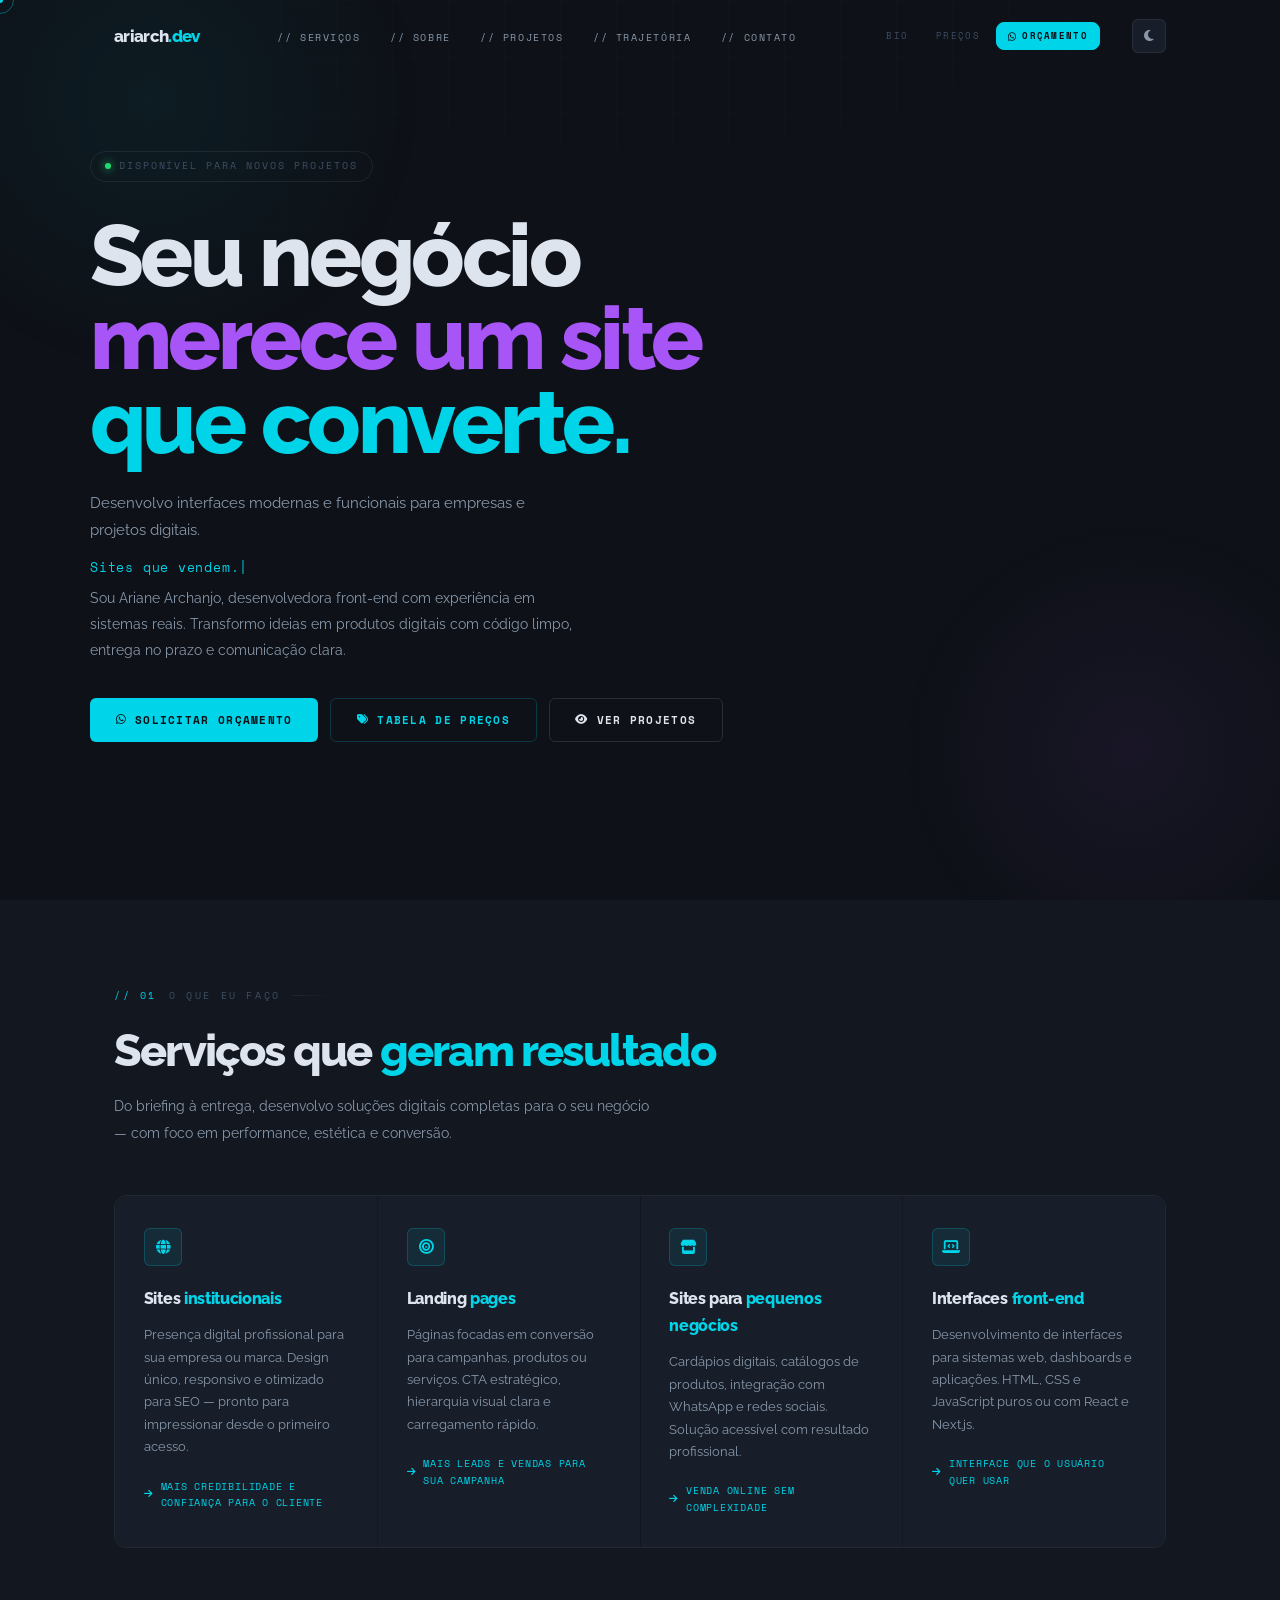
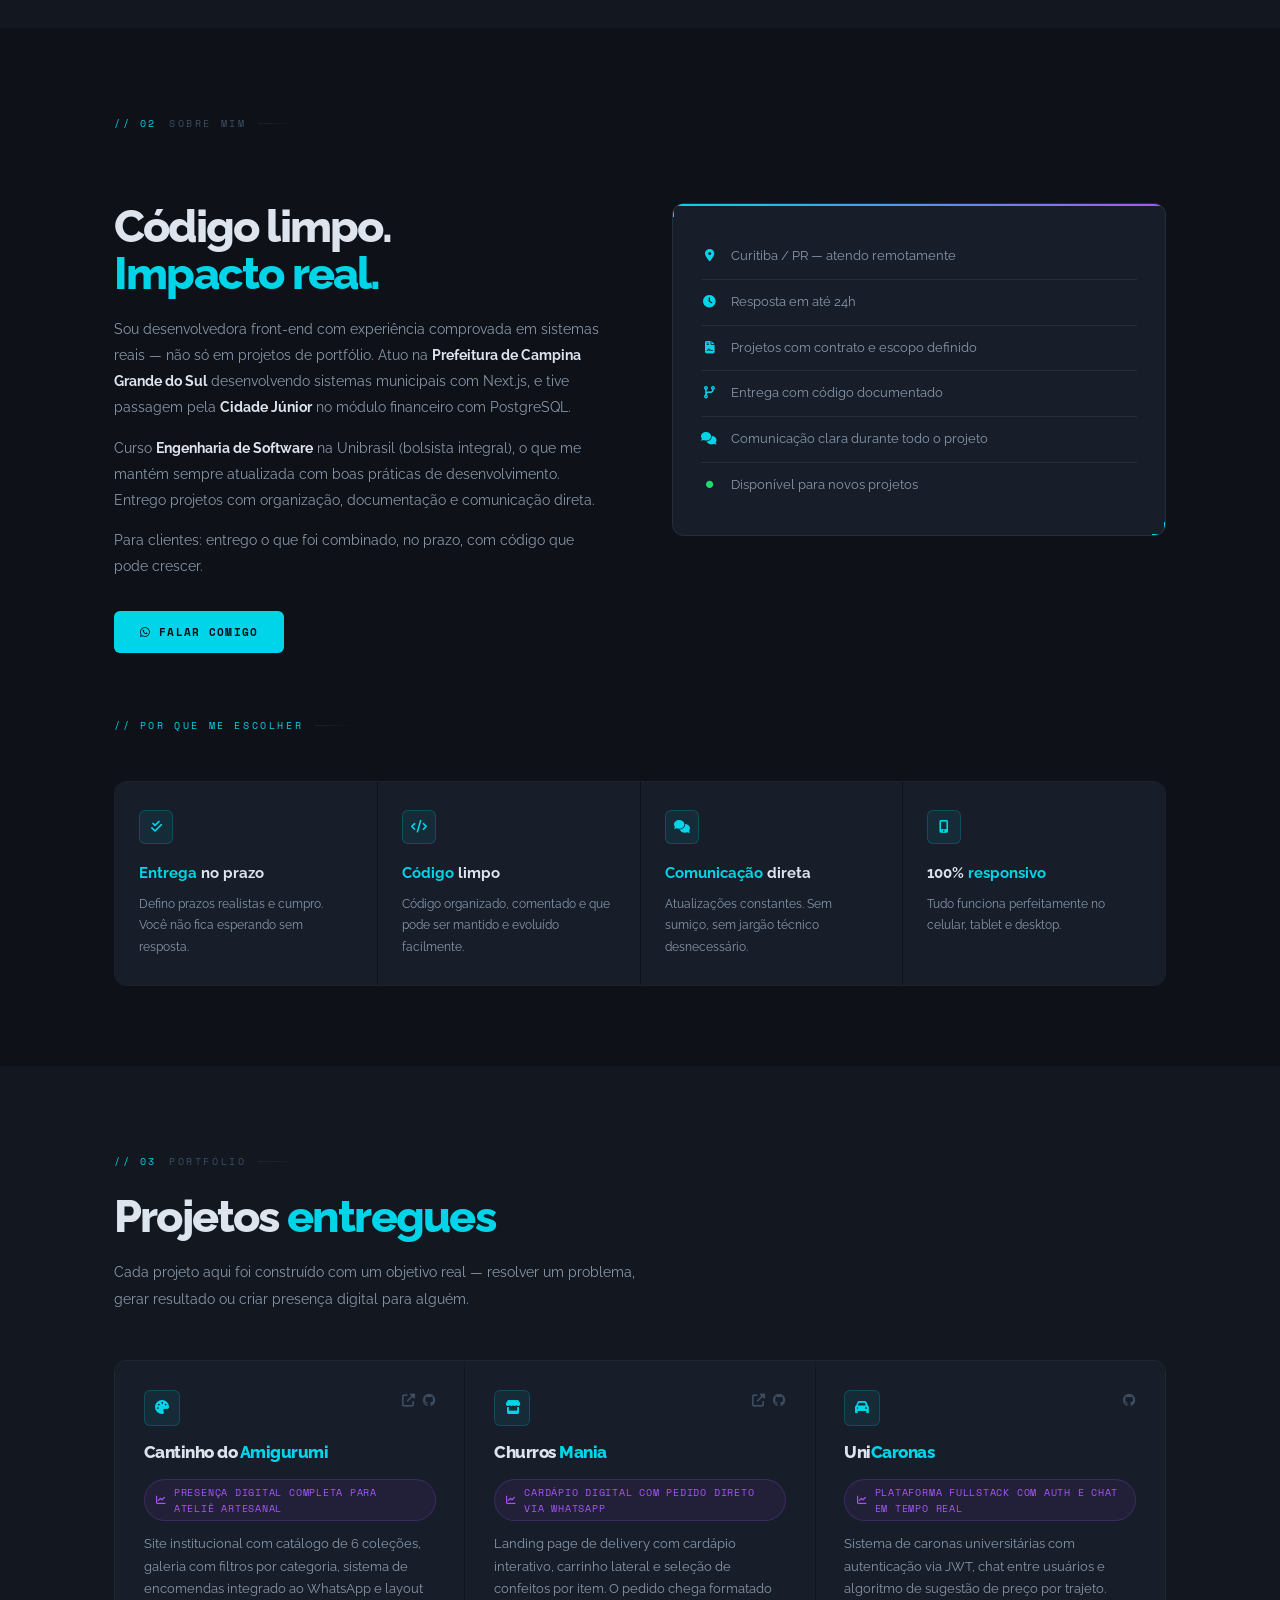
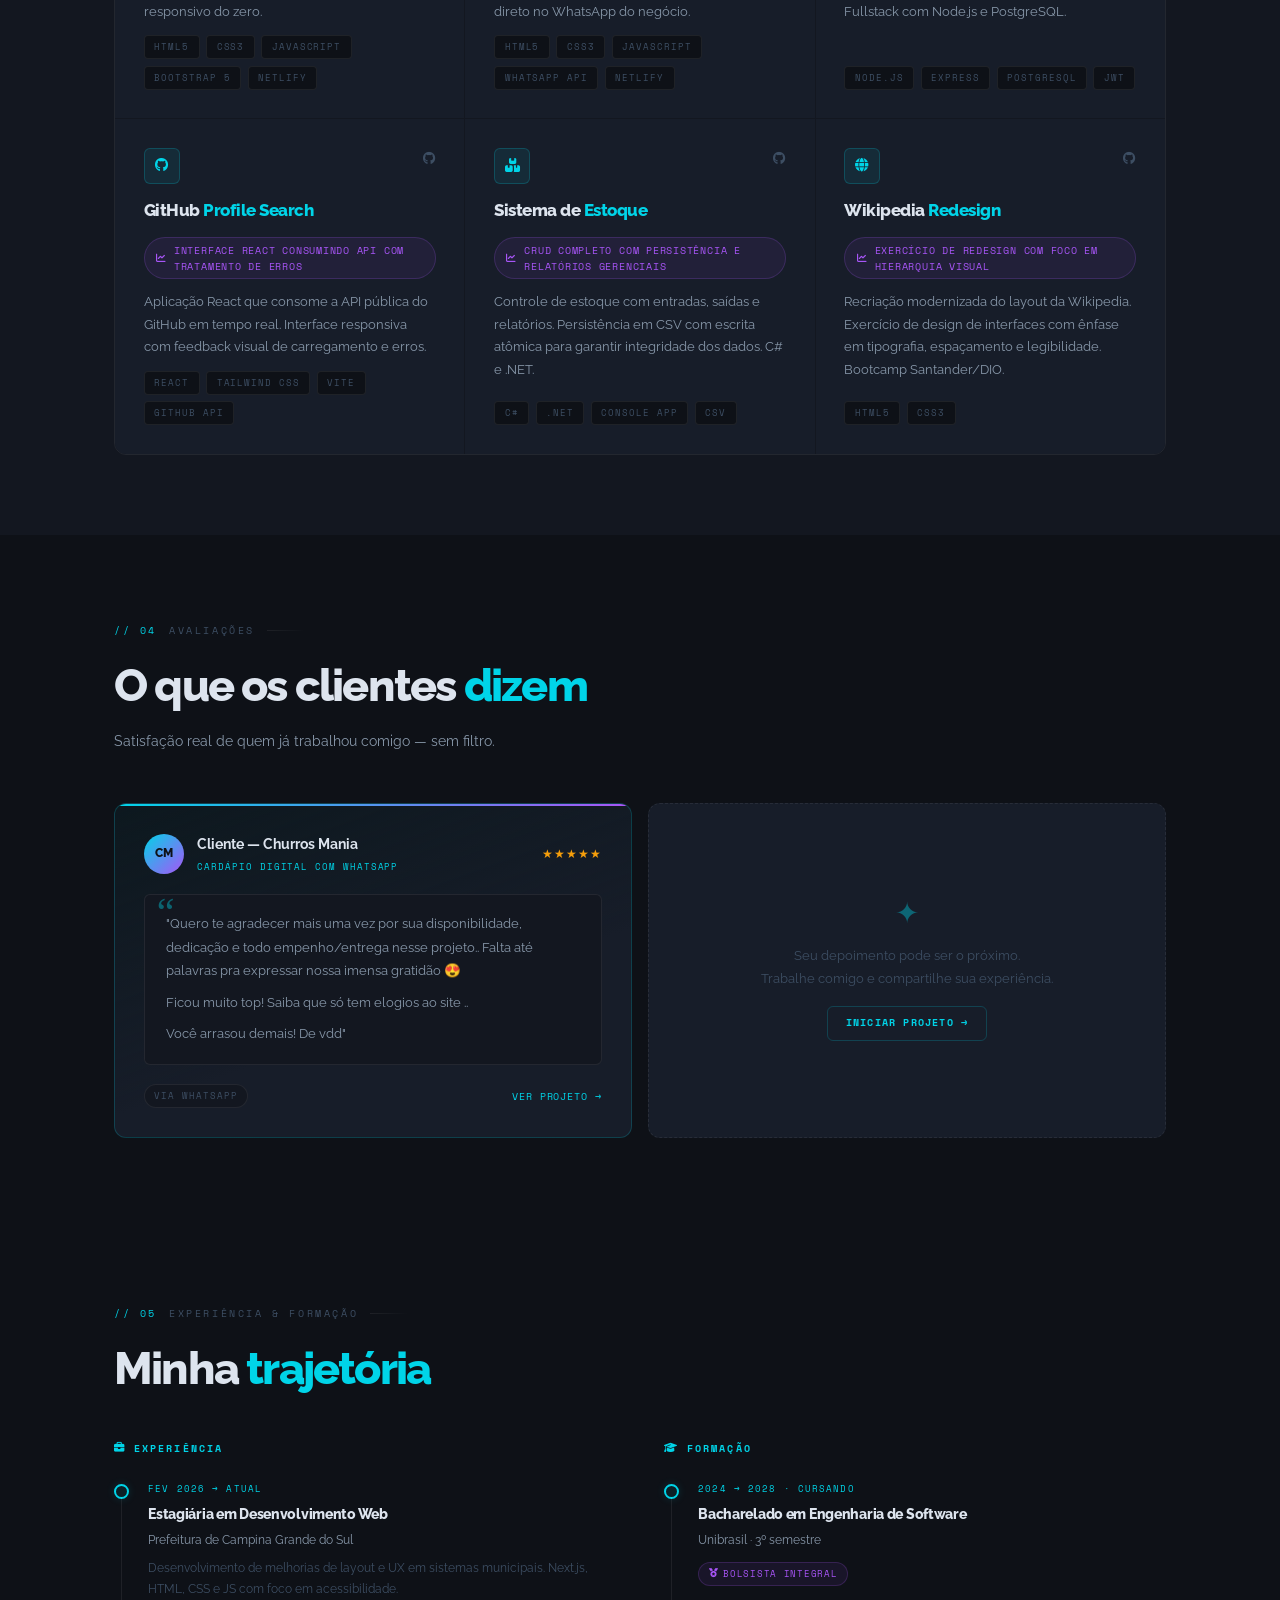
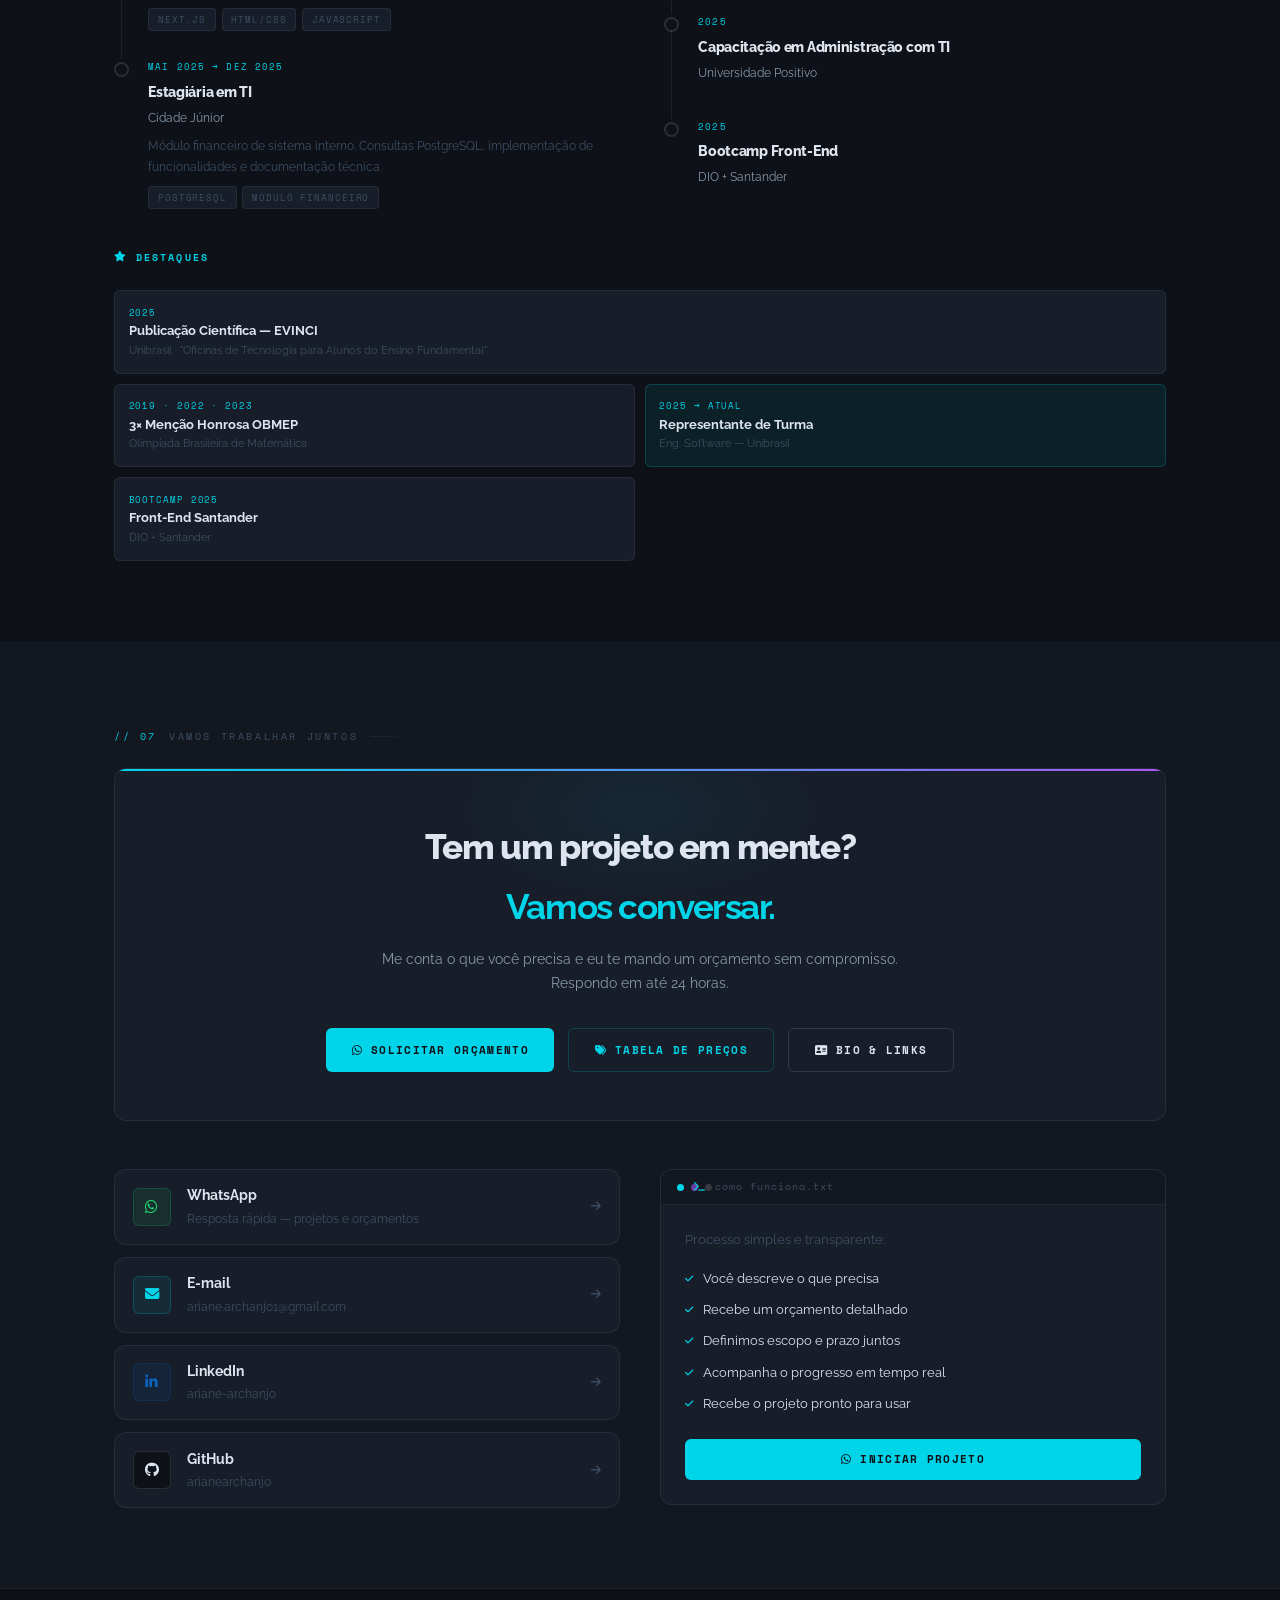
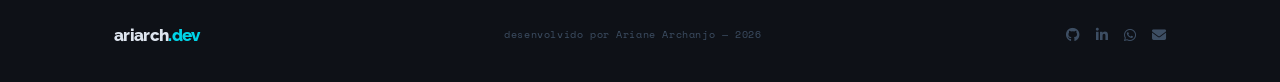
==== index.html @ aaab0194 "Initial commit" ====
<!DOCTYPE html>
<html lang="pt-BR" data-theme="dark">
<head>
  <meta charset="UTF-8" />
  <meta name="viewport" content="width=device-width, initial-scale=1.0" />
  <title>ariarch.dev — Ariane Archanjo</title>
  <meta name="description" content="Desenvolvedor front-end especializada em sites, landing pages e interfaces modernas. Solicite seu orçamento." />

  <!-- Fonts — brand kit: Raleway + Space Mono -->
  <link rel="preconnect" href="https://fonts.googleapis.com" />
  <link rel="preconnect" href="https://fonts.gstatic.com" crossorigin />
  <link href="https://fonts.googleapis.com/css2?family=Raleway:wght@400;500;600;700;800&family=Space+Mono:ital,wght@0,400;0,700;1,400&display=swap" rel="stylesheet" />

  <!-- Icons -->
  <link rel="stylesheet" href="https://cdnjs.cloudflare.com/ajax/libs/font-awesome/6.5.1/css/all.min.css" />

  <!-- Styles -->
  <link rel="stylesheet" href="assets/css/portfolio.css" />

  <style>
    /* ── Links rápidos para as outras páginas (chip no topo da navbar) ── */
    .nav-page-links {
      display: flex;
      align-items: center;
      gap: 4px;
      margin-left: auto;
      flex-shrink: 0;
    }
    .nav-page-link {
      display: flex;
      align-items: center;
      gap: 5px;
      padding: 5px 11px;
      border-radius: 8px;
      font-family: var(--font-mono);
      font-size: 0.58rem;
      letter-spacing: 0.14em;
      text-transform: uppercase;
      color: var(--text-mute);
      border: 1px solid transparent;
      transition: color 0.2s, background 0.2s, border-color 0.2s;
      text-decoration: none;
    }
    .nav-page-link:hover {
      color: var(--cyan);
      background: var(--cyan-dim);
      border-color: var(--cyan-bd);
    }
    .nav-page-link.cta {
      background: var(--cyan);
      color: var(--bg) !important;
      border-color: var(--cyan);
      font-weight: 700;
    }
    .nav-page-link.cta:hover {
      background: #1ae0f5;
      border-color: #1ae0f5;
      transform: translateY(-1px);
    }
    @media (max-width: 768px) {
      .nav-page-links { display: none; }
    }
  </style>
</head>
<body>

  <div class="cursor" id="cursor"></div>
  <div class="cursor-follower" id="cursorFollower"></div>

  <!-- ===================== NAVBAR ===================== -->
  <nav class="navbar" id="navbar">
    <div class="nav-inner">
      <a href="#hero" class="nav-logo" aria-label="Início">
        ariarch<span class="ext">.dev</span>
      </a>

      <ul class="nav-links" id="navLinks">
        <li><a href="#services"   class="nav-link">// serviços</a></li>
        <li><a href="#about"      class="nav-link">// sobre</a></li>
        <li><a href="#projects"   class="nav-link">// projetos</a></li>
        <li><a href="#experience" class="nav-link">// trajetória</a></li>
        <li><a href="#contact"    class="nav-link">// contato</a></li>
      </ul>

      <!-- Links para as outras páginas do site -->
      <div class="nav-page-links">
        <a href="pages/bio.html"     class="nav-page-link">Bio</a>
        <a href="pages/precos.html"  class="nav-page-link">Preços</a>
        <a href="https://wa.me/5541997392226?text=Oi!%20Vi%20seu%20portfólio%20e%20quero%20um%20orçamento" class="nav-page-link cta" target="_blank" rel="noopener">
          <i class="fab fa-whatsapp"></i> Orçamento
        </a>
      </div>

      <div class="nav-actions">
        <button class="theme-toggle" id="themeToggle" aria-label="Alternar tema">
          <i class="fas fa-moon" id="themeIcon"></i>
        </button>
        <button class="hamburger" id="hamburger" aria-label="Abrir menu" aria-expanded="false">
          <span></span><span></span><span></span>
        </button>
      </div>
    </div>
  </nav>

  <!-- ===================== HERO ===================== -->
  <section class="hero" id="hero">
    <div class="hero-glow-a"></div>
    <div class="hero-glow-b"></div>

    <div class="hero-content">
      <div class="hero-tag reveal">
        <span class="dot"></span> disponível para novos projetos
      </div>

      <h1 class="hero-name reveal">
        <span class="line">Seu negócio</span>
        <span class="line accent2">merece um site</span>
        <span class="line accent">que converte.</span>
      </h1>

      <p class="hero-tagline reveal">
        Desenvolvo interfaces modernas e funcionais para empresas e projetos digitais.
      </p>

      <p class="hero-title reveal">
        <span class="typed-text" id="typedText"></span><span class="typed-cursor">|</span>
      </p>

      <p class="hero-desc reveal">
        Sou Ariane Archanjo, desenvolvedora front-end com experiência em sistemas reais.
        Transformo ideias em produtos digitais com código limpo, entrega no prazo e comunicação clara.
      </p>

      <div class="hero-cta reveal">
        <a href="https://wa.me/5541997392226" target="_blank" rel="noopener" class="btn btn-primary">
          <i class="fab fa-whatsapp"></i> Solicitar orçamento
        </a>
        <a href="pages/precos.html" class="btn btn-outline-cyan">
          <i class="fas fa-tags"></i> Tabela de Preços
        </a>
        <a href="#projects" class="btn btn-ghost">
          <i class="fas fa-eye"></i> Ver projetos
        </a>
      </div>


    </div>
  </section>

  <!-- ===================== SERVIÇOS ===================== -->
  <section class="services section" id="services">
    <div class="container">
      <div class="section-label reveal">
        <span>// 01</span> o que eu faço
      </div>
      <h2 class="section-title reveal">
        Serviços que <strong>geram resultado</strong>
      </h2>
      <p class="section-sub reveal">
        Do briefing à entrega, desenvolvo soluções digitais completas para o seu negócio —
        com foco em performance, estética e conversão.
      </p>

      <div class="services-grid">

        <div class="service-card reveal">
          <div class="service-icon"><i class="fas fa-globe"></i></div>
          <div class="service-name">Sites <strong>institucionais</strong></div>
          <p class="service-desc">
            Presença digital profissional para sua empresa ou marca. Design único, responsivo e
            otimizado para SEO — pronto para impressionar desde o primeiro acesso.
          </p>
          <div class="service-benefit">
            <i class="fas fa-arrow-right"></i>
            Mais credibilidade e confiança para o cliente
          </div>
        </div>

        <div class="service-card reveal">
          <div class="service-icon"><i class="fas fa-bullseye"></i></div>
          <div class="service-name">Landing <strong>pages</strong></div>
          <p class="service-desc">
            Páginas focadas em conversão para campanhas, produtos ou serviços.
            CTA estratégico, hierarquia visual clara e carregamento rápido.
          </p>
          <div class="service-benefit">
            <i class="fas fa-arrow-right"></i>
            Mais leads e vendas para sua campanha
          </div>
        </div>

        <div class="service-card reveal">
          <div class="service-icon"><i class="fas fa-store"></i></div>
          <div class="service-name">Sites para <strong>pequenos negócios</strong></div>
          <p class="service-desc">
            Cardápios digitais, catálogos de produtos, integração com WhatsApp e redes sociais.
            Solução acessível com resultado profissional.
          </p>
          <div class="service-benefit">
            <i class="fas fa-arrow-right"></i>
            Venda online sem complexidade
          </div>
        </div>

        <div class="service-card reveal">
          <div class="service-icon"><i class="fas fa-laptop-code"></i></div>
          <div class="service-name">Interfaces <strong>front-end</strong></div>
          <p class="service-desc">
            Desenvolvimento de interfaces para sistemas web, dashboards e aplicações.
            HTML, CSS e JavaScript puros ou com React e Next.js.
          </p>
          <div class="service-benefit">
            <i class="fas fa-arrow-right"></i>
            Interface que o usuário quer usar
          </div>
        </div>

      </div>
    </div>
  </section>

  <!-- ===================== SOBRE + DIFERENCIAIS ===================== -->
  <section class="about section" id="about">
    <div class="container">
      <div class="section-label reveal">
        <span>// 02</span> sobre mim
      </div>

      <div class="about-grid">
        <div class="about-text">
          <h2 class="section-title reveal">
            Código limpo.<br><strong>Impacto real.</strong>
          </h2>
          <div class="about-body reveal">
            <p>
              Sou desenvolvedora front-end com experiência comprovada em sistemas reais —
              não só em projetos de portfólio. Atuo na <strong>Prefeitura de Campina Grande do Sul</strong>
              desenvolvendo sistemas municipais com Next.js, e tive passagem pela
              <strong>Cidade Júnior</strong> no módulo financeiro com PostgreSQL.
            </p>
            <p>
              Curso <strong>Engenharia de Software</strong> na Unibrasil (bolsista integral),
              o que me mantém sempre atualizada com boas práticas de desenvolvimento.
              Entrego projetos com organização, documentação e comunicação direta.
            </p>
            <p>
              Para clientes: entrego o que foi combinado, no prazo, com código que pode crescer.
            </p>
          </div>
          <a href="https://wa.me/5541997392226" target="_blank" rel="noopener" class="btn btn-primary reveal">
            <i class="fab fa-whatsapp"></i> Falar comigo
          </a>
        </div>

        <div class="about-card-wrap reveal">
          <div class="about-card">
            <div class="card-line"></div>
            <div class="card-inner">
              <div class="card-row">
                <i class="fas fa-map-marker-alt"></i>
                <span>Curitiba / PR — atendo remotamente</span>
              </div>
              <div class="card-row">
                <i class="fas fa-clock"></i>
                <span>Resposta em até 24h</span>
              </div>
              <div class="card-row">
                <i class="fas fa-file-contract"></i>
                <span>Projetos com contrato e escopo definido</span>
              </div>
              <div class="card-row">
                <i class="fas fa-code-branch"></i>
                <span>Entrega com código documentado</span>
              </div>
              <div class="card-row">
                <i class="fas fa-comments"></i>
                <span>Comunicação clara durante todo o projeto</span>
              </div>
              <div class="card-row">
                <i class="fas fa-circle" style="color: var(--green); font-size: 0.45rem;"></i>
                <span>Disponível para novos projetos</span>
              </div>
            </div>
          </div>
        </div>
      </div>

      <!-- Diferenciais -->
      <div class="section-label reveal" style="margin-top: 4rem;">
        <span>// por que me escolher</span>
      </div>
      <div class="diffs-grid">
        <div class="diff-card reveal">
          <div class="diff-icon"><i class="fas fa-check-double"></i></div>
          <div class="diff-title"><strong>Entrega</strong> no prazo</div>
          <p class="diff-desc">Defino prazos realistas e cumpro. Você não fica esperando sem resposta.</p>
        </div>
        <div class="diff-card reveal">
          <div class="diff-icon"><i class="fas fa-code"></i></div>
          <div class="diff-title"><strong>Código</strong> limpo</div>
          <p class="diff-desc">Código organizado, comentado e que pode ser mantido e evoluído facilmente.</p>
        </div>
        <div class="diff-card reveal">
          <div class="diff-icon"><i class="fas fa-comments"></i></div>
          <div class="diff-title"><strong>Comunicação</strong> direta</div>
          <p class="diff-desc">Atualizações constantes. Sem sumiço, sem jargão técnico desnecessário.</p>
        </div>
        <div class="diff-card reveal">
          <div class="diff-icon"><i class="fas fa-mobile-alt"></i></div>
          <div class="diff-title">100% <strong>responsivo</strong></div>
          <p class="diff-desc">Tudo funciona perfeitamente no celular, tablet e desktop.</p>
        </div>
      </div>
    </div>
  </section>

  <!-- ===================== PROJETOS ===================== -->
  <section class="projects section" id="projects">
    <div class="container">
      <div class="section-label reveal">
        <span>// 03</span> portfólio
      </div>
      <h2 class="section-title reveal">Projetos <strong>entregues</strong></h2>
      <p class="section-sub reveal">
        Cada projeto aqui foi construído com um objetivo real — resolver um problema, gerar resultado
        ou criar presença digital para alguém.
      </p>

      <div class="projects-grid">

        <article class="project-card reveal">
          <div class="project-top">
            <div class="project-icons"><i class="fas fa-palette"></i></div>
            <div class="project-links">
              <a href="https://cantinho-amigurumi.netlify.app/" target="_blank" rel="noopener" aria-label="Ver ao vivo"><i class="fas fa-external-link-alt"></i></a>
              <a href="https://github.com/arianearchanjo" target="_blank" rel="noopener" aria-label="GitHub"><i class="fab fa-github"></i></a>
            </div>
          </div>
          <h3 class="project-name">Cantinho do <strong>Amigurumi</strong></h3>
          <div class="project-result">
            <i class="fas fa-chart-line"></i>
            Presença digital completa para ateliê artesanal
          </div>
          <p class="project-desc">
            Site institucional com catálogo de 6 coleções, galeria com filtros por categoria,
            sistema de encomendas integrado ao WhatsApp e layout responsivo do zero.
          </p>
          <div class="project-tech">
            <span>HTML5</span><span>CSS3</span><span>JavaScript</span>
            <span>Bootstrap 5</span><span>Netlify</span>
          </div>
        </article>

        <article class="project-card reveal">
          <div class="project-top">
            <div class="project-icons"><i class="fas fa-store"></i></div>
            <div class="project-links">
              <a href="https://churrosmania.netlify.app/" target="_blank" rel="noopener" aria-label="Ver ao vivo"><i class="fas fa-external-link-alt"></i></a>
              <a href="https://github.com/arianearchanjo" target="_blank" rel="noopener" aria-label="GitHub"><i class="fab fa-github"></i></a>
            </div>
          </div>
          <h3 class="project-name">Churros <strong>Mania</strong></h3>
          <div class="project-result">
            <i class="fas fa-chart-line"></i>
            Cardápio digital com pedido direto via WhatsApp
          </div>
          <p class="project-desc">
            Landing page de delivery com cardápio interativo, carrinho lateral e seleção
            de confeitos por item. O pedido chega formatado direto no WhatsApp do negócio.
          </p>
          <div class="project-tech">
            <span>HTML5</span><span>CSS3</span><span>JavaScript</span>
            <span>WhatsApp API</span><span>Netlify</span>
          </div>
        </article>

        <article class="project-card reveal">
          <div class="project-top">
            <div class="project-icons"><i class="fas fa-car"></i></div>
            <div class="project-links">
              <a href="https://github.com/arianearchanjo" target="_blank" rel="noopener" aria-label="GitHub"><i class="fab fa-github"></i></a>
            </div>
          </div>
          <h3 class="project-name">Uni<strong>Caronas</strong></h3>
          <div class="project-result">
            <i class="fas fa-chart-line"></i>
            Plataforma fullstack com auth e chat em tempo real
          </div>
          <p class="project-desc">
            Sistema de caronas universitárias com autenticação via JWT, chat entre usuários
            e algoritmo de sugestão de preço por trajeto. Fullstack com Node.js e PostgreSQL.
          </p>
          <div class="project-tech">
            <span>Node.js</span><span>Express</span>
            <span>PostgreSQL</span><span>JWT</span>
          </div>
        </article>

        <article class="project-card reveal">
          <div class="project-top">
            <div class="project-icons"><i class="fab fa-github"></i></div>
            <div class="project-links">
              <a href="https://github.com/arianearchanjo" target="_blank" rel="noopener" aria-label="GitHub"><i class="fab fa-github"></i></a>
            </div>
          </div>
          <h3 class="project-name">GitHub <strong>Profile Search</strong></h3>
          <div class="project-result">
            <i class="fas fa-chart-line"></i>
            Interface React consumindo API com tratamento de erros
          </div>
          <p class="project-desc">
            Aplicação React que consome a API pública do GitHub em tempo real.
            Interface responsiva com feedback visual de carregamento e erros.
          </p>
          <div class="project-tech">
            <span>React</span><span>Tailwind CSS</span>
            <span>Vite</span><span>GitHub API</span>
          </div>
        </article>

        <article class="project-card reveal">
          <div class="project-top">
            <div class="project-icons"><i class="fas fa-boxes-stacked"></i></div>
            <div class="project-links">
              <a href="https://github.com/arianearchanjo" target="_blank" rel="noopener" aria-label="GitHub"><i class="fab fa-github"></i></a>
            </div>
          </div>
          <h3 class="project-name">Sistema de <strong>Estoque</strong></h3>
          <div class="project-result">
            <i class="fas fa-chart-line"></i>
            CRUD completo com persistência e relatórios gerenciais
          </div>
          <p class="project-desc">
            Controle de estoque com entradas, saídas e relatórios. Persistência em CSV
            com escrita atômica para garantir integridade dos dados. C# e .NET.
          </p>
          <div class="project-tech">
            <span>C#</span><span>.NET</span><span>Console App</span><span>CSV</span>
          </div>
        </article>

        <article class="project-card reveal">
          <div class="project-top">
            <div class="project-icons"><i class="fas fa-globe"></i></div>
            <div class="project-links">
              <a href="https://github.com/arianearchanjo" target="_blank" rel="noopener" aria-label="GitHub"><i class="fab fa-github"></i></a>
            </div>
          </div>
          <h3 class="project-name">Wikipedia <strong>Redesign</strong></h3>
          <div class="project-result">
            <i class="fas fa-chart-line"></i>
            Exercício de redesign com foco em hierarquia visual
          </div>
          <p class="project-desc">
            Recriação modernizada do layout da Wikipedia. Exercício de design de interfaces
            com ênfase em tipografia, espaçamento e legibilidade. Bootcamp Santander/DIO.
          </p>
          <div class="project-tech">
            <span>HTML5</span><span>CSS3</span>
          </div>
        </article>

      </div>
    </div>
  </section>

  <!-- ===================== AVALIAÇÕES ===================== -->
  <section class="reviews section" id="reviews">
    <div class="container">
      <div class="section-label reveal">
        <span>// 04</span> avaliações
      </div>
      <h2 class="section-title reveal">
        O que os clientes <strong>dizem</strong>
      </h2>
      <p class="section-sub reveal">
        Satisfação real de quem já trabalhou comigo — sem filtro.
      </p>

      <div class="reviews-grid">

        <!-- Card 1 — Churros Mania (WhatsApp screenshot) -->
        <div class="review-card review-featured reveal">
          <div class="review-top">
            <div class="review-avatar">CM</div>
            <div class="review-meta">
              <strong class="review-name">Cliente — Churros Mania</strong>
              <span class="review-project">Cardápio digital com WhatsApp</span>
            </div>
            <div class="review-stars">★★★★★</div>
          </div>
          <div class="review-bubble">
            <p>"Quero te agradecer mais uma vez por sua disponibilidade, dedicação e todo empenho/entrega nesse projeto.. Falta até palavras pra expressar nossa imensa gratidão 😍</p>
            <p>Ficou muito top! Saiba que só tem elogios ao site ..</p>
            <p>Você arrasou demais! De vdd"</p>
          </div>
          <div class="review-footer">
            <span class="review-tag">via WhatsApp</span>
            <a href="https://churrosmania.netlify.app/" target="_blank" rel="noopener" class="review-link">ver projeto →</a>
          </div>
        </div>

        <!-- Placeholder card 2 — incentivo para novos depoimentos -->
        <div class="review-card review-cta reveal">
          <div class="review-cta-inner">
            <div class="review-cta-icon">✦</div>
            <p class="review-cta-text">Seu depoimento pode ser o próximo.<br>Trabalhe comigo e compartilhe sua experiência.</p>
            <a href="https://wa.me/5541997392226?text=Oi!%20Quero%20fazer%20um%20projeto%20com%20você!" target="_blank" rel="noopener" class="btn btn-outline-cyan btn-sm">
              Iniciar projeto →
            </a>
          </div>
        </div>

      </div>
    </div>
  </section>

  <!-- ===================== EXPERIÊNCIA ===================== -->
  <section class="experience section" id="experience">
    <div class="container">
      <div class="section-label reveal">
        <span>// 05</span> experiência &amp; formação
      </div>
      <h2 class="section-title reveal">Minha <strong>trajetória</strong></h2>

      <div class="timeline-wrap">
        <div class="timeline-col reveal">
          <h3 class="timeline-heading"><i class="fas fa-briefcase"></i> Experiência</h3>
          <div class="timeline">
            <div class="timeline-item active">
              <div class="tl-dot"></div>
              <div class="tl-content">
                <span class="tl-date">Fev 2026 → atual</span>
                <h4>Estagiária em Desenvolvimento Web</h4>
                <p class="tl-company">Prefeitura de Campina Grande do Sul</p>
                <p class="tl-desc">Desenvolvimento de melhorias de layout e UX em sistemas municipais. Next.js, HTML, CSS e JS com foco em acessibilidade.</p>
                <div class="tl-tags"><span>Next.js</span><span>HTML/CSS</span><span>JavaScript</span></div>
              </div>
            </div>
            <div class="timeline-item">
              <div class="tl-dot"></div>
              <div class="tl-content">
                <span class="tl-date">Mai 2025 → Dez 2025</span>
                <h4>Estagiária em TI</h4>
                <p class="tl-company">Cidade Júnior</p>
                <p class="tl-desc">Módulo financeiro de sistema interno. Consultas PostgreSQL, implementação de funcionalidades e documentação técnica.</p>
                <div class="tl-tags"><span>PostgreSQL</span><span>Módulo Financeiro</span></div>
              </div>
            </div>
          </div>
        </div>

        <div class="timeline-col reveal">
          <h3 class="timeline-heading"><i class="fas fa-graduation-cap"></i> Formação</h3>
          <div class="timeline">
            <div class="timeline-item active">
              <div class="tl-dot"></div>
              <div class="tl-content">
                <span class="tl-date">2024 → 2028 · cursando</span>
                <h4>Bacharelado em Engenharia de Software</h4>
                <p class="tl-company">Unibrasil · 3º semestre</p>
                <span class="tl-badge"><i class="fas fa-medal"></i> Bolsista Integral</span>
              </div>
            </div>
            <div class="timeline-item">
              <div class="tl-dot"></div>
              <div class="tl-content">
                <span class="tl-date">2025</span>
                <h4>Capacitação em Administração com TI</h4>
                <p class="tl-company">Universidade Positivo</p>
              </div>
            </div>
            <div class="timeline-item">
              <div class="tl-dot"></div>
              <div class="tl-content">
                <span class="tl-date">2025</span>
                <h4>Bootcamp Front-End</h4>
                <p class="tl-company">DIO + Santander</p>
              </div>
            </div>
          </div>
        </div>
      </div>

      <div class="achievements">
        <h3 class="timeline-heading" style="margin-top: 2.5rem;"><i class="fas fa-star"></i> Destaques</h3>
        <div class="highlights-grid">
          <div class="highlight-card">
            <span class="hl-date">2025</span>
            <strong>Publicação Científica — EVINCI</strong>
            <span class="hl-sub">Unibrasil · "Oficinas de Tecnologia para Alunos do Ensino Fundamental"</span>
          </div>
          <div class="highlight-card">
            <span class="hl-date">2019 · 2022 · 2023</span>
            <strong>3× Menção Honrosa OBMEP</strong>
            <span class="hl-sub">Olimpíada Brasileira de Matemática</span>
          </div>
          <div class="highlight-card highlight-active">
            <span class="hl-date">2025 → atual</span>
            <strong>Representante de Turma</strong>
            <span class="hl-sub">Eng. Software — Unibrasil</span>
          </div>
          <div class="highlight-card">
            <span class="hl-date">Bootcamp 2025</span>
            <strong>Front-End Santander</strong>
            <span class="hl-sub">DIO + Santander</span>
          </div>
        </div>
      </div>
    </div>
  </section>

  <!-- ===================== CONTATO ===================== -->
  <section class="contact section" id="contact">
    <div class="container">
      <div class="section-label reveal"><span>// 07</span> vamos trabalhar juntos</div>

      <div class="contact-cta-box reveal">
        <div class="cta-glow"></div>
        <h3>Tem um projeto em mente?<br><strong>Vamos conversar.</strong></h3>
        <p>
          Me conta o que você precisa e eu te mando um orçamento sem compromisso.<br>
          Respondo em até 24 horas.
        </p>
        <div class="contact-cta-btns">
          <a href="https://wa.me/5541997392226" target="_blank" rel="noopener" class="btn btn-primary">
            <i class="fab fa-whatsapp"></i> Solicitar orçamento
          </a>
          <a href="pages/precos.html" class="btn btn-outline-cyan">
            <i class="fas fa-tags"></i> Tabela de Preços
          </a>
          <a href="pages/bio.html" class="btn btn-ghost">
            <i class="fas fa-address-card"></i> Bio & Links
          </a>
        </div>
      </div>

      <div class="contact-grid">
        <div class="contact-links reveal">
          <a href="https://wa.me/5541997392226" target="_blank" rel="noopener" class="contact-card">
            <div class="contact-icon whatsapp"><i class="fab fa-whatsapp"></i></div>
            <div class="contact-info"><strong>WhatsApp</strong><span>Resposta rápida — projetos e orçamentos</span></div>
            <i class="fas fa-arrow-right contact-arrow"></i>
          </a>
          <a href="mailto:ariane.archanjo1@gmail.com" class="contact-card">
            <div class="contact-icon gmail"><i class="fas fa-envelope"></i></div>
            <div class="contact-info"><strong>E-mail</strong><span>ariane.archanjo1@gmail.com</span></div>
            <i class="fas fa-arrow-right contact-arrow"></i>
          </a>
          <a href="https://www.linkedin.com/in/ariane-archanjo/" target="_blank" rel="noopener" class="contact-card">
            <div class="contact-icon linkedin"><i class="fab fa-linkedin-in"></i></div>
            <div class="contact-info"><strong>LinkedIn</strong><span>ariane-archanjo</span></div>
            <i class="fas fa-arrow-right contact-arrow"></i>
          </a>
          <a href="https://github.com/arianearchanjo" target="_blank" rel="noopener" class="contact-card">
            <div class="contact-icon github"><i class="fab fa-github"></i></div>
            <div class="contact-info"><strong>GitHub</strong><span>arianearchanjo</span></div>
            <i class="fas fa-arrow-right contact-arrow"></i>
          </a>
        </div>

        <div class="contact-message reveal">
          <div class="msg-card">
            <div class="msg-header">
              <i class="fas fa-terminal"></i>
              <span>como funciona.txt</span>
            </div>
            <div class="msg-body">
              <p>Processo simples e transparente:</p>
              <ul>
                <li><i class="fas fa-check"></i> Você descreve o que precisa</li>
                <li><i class="fas fa-check"></i> Recebe um orçamento detalhado</li>
                <li><i class="fas fa-check"></i> Definimos escopo e prazo juntos</li>
                <li><i class="fas fa-check"></i> Acompanha o progresso em tempo real</li>
                <li><i class="fas fa-check"></i> Recebe o projeto pronto para usar</li>
              </ul>
              <a href="https://wa.me/5541997392226?text=Oi!%20Quero%20iniciar%20um%20projeto" class="btn btn-primary" target="_blank" rel="noopener" style="margin-top: 1.5rem; width: 100%; justify-content: center;">
                <i class="fab fa-whatsapp"></i> Iniciar projeto
              </a>
            </div>
          </div>
        </div>
      </div>
    </div>
  </section>

  <!-- ===================== FOOTER ===================== -->
  <footer class="footer">
    <div class="container">
      <div class="footer-inner">
        <a href="#hero" class="nav-logo">
          ariarch<span class="ext">.dev</span>
        </a>
        <p>desenvolvido por Ariane Archanjo &mdash; <span id="year"></span></p>
        <div class="footer-socials">
          <a href="https://github.com/arianearchanjo"       target="_blank" rel="noopener" aria-label="GitHub"><i class="fab fa-github"></i></a>
          <a href="https://www.linkedin.com/in/ariane-archanjo/" target="_blank" rel="noopener" aria-label="LinkedIn"><i class="fab fa-linkedin-in"></i></a>
          <a href="https://wa.me/5541997392226"             target="_blank" rel="noopener" aria-label="WhatsApp"><i class="fab fa-whatsapp"></i></a>
          <a href="mailto:ariane.archanjo1@gmail.com"               aria-label="E-mail"><i class="fas fa-envelope"></i></a>
        </div>
      </div>
    </div>
  </footer>

  <button class="back-top" id="backTop" aria-label="Voltar ao topo">
    <i class="fas fa-arrow-up"></i>
  </button>

  <script src="assets/js/portfolio.js"></script>
</body>
</html>
---- assets/css/portfolio.css ----
/* ============================================================
   ARIANE ARCHANJO — ariarch.dev
   style.css  |  brand kit v2 — identidade oficial
   Paleta: Cyan #00d4e8 · Violet #a855f7
   Fundos: #0e1117 / #131720 / #171d29
   Tipografia: Raleway (títulos) · Space Mono (labels/code)
   ============================================================ */

/* ──────────────────────────────────────────────
   1. VARIÁVEIS & RESET
   ────────────────────────────────────────────── */
:root {
  /* Brand Kit v2 — cores exatas */
  --cyan:        #00d4e8;
  --cyan-dim:    rgba(0, 212, 232, 0.08);
  --cyan-bd:     rgba(0, 212, 232, 0.2);
  --cyan-glow:   rgba(0, 212, 232, 0.15);

  --violet:      #a855f7;
  --violet-dim:  rgba(168, 85, 247, 0.08);
  --violet-bd:   rgba(168, 85, 247, 0.2);
  --violet-glow: rgba(168, 85, 247, 0.15);

  --green:       #22d970;

  /* Fundos brand kit */
  --bg:          #0e1117;
  --bg-2:        #131720;
  --bg-3:        #171d29;
  --bg-card:     rgba(255, 255, 255, 0.025);

  /* Bordas */
  --border:      rgba(255, 255, 255, 0.07);
  --border-hi:   rgba(255, 255, 255, 0.12);

  /* Texto brand kit */
  --text:        #dde4ee;
  --text-dim:    #8898aa;
  --text-mute:   #3d4e63;

  /* Tipografia brand kit */
  --font-head:   'Raleway', sans-serif;
  --font-mono:   'Space Mono', monospace;

  --radius:      12px;
  --radius-sm:   6px;
  --section-gap: 5rem;
  --ease:        cubic-bezier(0.16, 1, 0.3, 1);
}

[data-theme="light"] {
  --bg:        #eef2f7;
  --bg-2:      #e2e8f2;
  --bg-3:      #d8e0ec;
  --bg-card:   rgba(0, 0, 0, 0.03);
  --border:    rgba(0, 0, 0, 0.07);
  --border-hi: rgba(0, 0, 0, 0.12);
  --text:      #1a2130;
  --text-dim:  #4a6070;
  --text-mute: #8898aa;
}

*, *::before, *::after { box-sizing: border-box; margin: 0; padding: 0; }
html { scroll-behavior: smooth; font-size: 16px; }

body {
  font-family: var(--font-head);
  background: var(--bg);
  color: var(--text);
  line-height: 1.7;
  overflow-x: hidden;
  -webkit-font-smoothing: antialiased;
  transition: background 0.4s var(--ease), color 0.4s var(--ease);
}

/* Grade sutil — brand kit */
body::before {
  content: '';
  position: fixed; inset: 0;
  pointer-events: none; z-index: 0;
  background-image:
    linear-gradient(rgba(255,255,255,0.013) 1px, transparent 1px),
    linear-gradient(90deg, rgba(255,255,255,0.013) 1px, transparent 1px);
  background-size: 56px 56px;
  mask-image: radial-gradient(ellipse 90% 50% at 50% 0%, black 20%, transparent 100%);
  -webkit-mask-image: radial-gradient(ellipse 90% 50% at 50% 0%, black 20%, transparent 100%);
}

::selection { background: var(--cyan); color: var(--bg); }
a { text-decoration: none; color: inherit; }
ul { list-style: none; }
img { display: block; max-width: 100%; }

/* ──────────────────────────────────────────────
   2. CURSOR
   ────────────────────────────────────────────── */
.cursor,
.cursor-follower {
  position: fixed; border-radius: 50%;
  pointer-events: none; z-index: 9999;
  transform: translate(-50%, -50%);
}
.cursor { width: 6px; height: 6px; background: var(--cyan); }
.cursor-follower {
  width: 28px; height: 28px;
  border: 1px solid rgba(0, 212, 232, 0.4);
  transition: width 0.3s, height 0.3s, border-color 0.3s, background 0.3s;
}
.cursor-follower.hovered {
  width: 44px; height: 44px;
  border-color: var(--cyan);
  background: var(--cyan-dim);
}
@media (hover: none) { .cursor, .cursor-follower { display: none; } }

/* ──────────────────────────────────────────────
   3. SCROLLBAR
   ────────────────────────────────────────────── */
::-webkit-scrollbar { width: 3px; }
::-webkit-scrollbar-track { background: var(--bg); }
::-webkit-scrollbar-thumb {
  background: var(--cyan);
  border-radius: 99px;
}

/* ──────────────────────────────────────────────
   4. UTILITÁRIOS
   ────────────────────────────────────────────── */
.container {
  max-width: 1100px; margin: 0 auto;
  padding: 0 1.5rem;
  position: relative; z-index: 1;
}

.accent  { color: var(--cyan); }
.accent2 { color: var(--violet); }
.section { padding: var(--section-gap) 0; }

/* Section label — brand kit: Space Mono + cyan numbering */
.section-label {
  display: inline-flex; align-items: center; gap: 0.75rem;
  font-family: var(--font-mono); font-size: 0.65rem;
  letter-spacing: 0.25em; text-transform: uppercase;
  color: var(--text-mute); margin-bottom: 1.4rem;
}
.section-label span { color: var(--cyan); }
.section-label::after {
  content: ''; display: block;
  flex: 1; min-width: 40px; max-width: 80px; height: 1px;
  background: linear-gradient(90deg, var(--border), transparent);
}

/* Section title — Raleway 800, brand kit */
.section-title {
  font-family: var(--font-head);
  font-size: clamp(1.9rem, 4vw, 2.8rem);
  font-weight: 800;
  letter-spacing: -0.04em;
  color: var(--text);
  line-height: 1.05;
  margin-bottom: 1.2rem;
}
.section-title strong { font-weight: 800; color: var(--cyan); }
.section-title .av    { color: var(--violet); }

.section-sub {
  font-family: var(--font-head);
  color: var(--text-dim);
  max-width: 540px;
  margin-bottom: 3rem;
  font-size: 0.88rem;
  line-height: 1.9;
}

/* ──────────────────────────────────────────────
   5. BOTÕES
   ────────────────────────────────────────────── */
.btn {
  display: inline-flex; align-items: center; gap: 0.5rem;
  padding: 0.72rem 1.6rem;
  border-radius: var(--radius-sm);
  font-family: var(--font-mono); font-size: 0.68rem;
  font-weight: 700; letter-spacing: 0.12em; text-transform: uppercase;
  cursor: pointer; border: none;
  transition: all 0.25s var(--ease);
}

.btn-primary {
  background: var(--cyan); color: var(--bg);
}
.btn-primary:hover {
  background: #1ae0f5;
  transform: translateY(-2px);
  box-shadow: 0 8px 28px var(--cyan-glow);
}

.btn-ghost {
  background: transparent; color: var(--text);
  border: 1px solid var(--border-hi);
}
.btn-ghost:hover {
  border-color: var(--cyan-bd); color: var(--cyan);
  transform: translateY(-2px);
}

.btn-outline-cyan {
  background: transparent; color: var(--cyan);
  border: 1px solid var(--cyan-bd);
}
.btn-outline-cyan:hover {
  background: var(--cyan-dim);
  transform: translateY(-2px);
  box-shadow: 0 6px 20px var(--cyan-glow);
}

.btn-sm { padding: 0.52rem 1.1rem; font-size: 0.62rem; }

/* ──────────────────────────────────────────────
   6. REVEAL
   ────────────────────────────────────────────── */
.reveal {
  opacity: 0; transform: translateY(24px);
  transition: opacity 0.65s var(--ease), transform 0.65s var(--ease);
}
.reveal.visible { opacity: 1; transform: none; }

/* ──────────────────────────────────────────────
   7. NAVBAR
   ────────────────────────────────────────────── */
.navbar {
  position: fixed; top: 0; left: 0; right: 0;
  z-index: 1000; padding: 1.2rem 0;
  transition: background 0.35s var(--ease), border-color 0.35s var(--ease), padding 0.35s;
  border-bottom: 1px solid transparent;
}
.navbar.scrolled {
  background: rgba(14, 17, 23, 0.92);
  backdrop-filter: blur(16px) saturate(1.4);
  border-bottom-color: var(--border);
  padding: 0.75rem 0;
}

.nav-inner {
  max-width: 1100px; margin: 0 auto;
  padding: 0 1.5rem;
  display: flex; align-items: center; gap: 2rem;
}

/* Logo — ariarch.dev style */
.nav-logo {
  font-family: var(--font-head);
  font-size: 1.05rem; font-weight: 800;
  letter-spacing: -0.04em;
  color: var(--text);
  flex-shrink: 0;
}
.nav-logo .ext { color: var(--cyan); }
.nav-logo em { font-style: normal; }

.nav-links {
  display: flex; gap: 0.25rem;
  list-style: none; margin-left: auto;
}

.nav-link {
  font-family: var(--font-mono); font-size: 0.65rem;
  letter-spacing: 0.15em; text-transform: uppercase;
  color: var(--text-dim); padding: 0.45rem 0.8rem;
  border-radius: var(--radius-sm);
  transition: color 0.2s, background 0.2s;
}
.nav-link:hover, .nav-link.active {
  color: var(--cyan);
  background: var(--cyan-dim);
}

.nav-actions {
  display: flex; align-items: center; gap: 0.6rem; flex-shrink: 0;
}

.theme-toggle {
  background: var(--bg-3); border: 1px solid var(--border);
  color: var(--text-dim); width: 34px; height: 34px;
  border-radius: var(--radius-sm);
  display: flex; align-items: center; justify-content: center;
  font-size: 0.8rem; cursor: pointer;
  transition: all 0.2s;
}
.theme-toggle:hover { border-color: var(--cyan-bd); color: var(--cyan); }

/* Hamburger */
.hamburger {
  display: none; flex-direction: column; gap: 5px;
  background: none; border: 1px solid var(--border);
  width: 34px; height: 34px; padding: 0;
  align-items: center; justify-content: center;
  border-radius: var(--radius-sm); cursor: pointer;
  transition: border-color 0.2s;
}
.hamburger span {
  display: block; width: 16px; height: 1.5px;
  background: var(--text-dim);
  transition: transform 0.3s var(--ease), opacity 0.3s, background 0.2s;
}
.hamburger.open { border-color: var(--cyan-bd); }
.hamburger.open span { background: var(--cyan); }
.hamburger.open span:nth-child(1) { transform: translateY(6.5px) rotate(45deg); }
.hamburger.open span:nth-child(2) { opacity: 0; }
.hamburger.open span:nth-child(3) { transform: translateY(-6.5px) rotate(-45deg); }

@media (max-width: 768px) {
  .hamburger { display: flex; }
  .nav-links {
    position: fixed; inset: 0; top: 0;
    flex-direction: column; justify-content: center; align-items: center;
    background: var(--bg); gap: 0.5rem;
    transform: translateX(100%);
    transition: transform 0.35s var(--ease);
    z-index: 999;
  }
  .nav-links.open { transform: translateX(0); }
  .nav-link { font-size: 0.85rem; padding: 0.8rem 2rem; }
}

/* ──────────────────────────────────────────────
   8. HERO
   ────────────────────────────────────────────── */
.hero {
  min-height: 100vh;
  display: flex; flex-direction: column; justify-content: center;
  padding: 8rem 1.5rem 5rem;
  position: relative; overflow: hidden;
}

/* Glow orbs — brand kit */
.hero-glow-a, .hero-glow-b {
  position: absolute; border-radius: 50%;
  pointer-events: none; z-index: 0;
}
.hero-glow-a {
  width: 600px; height: 600px; top: -200px; left: -150px;
  background: radial-gradient(circle, rgba(0,212,232,0.06) 0%, transparent 65%);
}
.hero-glow-b {
  width: 500px; height: 500px; bottom: -100px; right: -100px;
  background: radial-gradient(circle, rgba(168,85,247,0.07) 0%, transparent 65%);
}

.hero-content {
  max-width: 1100px; margin: 0 auto; width: 100%;
  position: relative; z-index: 1;
}

/* Available tag — brand kit */
.hero-tag {
  display: inline-flex; align-items: center; gap: 0.5rem;
  font-family: var(--font-mono); font-size: 0.62rem;
  letter-spacing: 0.2em; text-transform: uppercase;
  color: var(--text-mute); margin-bottom: 2rem;
  border: 1px solid var(--border);
  padding: 0.38rem 0.85rem;
  border-radius: 999px;
}
.hero-tag .dot {
  width: 6px; height: 6px; border-radius: 50%;
  background: var(--green);
  box-shadow: 0 0 8px var(--green);
  animation: pulse-dot 2.5s infinite;
}
@keyframes pulse-dot {
  0%,100% { opacity: 1; transform: scale(1); }
  50%      { opacity: 0.5; transform: scale(0.8); }
}

/* Hero name — Raleway 800, brand spec */
.hero-name {
  font-family: var(--font-head);
  font-size: clamp(2.8rem, 7vw, 5.5rem);
  font-weight: 800;
  letter-spacing: -0.04em;
  line-height: 0.95;
  color: var(--text);
  margin-bottom: 1.6rem;
}
.hero-name .line { display: block; }
.hero-name .accent  { color: var(--cyan); }
.hero-name .accent2 { color: var(--violet); }

.hero-tagline {
  font-family: var(--font-head);
  font-size: 0.95rem; color: var(--text-dim);
  max-width: 480px; margin-bottom: 0.8rem; line-height: 1.75;
}

/* Typed text — Space Mono */
.hero-title {
  font-family: var(--font-mono);
  font-size: 0.82rem; color: var(--cyan);
  letter-spacing: 0.06em; margin-bottom: 0.4rem; min-height: 1.4em;
}
.typed-cursor {
  animation: blink 1s step-end infinite; color: var(--cyan);
}
@keyframes blink { 50% { opacity: 0; } }

.hero-desc {
  font-family: var(--font-head);
  font-size: 0.88rem; color: var(--text-dim);
  max-width: 500px; margin-bottom: 2.2rem; line-height: 1.85;
}

.hero-cta {
  display: flex; flex-wrap: wrap; gap: 0.75rem; margin-bottom: 3.5rem;
}

/* Stats */
.hero-stats {
  display: flex; align-items: center; gap: 2.5rem;
  flex-wrap: wrap;
}
.stat { display: flex; align-items: baseline; gap: 0.5rem; }
.stat-num {
  font-family: var(--font-head);
  font-size: 2.2rem; font-weight: 800;
  letter-spacing: -0.04em; color: var(--text);
}
.stat-label {
  font-family: var(--font-mono); font-size: 0.6rem;
  letter-spacing: 0.12em; text-transform: uppercase;
  color: var(--text-mute); line-height: 1.4;
}
.stat-divider {
  width: 1px; height: 40px;
  background: var(--border-hi);
}

/* ──────────────────────────────────────────────
   9. SERVIÇOS
   ────────────────────────────────────────────── */
.services { background: var(--bg-2); }

.services-grid {
  display: grid;
  grid-template-columns: repeat(auto-fit, minmax(240px, 1fr));
  gap: 1px;
  border: 1px solid var(--border);
  border-radius: var(--radius);
  overflow: hidden;
  margin-top: 3rem;
}

.service-card {
  background: var(--bg-3);
  padding: 2rem 1.8rem;
  position: relative; overflow: hidden;
  transition: background 0.25s;
}
.service-card::before {
  content: '';
  position: absolute; top: 0; left: 0; right: 0; height: 2px;
  background: linear-gradient(90deg, var(--cyan), transparent);
  opacity: 0; transition: opacity 0.3s;
}
.service-card:hover { background: var(--bg-2); }
.service-card:hover::before { opacity: 1; }

.service-icon {
  width: 38px; height: 38px;
  background: var(--cyan-dim); border: 1px solid var(--cyan-bd);
  border-radius: var(--radius-sm);
  display: flex; align-items: center; justify-content: center;
  color: var(--cyan); font-size: 0.9rem;
  margin-bottom: 1.2rem;
}

.service-name {
  font-family: var(--font-head);
  font-size: 1rem; font-weight: 800;
  letter-spacing: -0.02em; color: var(--text);
  margin-bottom: 0.75rem;
}
.service-name strong { color: var(--cyan); font-weight: 800; }

.service-desc {
  font-family: var(--font-head);
  font-size: 0.8rem; color: var(--text-dim);
  line-height: 1.75; margin-bottom: 1.2rem;
}

.service-benefit {
  display: flex; align-items: center; gap: 0.5rem;
  font-family: var(--font-mono); font-size: 0.6rem;
  letter-spacing: 0.08em; text-transform: uppercase; color: var(--cyan);
}

/* ──────────────────────────────────────────────
   10. SOBRE
   ────────────────────────────────────────────── */
.about-grid {
  display: grid; grid-template-columns: 1fr 1fr;
  gap: 4rem; align-items: start; margin-top: 3rem;
}

.about-body { margin-bottom: 2rem; }
.about-body p {
  font-family: var(--font-head); font-size: 0.88rem;
  color: var(--text-dim); line-height: 1.85; margin-bottom: 0.9rem;
}
.about-body strong { color: var(--text); font-weight: 700; }

/* About card — brand kit box with corner marks */
.about-card {
  background: var(--bg-3); border: 1px solid var(--border);
  border-radius: var(--radius); padding: 0;
  position: relative; overflow: hidden;
}
.about-card::before {
  content: '';
  position: absolute; top: -1px; left: -1px;
  width: 14px; height: 14px;
  border-top: 2px solid var(--cyan); border-left: 2px solid var(--cyan);
}
.about-card::after {
  content: '';
  position: absolute; bottom: -1px; right: -1px;
  width: 14px; height: 14px;
  border-bottom: 2px solid var(--cyan); border-right: 2px solid var(--cyan);
}
.card-inner { padding: 1.75rem; }
.card-line {
  height: 2px;
  background: linear-gradient(90deg, var(--cyan), var(--violet));
}

.card-row {
  display: flex; align-items: center; gap: 0.85rem;
  padding: 0.7rem 0;
  border-bottom: 1px solid var(--border);
  font-family: var(--font-head); font-size: 0.82rem; color: var(--text-dim);
}
.card-row:last-child { border-bottom: none; }
.card-row i { color: var(--cyan); font-size: 0.78rem; width: 16px; text-align: center; flex-shrink: 0; }

/* Diferenciais */
.diffs-grid {
  display: grid;
  grid-template-columns: repeat(auto-fit, minmax(200px, 1fr));
  gap: 1px;
  border: 1px solid var(--border); border-radius: var(--radius); overflow: hidden;
  margin-top: 1.5rem;
}
.diff-card {
  background: var(--bg-3); padding: 1.75rem 1.5rem;
  transition: background 0.25s;
}
.diff-card:hover { background: var(--bg-2); }

.diff-icon {
  width: 34px; height: 34px; border-radius: var(--radius-sm);
  background: var(--cyan-dim); border: 1px solid var(--cyan-bd);
  display: flex; align-items: center; justify-content: center;
  color: var(--cyan); font-size: 0.8rem; margin-bottom: 1rem;
}
.diff-title {
  font-family: var(--font-head); font-size: 0.92rem;
  font-weight: 700; color: var(--text); margin-bottom: 0.5rem;
}
.diff-title strong { color: var(--cyan); }
.diff-desc {
  font-family: var(--font-head); font-size: 0.78rem;
  color: var(--text-dim); line-height: 1.7;
}

@media (max-width: 768px) {
  .about-grid { grid-template-columns: 1fr; gap: 2.5rem; }
}

/* ──────────────────────────────────────────────
   11. PROJETOS
   ────────────────────────────────────────────── */
.projects { background: var(--bg-2); }

.projects-grid {
  display: grid;
  grid-template-columns: repeat(auto-fit, minmax(300px, 1fr));
  gap: 1px;
  border: 1px solid var(--border); border-radius: var(--radius); overflow: hidden;
  margin-top: 3rem;
}

.project-card {
  background: var(--bg-3); padding: 1.8rem;
  display: flex; flex-direction: column; gap: 0.75rem;
  position: relative; overflow: hidden;
  transition: background 0.25s, transform 0.35s var(--ease);
}
.project-card::before {
  content: '';
  position: absolute; top: 0; left: 0; right: 0; height: 1px;
  background: linear-gradient(90deg, transparent, var(--cyan-bd), transparent);
  opacity: 0; transition: opacity 0.3s;
}
.project-card:hover { background: var(--bg-2); }
.project-card:hover::before { opacity: 1; }

.project-top {
  display: flex; justify-content: space-between; align-items: flex-start;
}
.project-icons {
  width: 36px; height: 36px; background: var(--cyan-dim);
  border: 1px solid var(--cyan-bd); border-radius: var(--radius-sm);
  display: flex; align-items: center; justify-content: center;
  color: var(--cyan); font-size: 0.85rem;
}
.project-links { display: flex; gap: 0.5rem; }
.project-links a {
  color: var(--text-mute); font-size: 0.82rem;
  transition: color 0.2s, transform 0.2s;
}
.project-links a:hover { color: var(--cyan); transform: translateY(-2px); }

.project-name {
  font-family: var(--font-head); font-size: 1.05rem;
  font-weight: 800; letter-spacing: -0.03em; color: var(--text);
}
.project-name strong { color: var(--cyan); font-weight: 800; }

.project-result {
  display: flex; align-items: center; gap: 0.45rem;
  font-family: var(--font-mono); font-size: 0.6rem;
  letter-spacing: 0.08em; text-transform: uppercase;
  color: var(--violet); background: var(--violet-dim);
  border: 1px solid var(--violet-bd); border-radius: 999px;
  padding: 0.25rem 0.7rem; align-self: flex-start;
}

.project-desc {
  font-family: var(--font-head); font-size: 0.8rem;
  color: var(--text-dim); line-height: 1.75; flex: 1;
}

.project-tech {
  display: flex; flex-wrap: wrap; gap: 0.4rem;
}
.project-tech span {
  background: var(--bg); border: 1px solid var(--border);
  color: var(--text-mute); font-family: var(--font-mono);
  font-size: 0.58rem; letter-spacing: 0.1em; text-transform: uppercase;
  padding: 0.2rem 0.6rem; border-radius: 4px;
  transition: border-color 0.2s, color 0.2s;
}
.project-tech span:hover { border-color: var(--cyan-bd); color: var(--cyan); }

/* ──────────────────────────────────────────────
   12. EXPERIÊNCIA / TIMELINE
   ────────────────────────────────────────────── */
.timeline-wrap {
  display: grid; grid-template-columns: 1fr 1fr;
  gap: 3rem; margin-top: 3rem;
}
@media (max-width: 768px) { .timeline-wrap { grid-template-columns: 1fr; } }

.timeline-heading {
  font-family: var(--font-mono); font-size: 0.65rem;
  font-weight: 700; letter-spacing: 0.2em; text-transform: uppercase;
  color: var(--cyan); margin-bottom: 1.5rem;
  display: flex; align-items: center; gap: 0.5rem;
}

.timeline { display: flex; flex-direction: column; gap: 0; }

.timeline-item {
  display: flex; gap: 1.2rem; padding-bottom: 1.8rem;
  position: relative;
}
.timeline-item:last-child { padding-bottom: 0; }
.timeline-item::before {
  content: '';
  position: absolute; left: 7px; top: 16px; bottom: 0;
  width: 1px; background: var(--border);
}
.timeline-item:last-child::before { display: none; }

.tl-dot {
  width: 15px; height: 15px; border-radius: 50%; flex-shrink: 0;
  border: 2px solid var(--border-hi); background: var(--bg);
  margin-top: 3px;
  transition: border-color 0.2s, background 0.2s;
}
.timeline-item.active .tl-dot {
  border-color: var(--cyan);
  background: var(--cyan-dim);
  box-shadow: 0 0 8px var(--cyan-glow);
}

.tl-content { flex: 1; }
.tl-date {
  font-family: var(--font-mono); font-size: 0.58rem;
  letter-spacing: 0.12em; text-transform: uppercase; color: var(--cyan);
  margin-bottom: 0.3rem; display: block;
}
.tl-content h4 {
  font-family: var(--font-head); font-size: 0.9rem;
  font-weight: 800; letter-spacing: -0.02em; color: var(--text);
  margin-bottom: 0.2rem;
}
.tl-company {
  font-family: var(--font-head); font-size: 0.75rem;
  color: var(--text-dim); margin-bottom: 0.45rem;
}
.tl-desc {
  font-family: var(--font-head); font-size: 0.78rem;
  color: var(--text-mute); line-height: 1.7; margin-bottom: 0.5rem;
}
.tl-tags { display: flex; flex-wrap: wrap; gap: 0.35rem; }
.tl-tags span {
  background: var(--bg-3); border: 1px solid var(--border);
  color: var(--text-mute); font-family: var(--font-mono);
  font-size: 0.56rem; letter-spacing: 0.1em; text-transform: uppercase;
  padding: 0.18rem 0.55rem; border-radius: 4px;
}
.tl-badge {
  display: inline-flex; align-items: center; gap: 0.3rem;
  background: var(--violet-dim); border: 1px solid var(--violet-bd);
  color: var(--violet); font-family: var(--font-mono);
  font-size: 0.56rem; letter-spacing: 0.08em; text-transform: uppercase;
  padding: 0.2rem 0.6rem; border-radius: 999px;
}

/* Highlights */
.highlights-grid {
  display: grid; grid-template-columns: 1fr 1fr;
  gap: 0.6rem; margin-top: 1.5rem;
}
.highlight-card {
  background: var(--bg-3); border: 1px solid var(--border);
  border-radius: var(--radius-sm); padding: 0.85rem;
  display: flex; flex-direction: column; gap: 0.2rem;
  transition: border-color 0.25s;
}
.highlight-card:hover { border-color: var(--cyan-bd); }
.highlight-active { border-color: var(--cyan-bd); background: var(--cyan-dim); }
.hl-date { font-family: var(--font-mono); font-size: 0.56rem; color: var(--cyan); letter-spacing: 0.1em; text-transform: uppercase; }
.highlight-card strong { font-family: var(--font-head); font-size: 0.8rem; font-weight: 700; color: var(--text); line-height: 1.3; }
.hl-sub { font-family: var(--font-head); font-size: 0.68rem; color: var(--text-mute); line-height: 1.5; }
.highlights-grid .highlight-card:first-child { grid-column: 1 / -1; }
@media (max-width: 480px) {
  .highlights-grid { grid-template-columns: 1fr; }
  .highlights-grid .highlight-card:first-child { grid-column: auto; }
}

/* ──────────────────────────────────────────────
   14. CONTATO
   ────────────────────────────────────────────── */
.contact { background: var(--bg-2); }

.contact-cta-box {
  background: var(--bg-3); border: 1px solid var(--border);
  border-radius: var(--radius); padding: 3rem;
  text-align: center; position: relative; overflow: hidden;
  margin-bottom: 3rem;
}
.contact-cta-box::before {
  content: ''; position: absolute; top: 0; left: 0; right: 0; height: 2px;
  background: linear-gradient(90deg, var(--cyan), var(--violet));
}
.contact-cta-box .cta-glow {
  position: absolute; top: -60px; left: 50%; transform: translateX(-50%);
  width: 400px; height: 200px;
  background: radial-gradient(ellipse, rgba(0,212,232,0.06) 0%, transparent 70%);
  pointer-events: none;
}
.contact-cta-box h3 {
  font-family: var(--font-head); font-size: clamp(1.5rem, 3.5vw, 2.2rem);
  font-weight: 800; letter-spacing: -0.04em; color: var(--text);
  margin-bottom: 0.75rem; position: relative; z-index: 1;
}
.contact-cta-box h3 strong { color: var(--cyan); }
.contact-cta-box p {
  font-family: var(--font-head); font-size: 0.88rem;
  color: var(--text-dim); margin-bottom: 2rem;
  position: relative; z-index: 1;
}
.contact-cta-btns {
  display: flex; justify-content: center; flex-wrap: wrap;
  gap: 0.85rem; position: relative; z-index: 1;
}

.contact-grid {
  display: grid; grid-template-columns: 1fr 1fr;
  gap: 2.5rem; align-items: start;
}
@media (max-width: 768px) { .contact-grid { grid-template-columns: 1fr; } }

.contact-links { display: flex; flex-direction: column; gap: 0.75rem; }
.contact-card {
  display: flex; align-items: center; gap: 1rem;
  background: var(--bg-3); border: 1px solid var(--border);
  border-radius: var(--radius); padding: 0.9rem 1.1rem;
  transition: border-color 0.25s, transform 0.25s var(--ease);
}
.contact-card:hover {
  border-color: var(--cyan-bd); transform: translateX(5px);
}
.contact-icon {
  width: 38px; height: 38px; border-radius: var(--radius-sm);
  display: flex; align-items: center; justify-content: center;
  font-size: 0.9rem; flex-shrink: 0;
}
.contact-icon.whatsapp { background: rgba(34,217,112,0.1); color: #22d970; border: 1px solid rgba(34,217,112,0.2); }
.contact-icon.linkedin { background: rgba(10,102,194,0.1); color: #0a66c2; border: 1px solid rgba(10,102,194,0.2); }
.contact-icon.github   { background: var(--bg); border: 1px solid var(--border-hi); color: var(--text); }
.contact-icon.gmail    { background: var(--cyan-dim); border: 1px solid var(--cyan-bd); color: var(--cyan); }

.contact-info { flex: 1; display: flex; flex-direction: column; gap: 0.1rem; }
.contact-info strong {
  font-family: var(--font-head); font-size: 0.88rem;
  font-weight: 700; color: var(--text);
}
.contact-info span { font-family: var(--font-head); font-size: 0.72rem; color: var(--text-mute); }
.contact-arrow { color: var(--text-mute); font-size: 0.7rem; transition: color 0.2s, transform 0.2s; }
.contact-card:hover .contact-arrow { color: var(--cyan); transform: translateX(3px); }

/* Terminal card */
.msg-card {
  background: var(--bg-3); border: 1px solid var(--border);
  border-radius: var(--radius); overflow: hidden;
}
.msg-header {
  display: flex; align-items: center; gap: 0.6rem;
  padding: 0.55rem 1rem; border-bottom: 1px solid var(--border);
  background: var(--bg-2); font-family: var(--font-mono);
  font-size: 0.62rem; letter-spacing: 0.1em; color: var(--text-mute);
}
.msg-header::before {
  content: '';
  width: 7px; height: 7px; border-radius: 50%; background: var(--cyan);
  box-shadow: 14px 0 0 rgba(168,85,247,0.6), 28px 0 0 rgba(255,255,255,0.15);
}
.msg-header i { color: var(--cyan); }
.msg-body { padding: 1.5rem; }
.msg-body p { font-family: var(--font-head); font-size: 0.82rem; color: var(--text-mute); margin-bottom: 1rem; }
.msg-body ul { display: flex; flex-direction: column; gap: 0.6rem; }
.msg-body li {
  display: flex; align-items: center; gap: 0.6rem;
  font-family: var(--font-head); font-size: 0.8rem; color: var(--text);
}
.msg-body li i { color: var(--cyan); font-size: 0.6rem; }

/* ──────────────────────────────────────────────
   15. FOOTER
   ────────────────────────────────────────────── */
.footer {
  border-top: 1px solid var(--border); padding: 2rem 0;
  background: var(--bg); position: relative; z-index: 1;
}
.footer-inner {
  display: flex; align-items: center;
  justify-content: space-between; flex-wrap: wrap; gap: 1rem;
}
.footer-inner p {
  font-family: var(--font-mono); font-size: 0.62rem;
  color: var(--text-mute); text-align: center; letter-spacing: 0.06em;
}
.footer-socials { display: flex; gap: 1rem; }
.footer-socials a {
  color: var(--text-mute); font-size: 0.88rem;
  transition: color 0.2s, transform 0.2s;
}
.footer-socials a:hover { color: var(--cyan); transform: translateY(-2px); }

/* ──────────────────────────────────────────────
   16. BACK TO TOP
   ────────────────────────────────────────────── */
.back-top {
  position: fixed; bottom: 2rem; right: 2rem;
  width: 38px; height: 38px; background: var(--bg-3);
  border: 1px solid var(--border-hi); color: var(--cyan);
  border-radius: var(--radius-sm); cursor: pointer;
  display: flex; align-items: center; justify-content: center;
  font-size: 0.78rem; opacity: 0; pointer-events: none;
  transform: translateY(10px);
  transition: opacity 0.3s, transform 0.3s var(--ease), box-shadow 0.3s;
  z-index: 900;
}
.back-top.visible { opacity: 1; pointer-events: auto; transform: none; }
.back-top:hover {
  background: var(--cyan); color: var(--bg);
  box-shadow: 0 6px 20px var(--cyan-glow); transform: translateY(-2px);
}

/* ──────────────────────────────────────────────
   17. RESPONSIVIDADE
   ────────────────────────────────────────────── */
@media (max-width: 480px) {
  .hero { padding: 7rem 1rem 4rem; }
  .hero-stats { gap: 1rem; }
  .stat-divider { height: 30px; }
  .hero-cta { flex-direction: column; align-items: flex-start; }
  .footer-inner { justify-content: center; }
  .contact-cta-box { padding: 2rem 1.25rem; }
  .services-grid,
  .projects-grid,
  .skills-grid,
  .diffs-grid { grid-template-columns: 1fr; }
}
/* ──────────────────────────────────────────────
   18. AVALIAÇÕES
   ────────────────────────────────────────────── */
.reviews { background: var(--bg); }

.reviews-grid {
  display: grid;
  grid-template-columns: repeat(auto-fit, minmax(300px, 1fr));
  gap: 16px;
  margin-top: 3rem;
}

.review-card {
  background: var(--bg-3);
  border: 1px solid var(--border);
  border-radius: var(--radius);
  padding: 1.8rem;
  display: flex;
  flex-direction: column;
  gap: 1.2rem;
  transition: border-color 0.25s, transform 0.25s var(--ease), box-shadow 0.25s;
}
.review-card:hover {
  transform: translateY(-3px);
  box-shadow: 0 12px 40px rgba(0,0,0,0.3);
}

.review-featured {
  border-color: var(--cyan-bd);
  background: linear-gradient(160deg, rgba(0,212,232,0.04) 0%, var(--bg-3) 60%);
  position: relative;
  overflow: hidden;
}
.review-featured::before {
  content: '';
  position: absolute; top: 0; left: 0; right: 0; height: 2px;
  background: linear-gradient(90deg, var(--cyan), var(--violet));
}
.review-featured:hover {
  box-shadow: 0 12px 40px rgba(0,212,232,0.12);
}

.review-top {
  display: flex;
  align-items: center;
  gap: 0.85rem;
}

.review-avatar {
  width: 40px; height: 40px;
  border-radius: 50%;
  background: linear-gradient(135deg, var(--cyan), var(--violet));
  display: flex; align-items: center; justify-content: center;
  font-family: var(--font-head);
  font-size: 0.72rem; font-weight: 800;
  color: var(--bg);
  flex-shrink: 0;
}

.review-meta {
  flex: 1;
  display: flex; flex-direction: column; gap: 2px;
}
.review-name {
  font-family: var(--font-head);
  font-size: 0.88rem; font-weight: 700; color: var(--text);
}
.review-project {
  font-family: var(--font-mono);
  font-size: 0.58rem; letter-spacing: 0.1em;
  text-transform: uppercase; color: var(--cyan);
}

.review-stars {
  font-size: 0.75rem;
  color: #f59e0b;
  letter-spacing: 1px;
  flex-shrink: 0;
}

.review-bubble {
  background: var(--bg-2);
  border: 1px solid var(--border);
  border-radius: var(--radius-sm);
  padding: 1.1rem 1.3rem;
  position: relative;
}
.review-bubble::before {
  content: '\201C';
  position: absolute; top: -2px; left: 12px;
  font-family: Georgia, serif;
  font-size: 2.5rem; line-height: 1;
  color: var(--cyan); opacity: 0.4;
  pointer-events: none;
}
.review-bubble p {
  font-family: var(--font-head);
  font-size: 0.84rem;
  color: var(--text-dim);
  line-height: 1.75;
  margin-bottom: 0.5rem;
}
.review-bubble p:last-child { margin-bottom: 0; }

.review-footer {
  display: flex;
  align-items: center;
  justify-content: space-between;
  margin-top: auto;
}
.review-tag {
  font-family: var(--font-mono);
  font-size: 0.58rem; letter-spacing: 0.1em;
  text-transform: uppercase;
  color: var(--text-mute);
  background: var(--bg-2);
  border: 1px solid var(--border);
  padding: 0.2rem 0.6rem; border-radius: 999px;
}
.review-link {
  font-family: var(--font-mono);
  font-size: 0.6rem; letter-spacing: 0.1em;
  text-transform: uppercase;
  color: var(--cyan); text-decoration: none;
  transition: opacity 0.2s;
}
.review-link:hover { opacity: 0.7; }

/* CTA placeholder card */
.review-cta {
  border-style: dashed;
  display: flex; align-items: center; justify-content: center;
}
.review-cta-inner {
  text-align: center;
  display: flex; flex-direction: column; align-items: center; gap: 1rem;
}
.review-cta-icon {
  font-size: 1.8rem; color: var(--cyan); opacity: 0.4;
  line-height: 1;
}
.review-cta-text {
  font-family: var(--font-head);
  font-size: 0.84rem; color: var(--text-mute);
  line-height: 1.7;
}
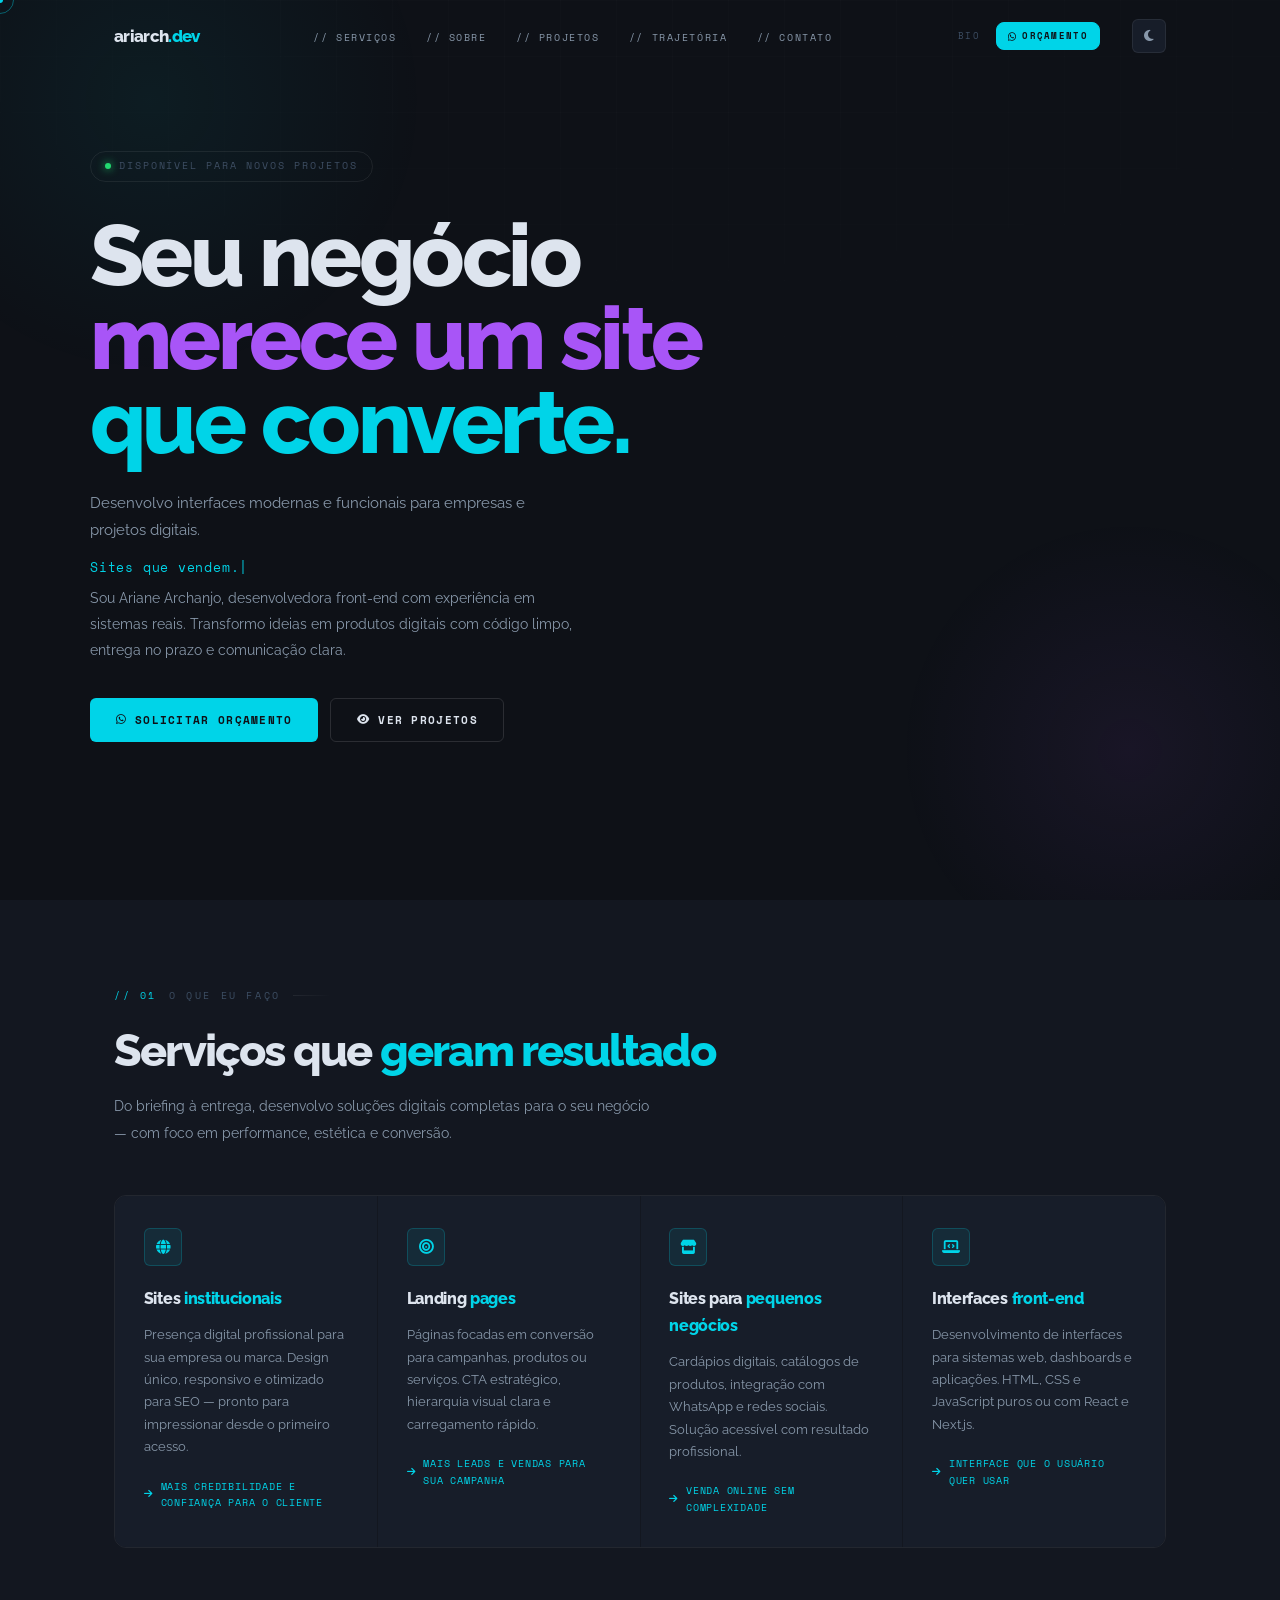
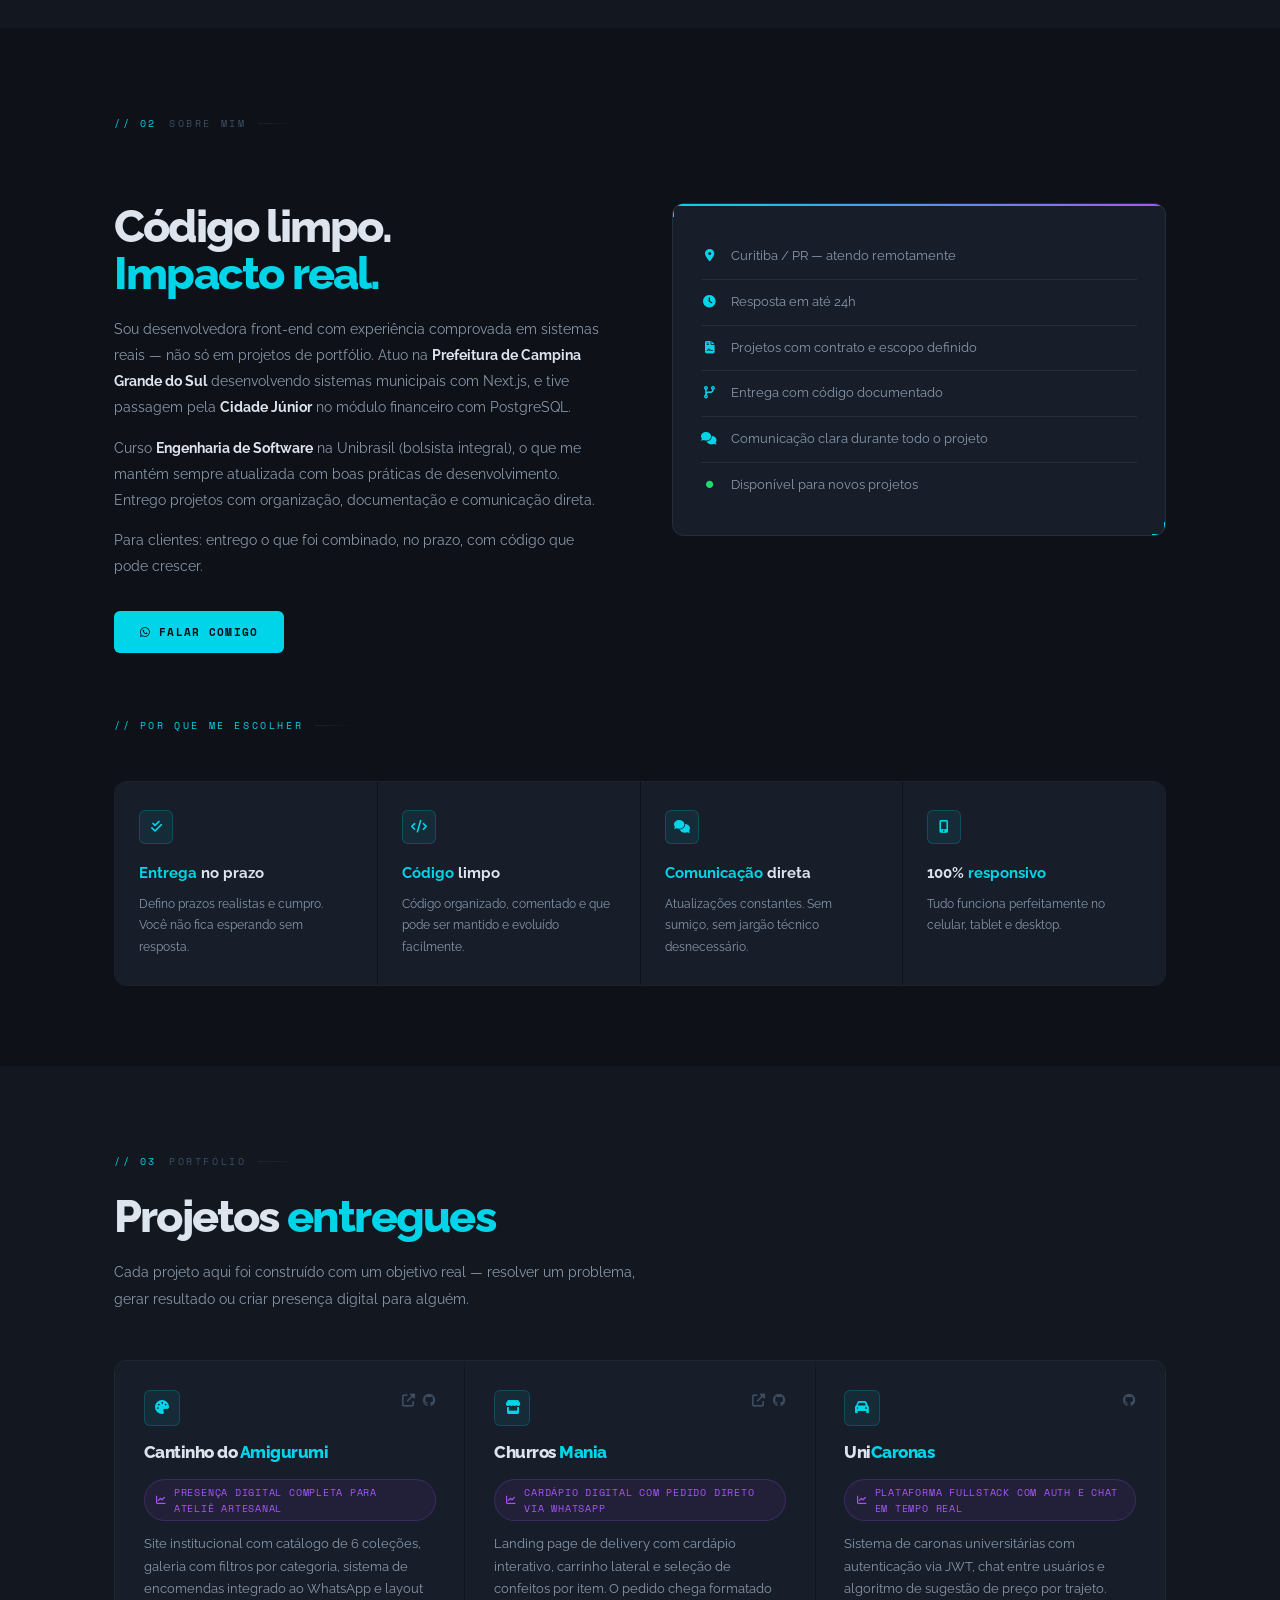
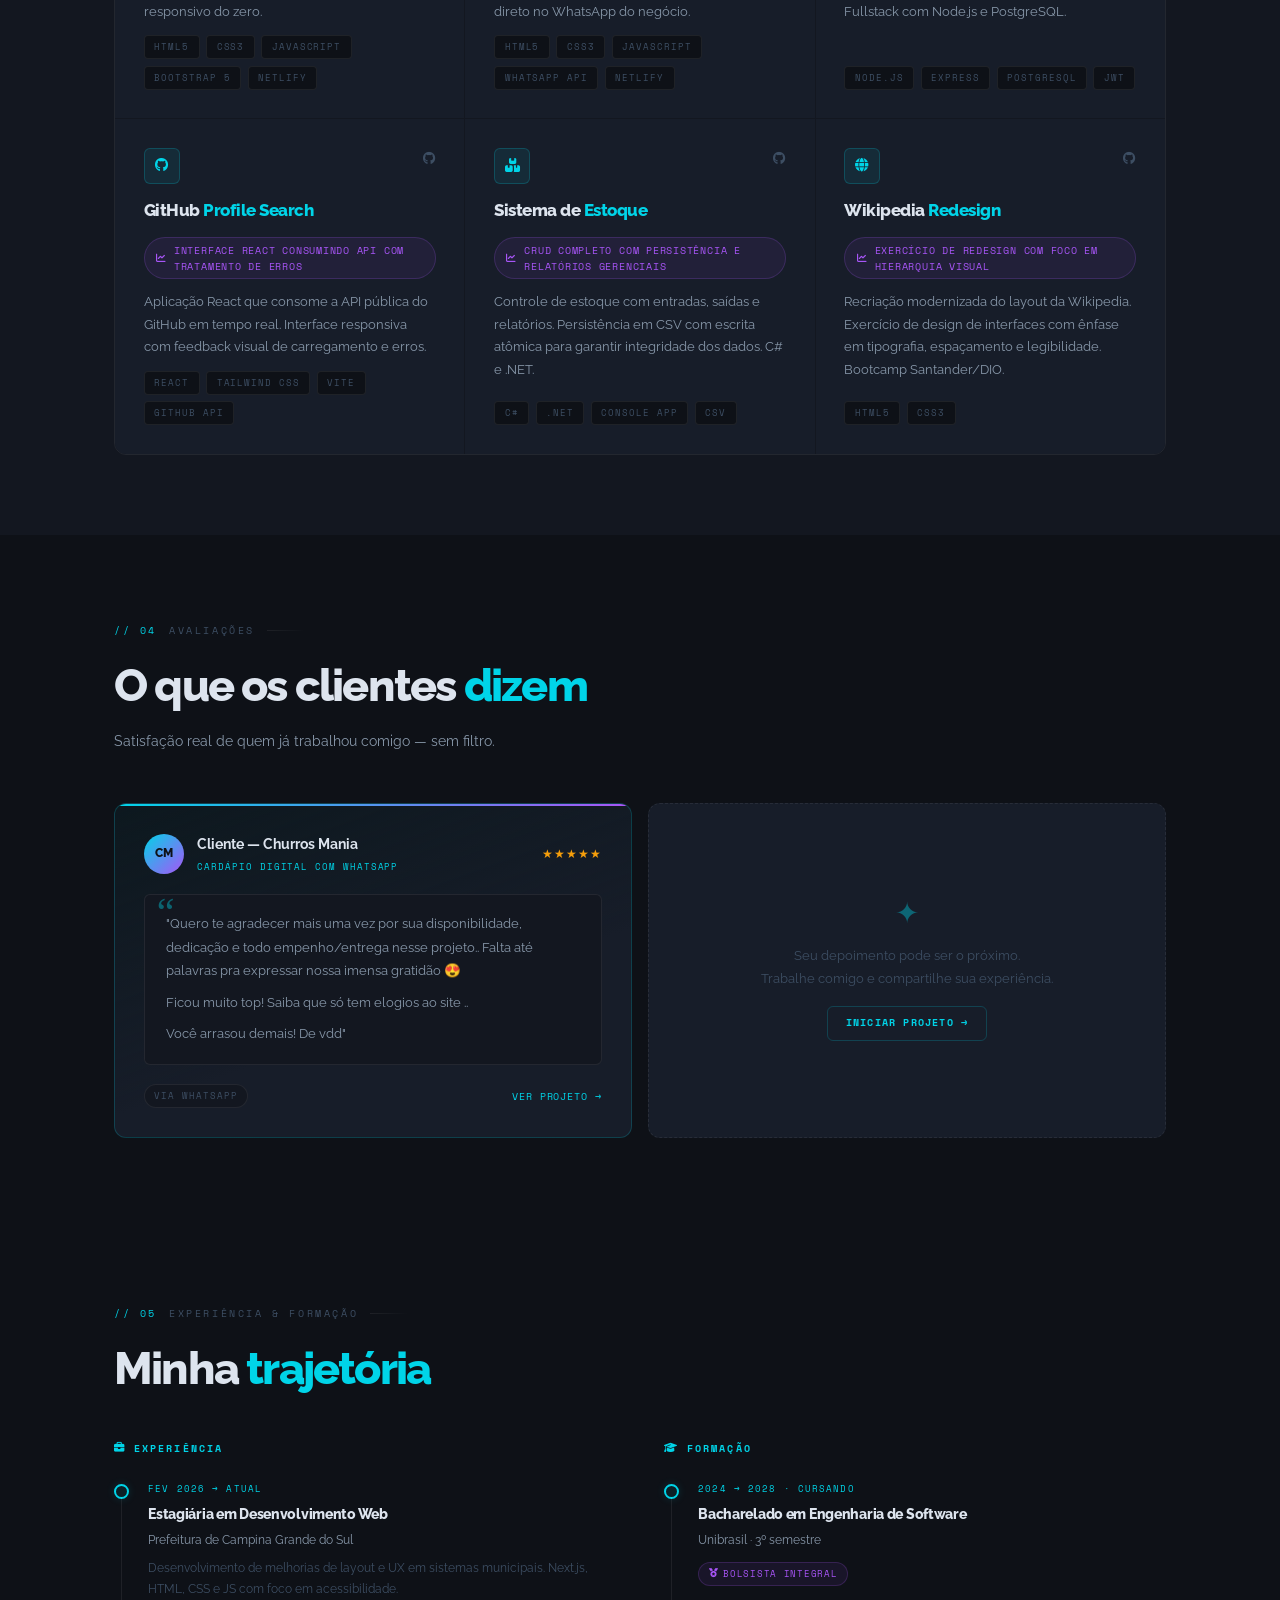
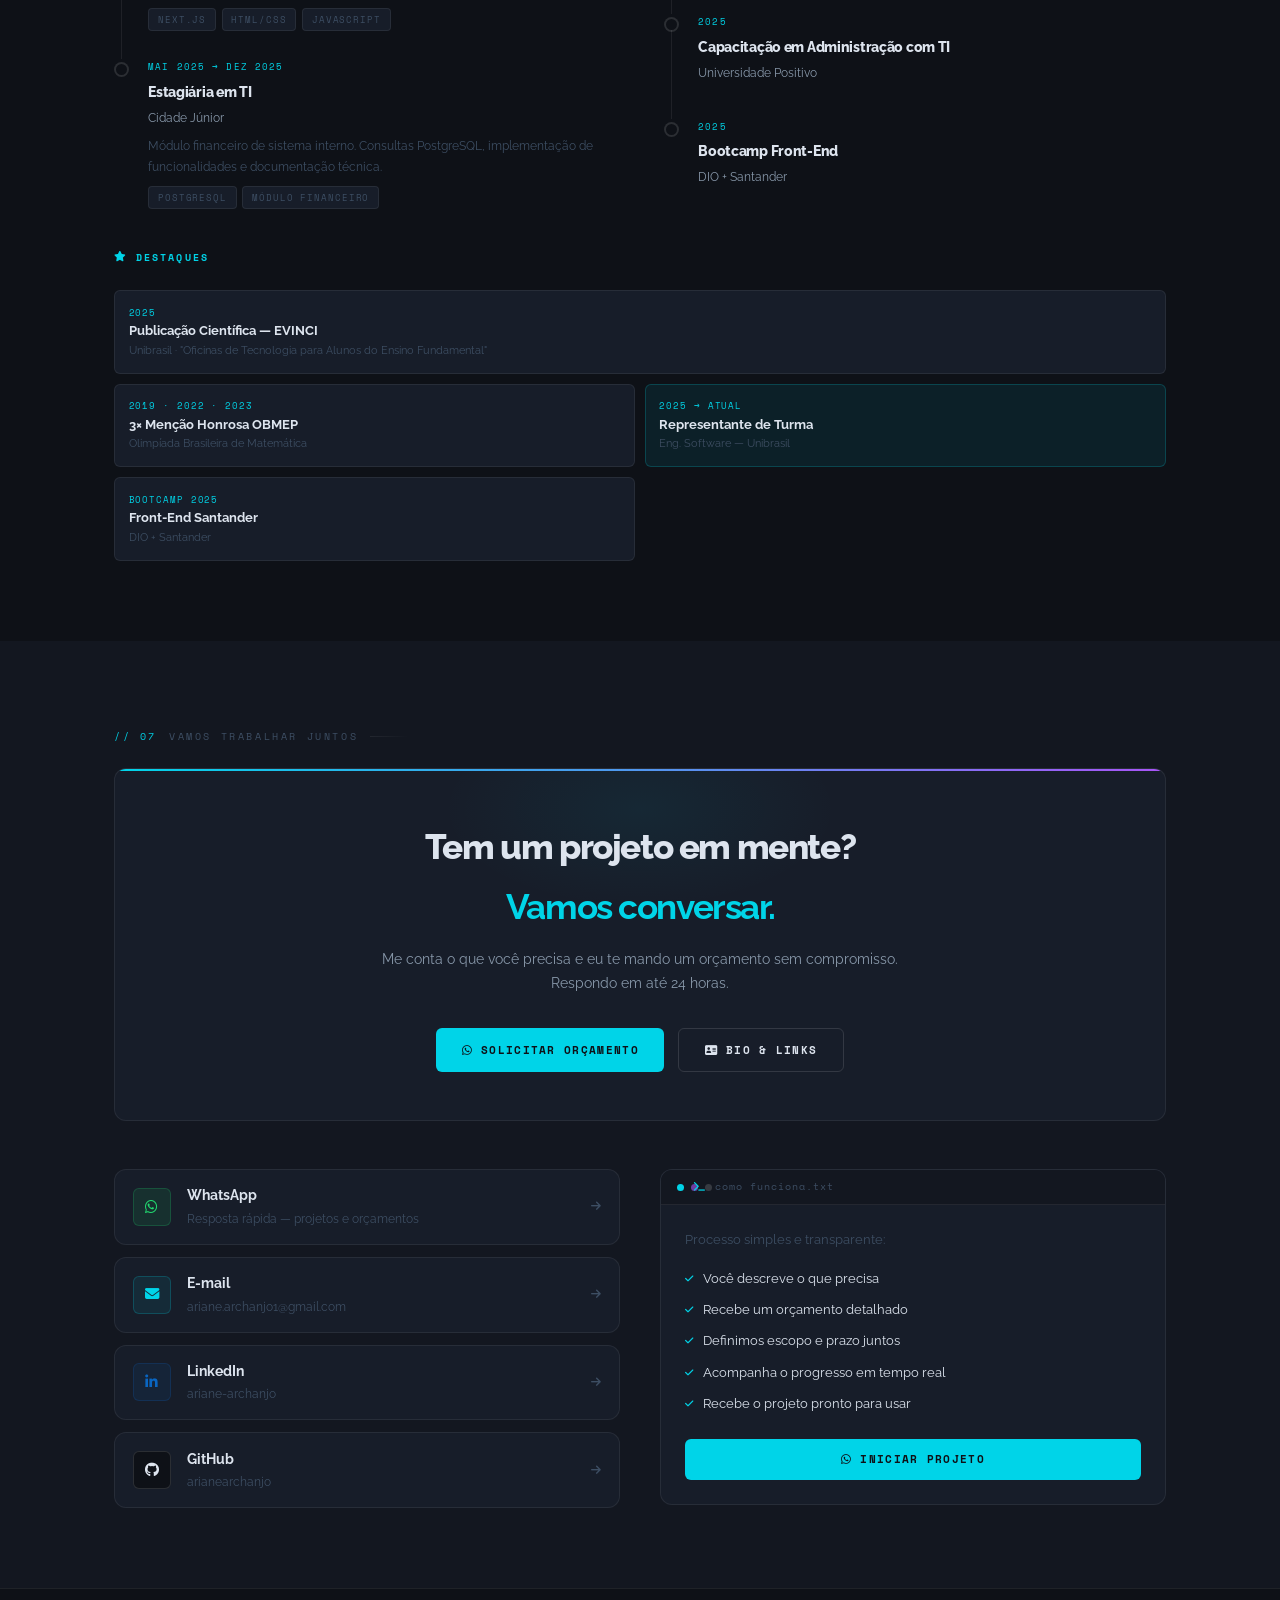
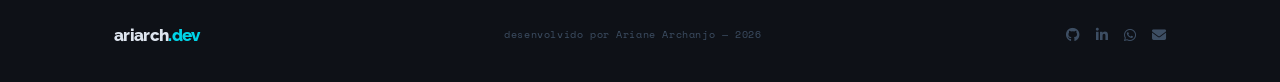
==== commit 66e8184f: "." ====
--- a/index.html
+++ b/index.html
@@ -5,6 +5,9 @@
   <meta name="viewport" content="width=device-width, initial-scale=1.0" />
   <title>ariarch.dev — Ariane Archanjo</title>
   <meta name="description" content="Desenvolvedor front-end especializada em sites, landing pages e interfaces modernas. Solicite seu orçamento." />
+
+  <!-- Favicon -->
+  <link rel="icon" href="assets/img/icon.png" type="image/png">
 
   <!-- Fonts — brand kit: Raleway + Space Mono -->
   <link rel="preconnect" href="https://fonts.googleapis.com" />
@@ -85,7 +88,7 @@
       <!-- Links para as outras páginas do site -->
       <div class="nav-page-links">
         <a href="pages/bio.html"     class="nav-page-link">Bio</a>
-        <a href="pages/precos.html"  class="nav-page-link">Preços</a>
+        <!-- <a href="pages/precos.html"  class="nav-page-link">Preços</a> -->
         <a href="https://wa.me/5541997392226?text=Oi!%20Vi%20seu%20portfólio%20e%20quero%20um%20orçamento" class="nav-page-link cta" target="_blank" rel="noopener">
           <i class="fab fa-whatsapp"></i> Orçamento
         </a>
@@ -135,9 +138,9 @@
         <a href="https://wa.me/5541997392226" target="_blank" rel="noopener" class="btn btn-primary">
           <i class="fab fa-whatsapp"></i> Solicitar orçamento
         </a>
-        <a href="pages/precos.html" class="btn btn-outline-cyan">
+        <!-- <a href="pages/precos.html" class="btn btn-outline-cyan">
           <i class="fas fa-tags"></i> Tabela de Preços
-        </a>
+        </a> -->
         <a href="#projects" class="btn btn-ghost">
           <i class="fas fa-eye"></i> Ver projetos
         </a>
@@ -626,9 +629,9 @@
           <a href="https://wa.me/5541997392226" target="_blank" rel="noopener" class="btn btn-primary">
             <i class="fab fa-whatsapp"></i> Solicitar orçamento
           </a>
-          <a href="pages/precos.html" class="btn btn-outline-cyan">
+          <!-- <a href="pages/precos.html" class="btn btn-outline-cyan">
             <i class="fas fa-tags"></i> Tabela de Preços
-          </a>
+          </a> -->
           <a href="pages/bio.html" class="btn btn-ghost">
             <i class="fas fa-address-card"></i> Bio & Links
           </a>
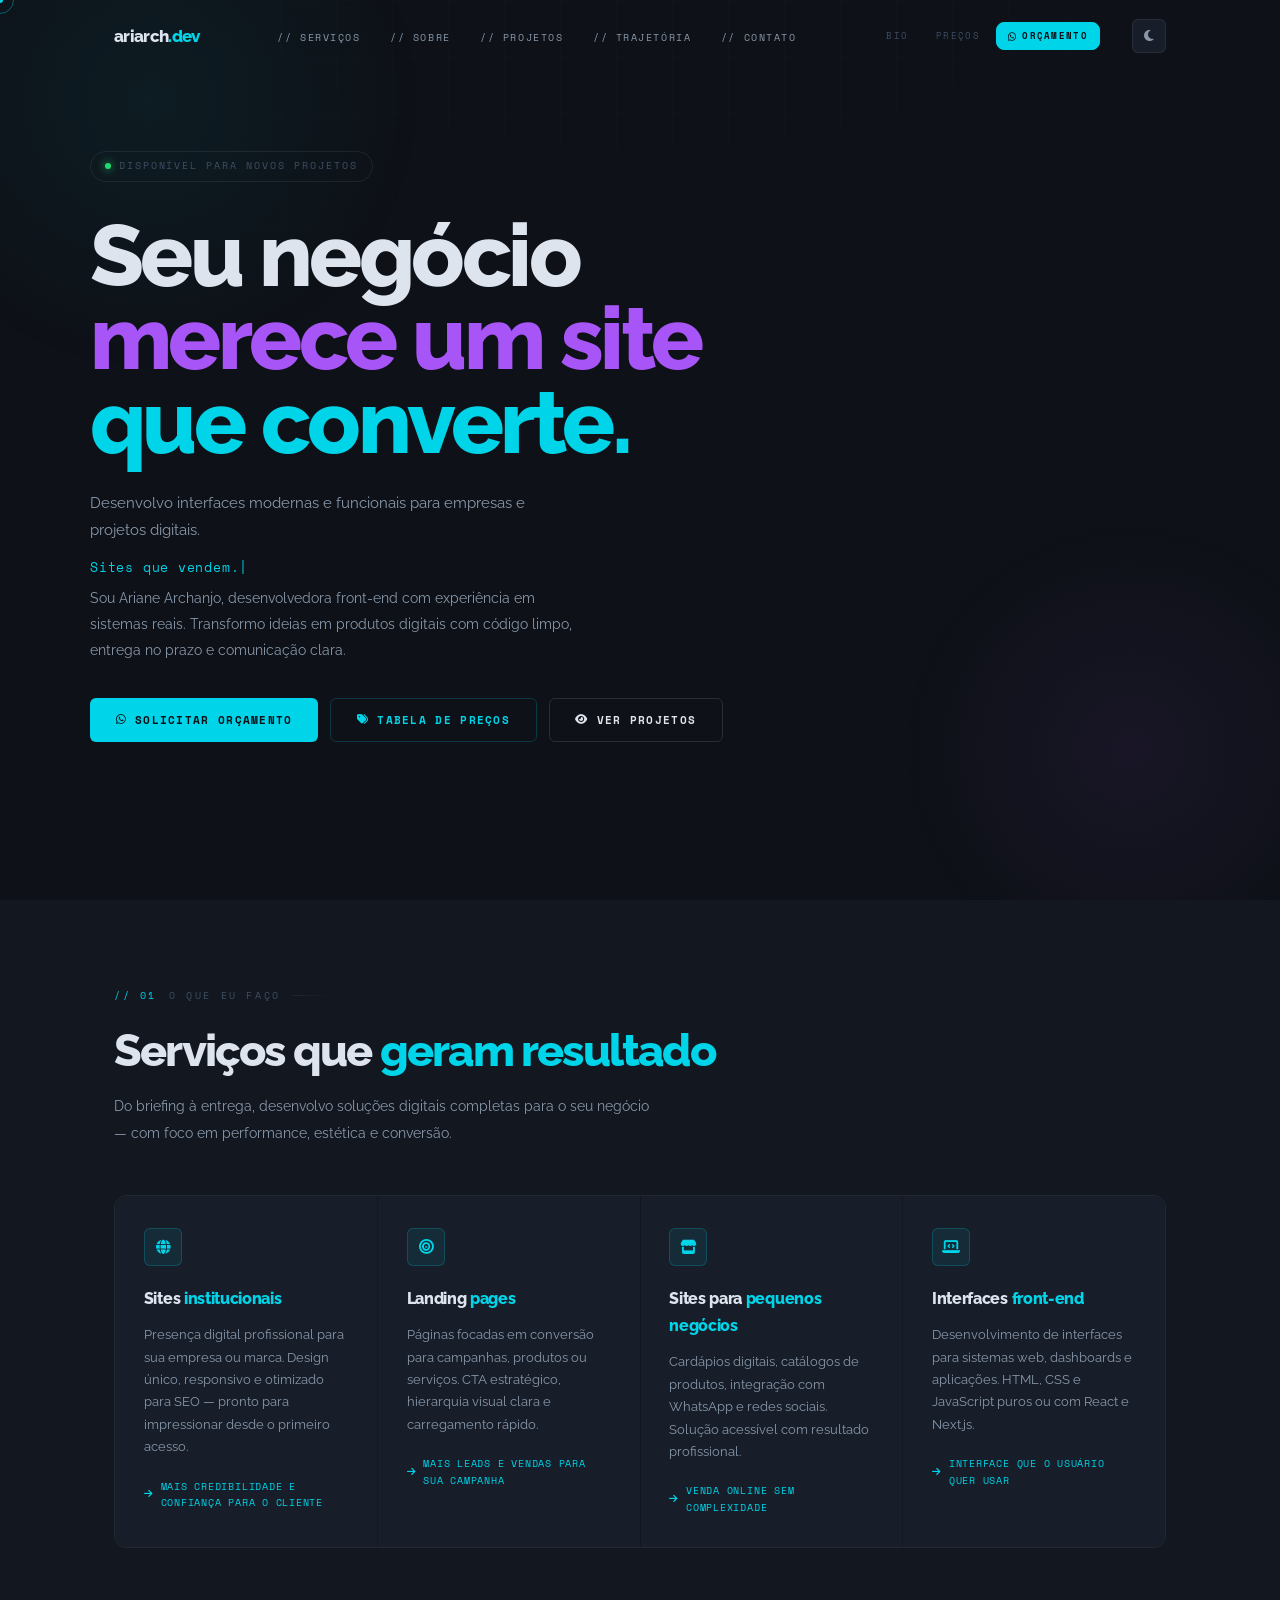
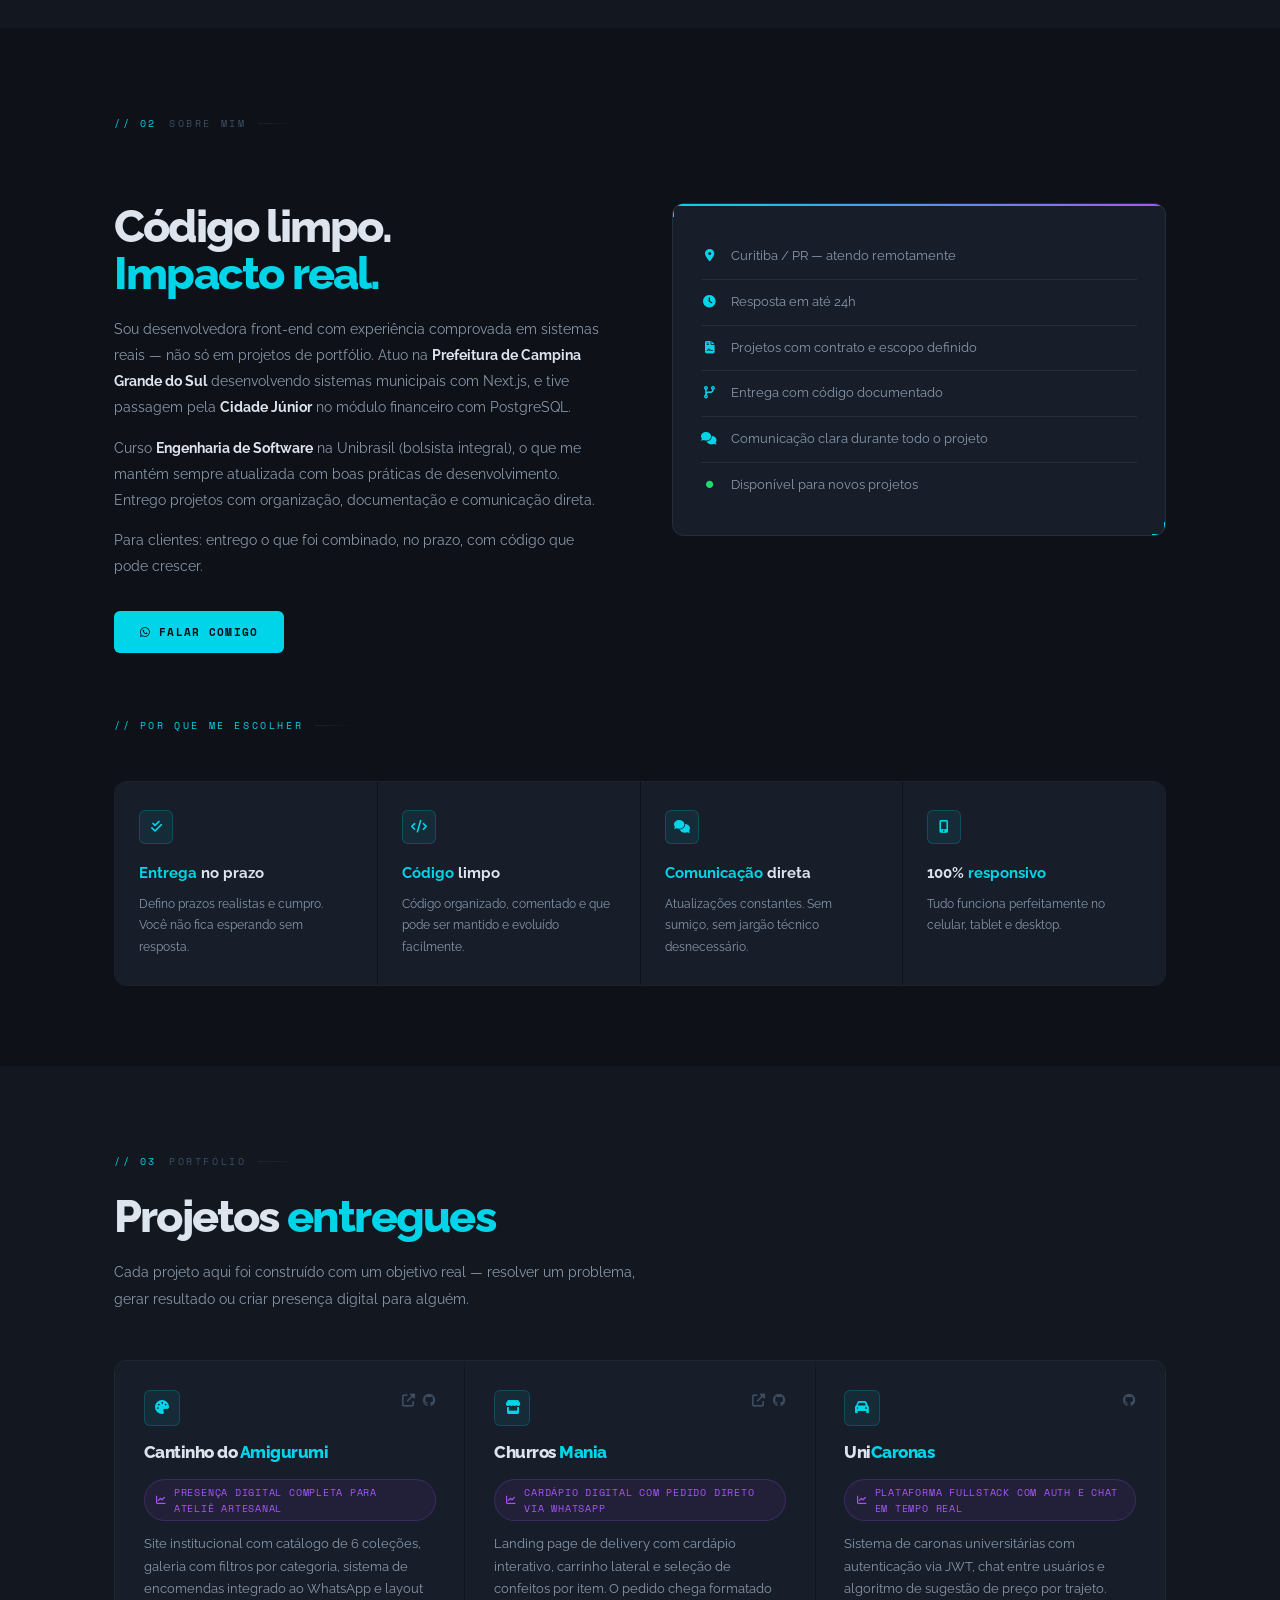
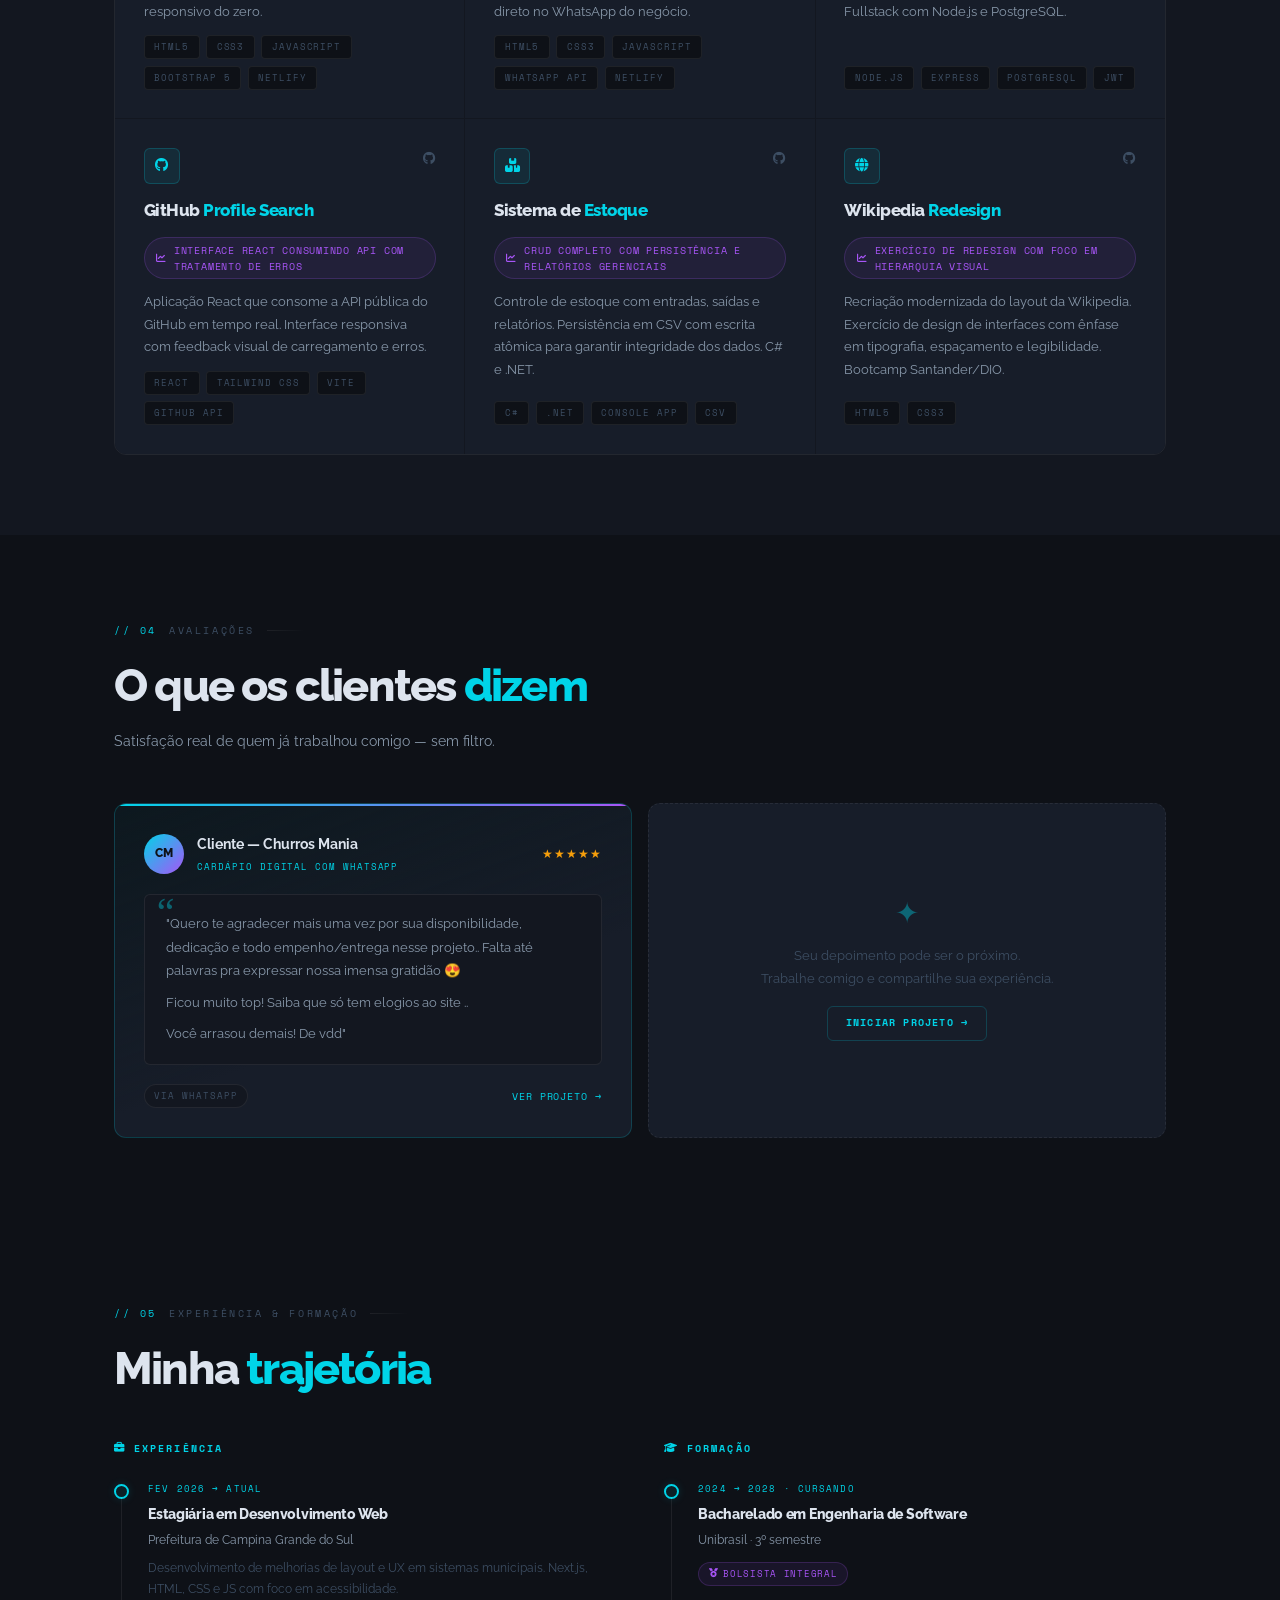
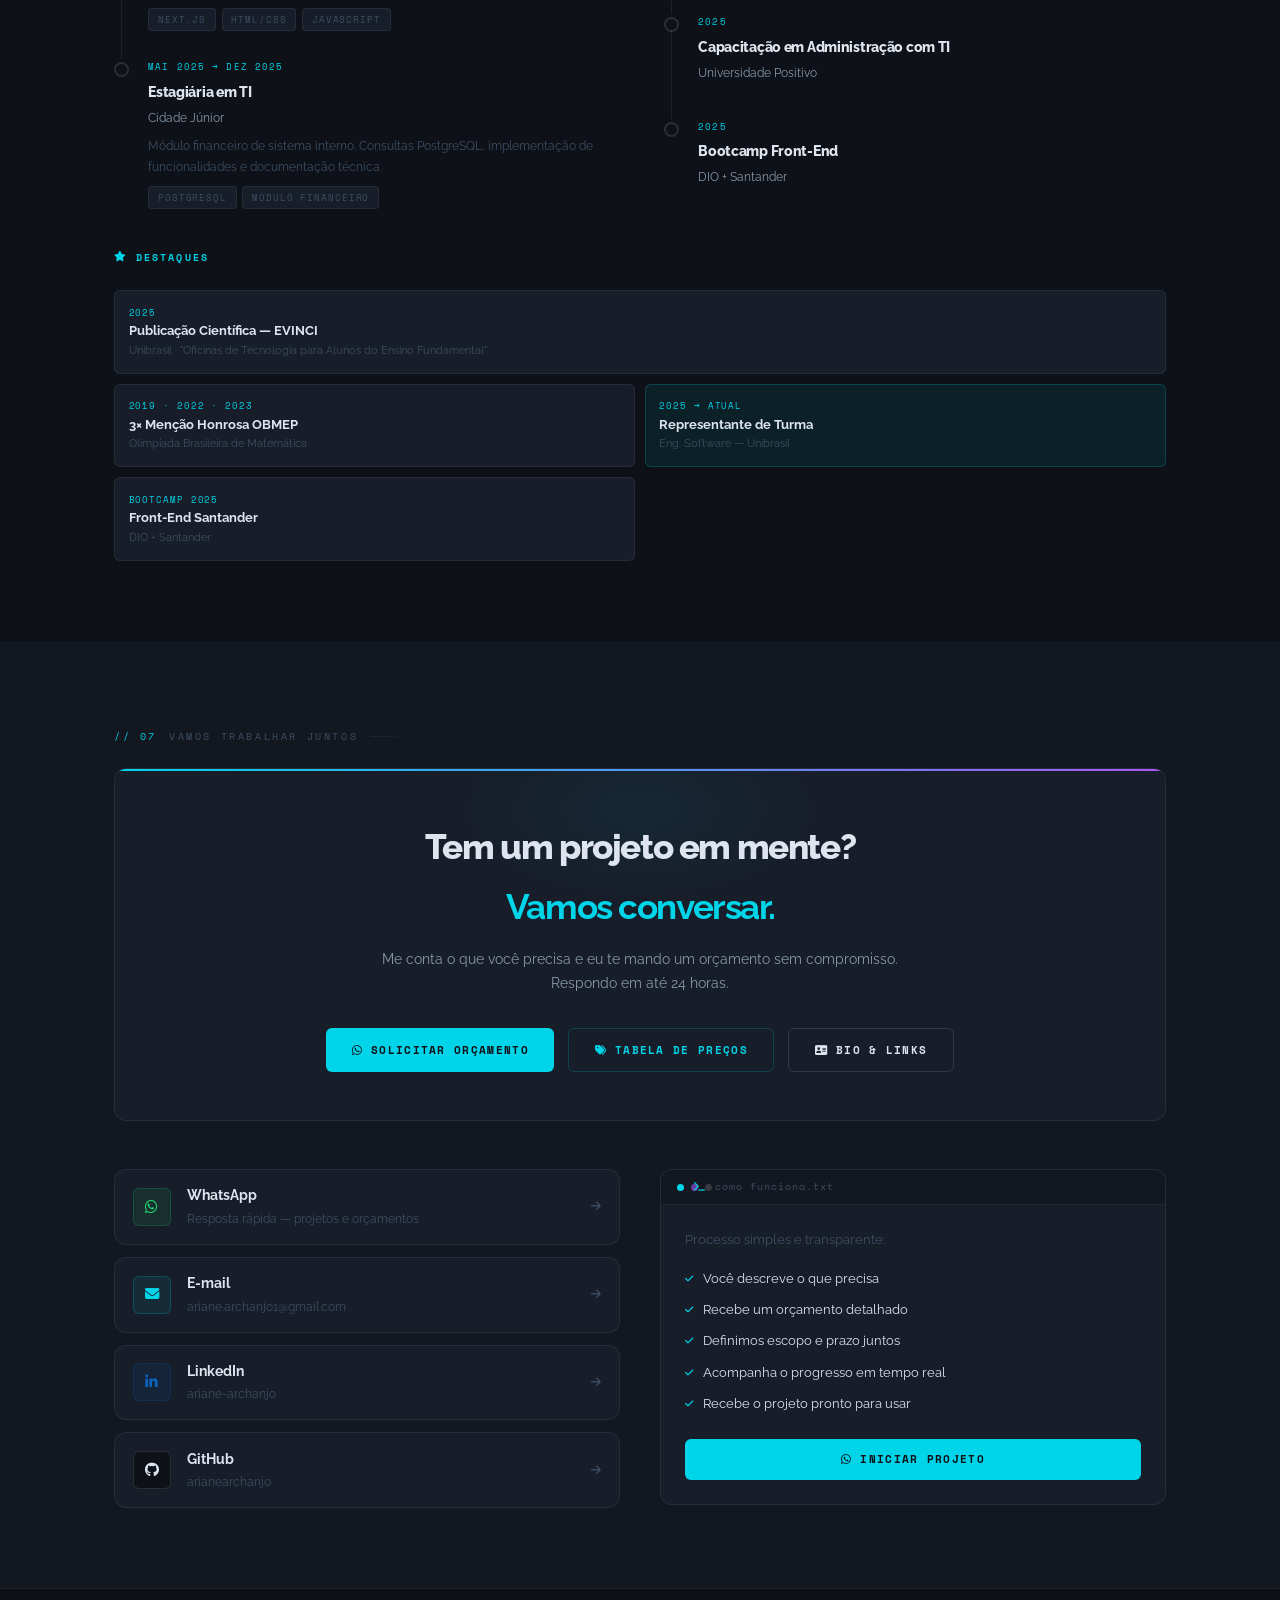
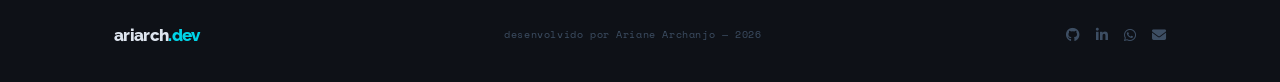
==== commit 6f087a0d: "feat: atualizar valores e promoção na página de preços e habilitar links de acesso" ====
--- a/index.html
+++ b/index.html
@@ -88,7 +88,7 @@
       <!-- Links para as outras páginas do site -->
       <div class="nav-page-links">
         <a href="pages/bio.html"     class="nav-page-link">Bio</a>
-        <!-- <a href="pages/precos.html"  class="nav-page-link">Preços</a> -->
+        <a href="pages/precos.html"  class="nav-page-link">Preços</a>
         <a href="https://wa.me/5541997392226?text=Oi!%20Vi%20seu%20portfólio%20e%20quero%20um%20orçamento" class="nav-page-link cta" target="_blank" rel="noopener">
           <i class="fab fa-whatsapp"></i> Orçamento
         </a>
@@ -138,9 +138,9 @@
         <a href="https://wa.me/5541997392226" target="_blank" rel="noopener" class="btn btn-primary">
           <i class="fab fa-whatsapp"></i> Solicitar orçamento
         </a>
-        <!-- <a href="pages/precos.html" class="btn btn-outline-cyan">
+        <a href="pages/precos.html" class="btn btn-outline-cyan">
           <i class="fas fa-tags"></i> Tabela de Preços
-        </a> -->
+        </a>
         <a href="#projects" class="btn btn-ghost">
           <i class="fas fa-eye"></i> Ver projetos
         </a>
@@ -629,9 +629,9 @@
           <a href="https://wa.me/5541997392226" target="_blank" rel="noopener" class="btn btn-primary">
             <i class="fab fa-whatsapp"></i> Solicitar orçamento
           </a>
-          <!-- <a href="pages/precos.html" class="btn btn-outline-cyan">
+          <a href="pages/precos.html" class="btn btn-outline-cyan">
             <i class="fas fa-tags"></i> Tabela de Preços
-          </a> -->
+          </a>
           <a href="pages/bio.html" class="btn btn-ghost">
             <i class="fas fa-address-card"></i> Bio & Links
           </a>
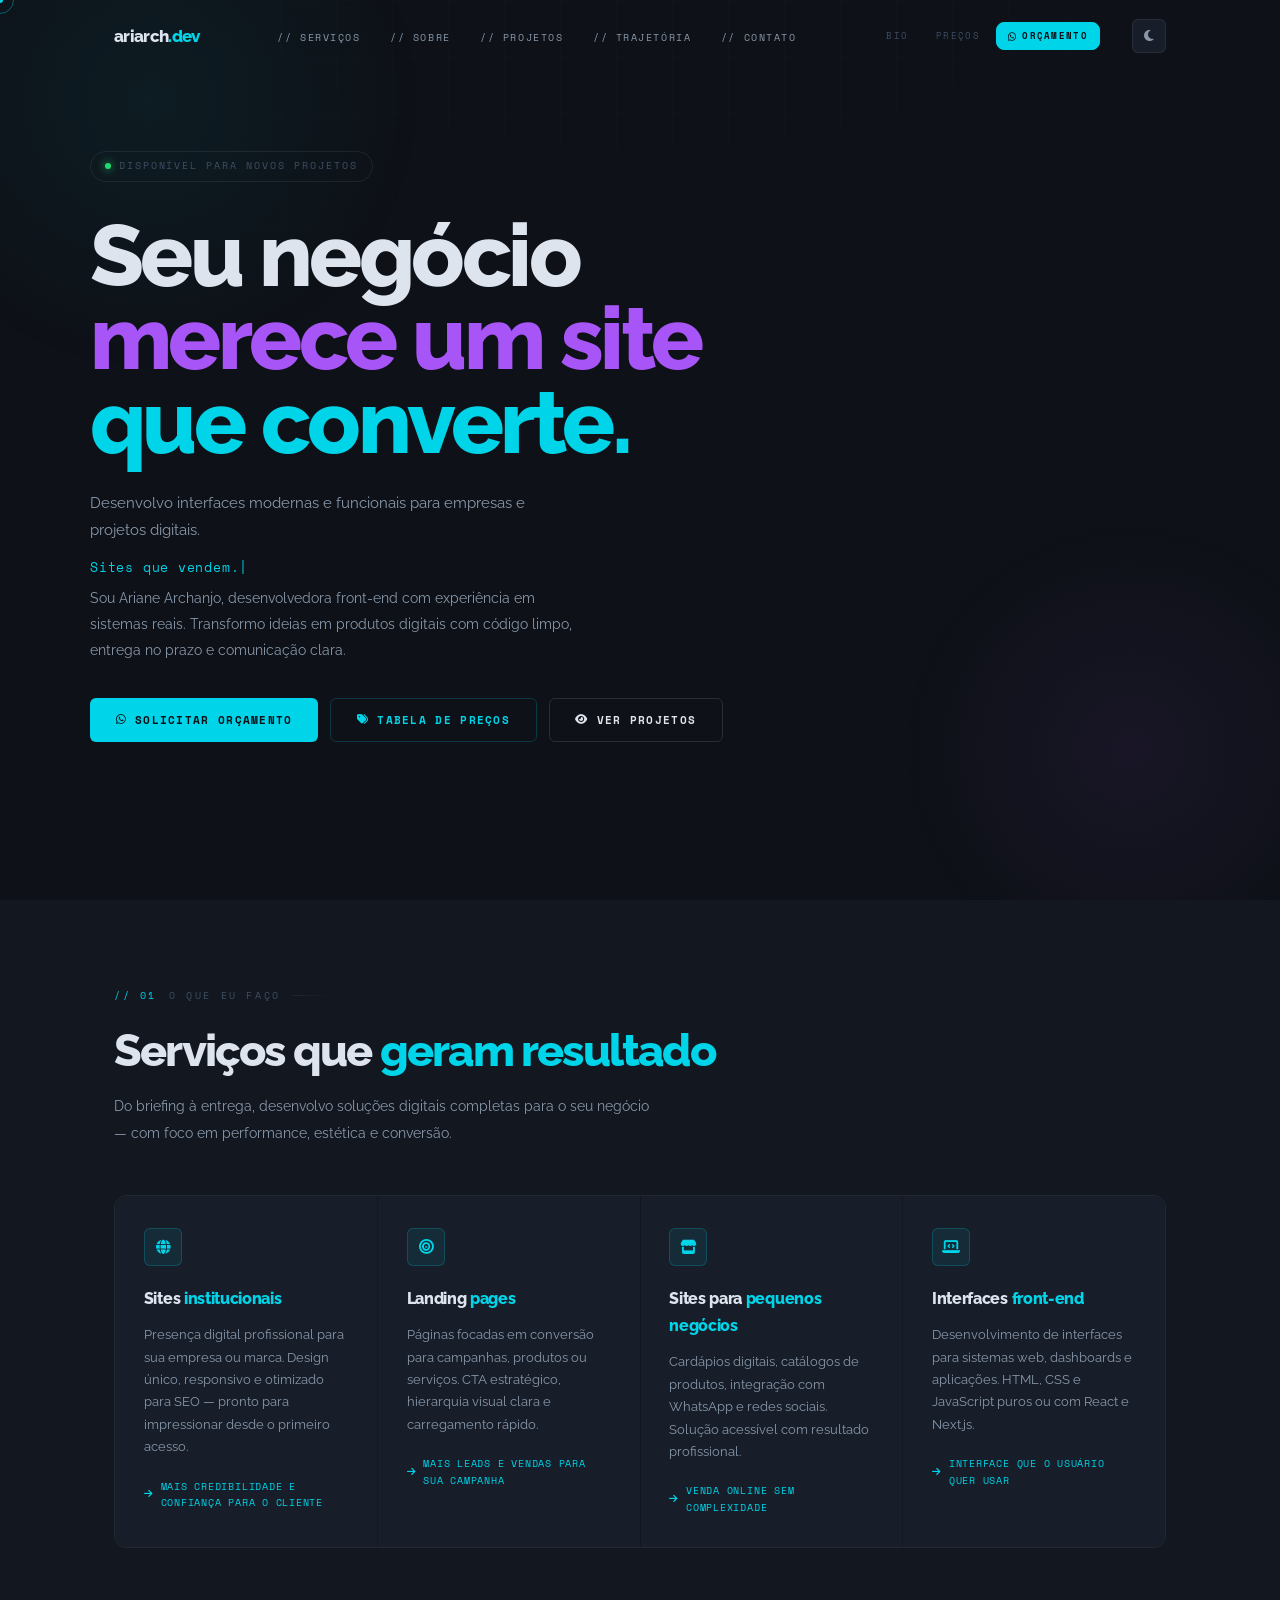
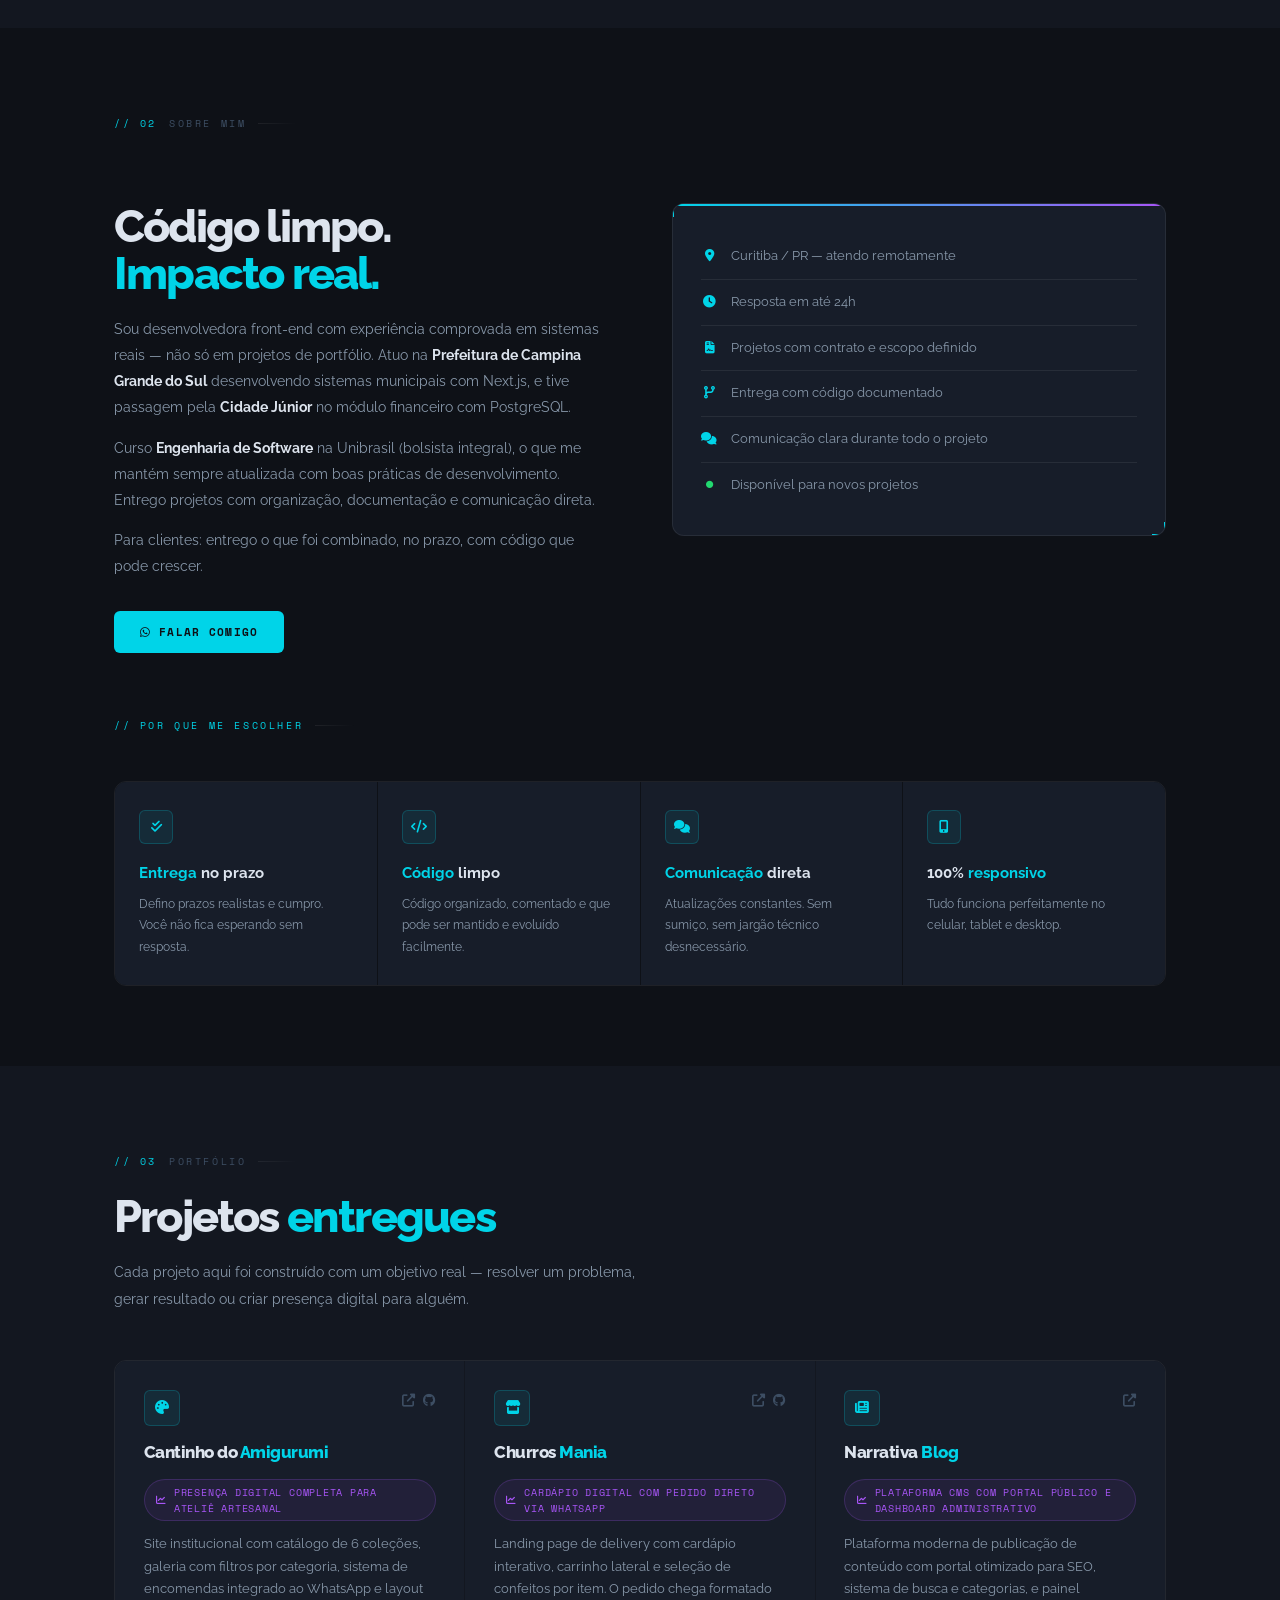
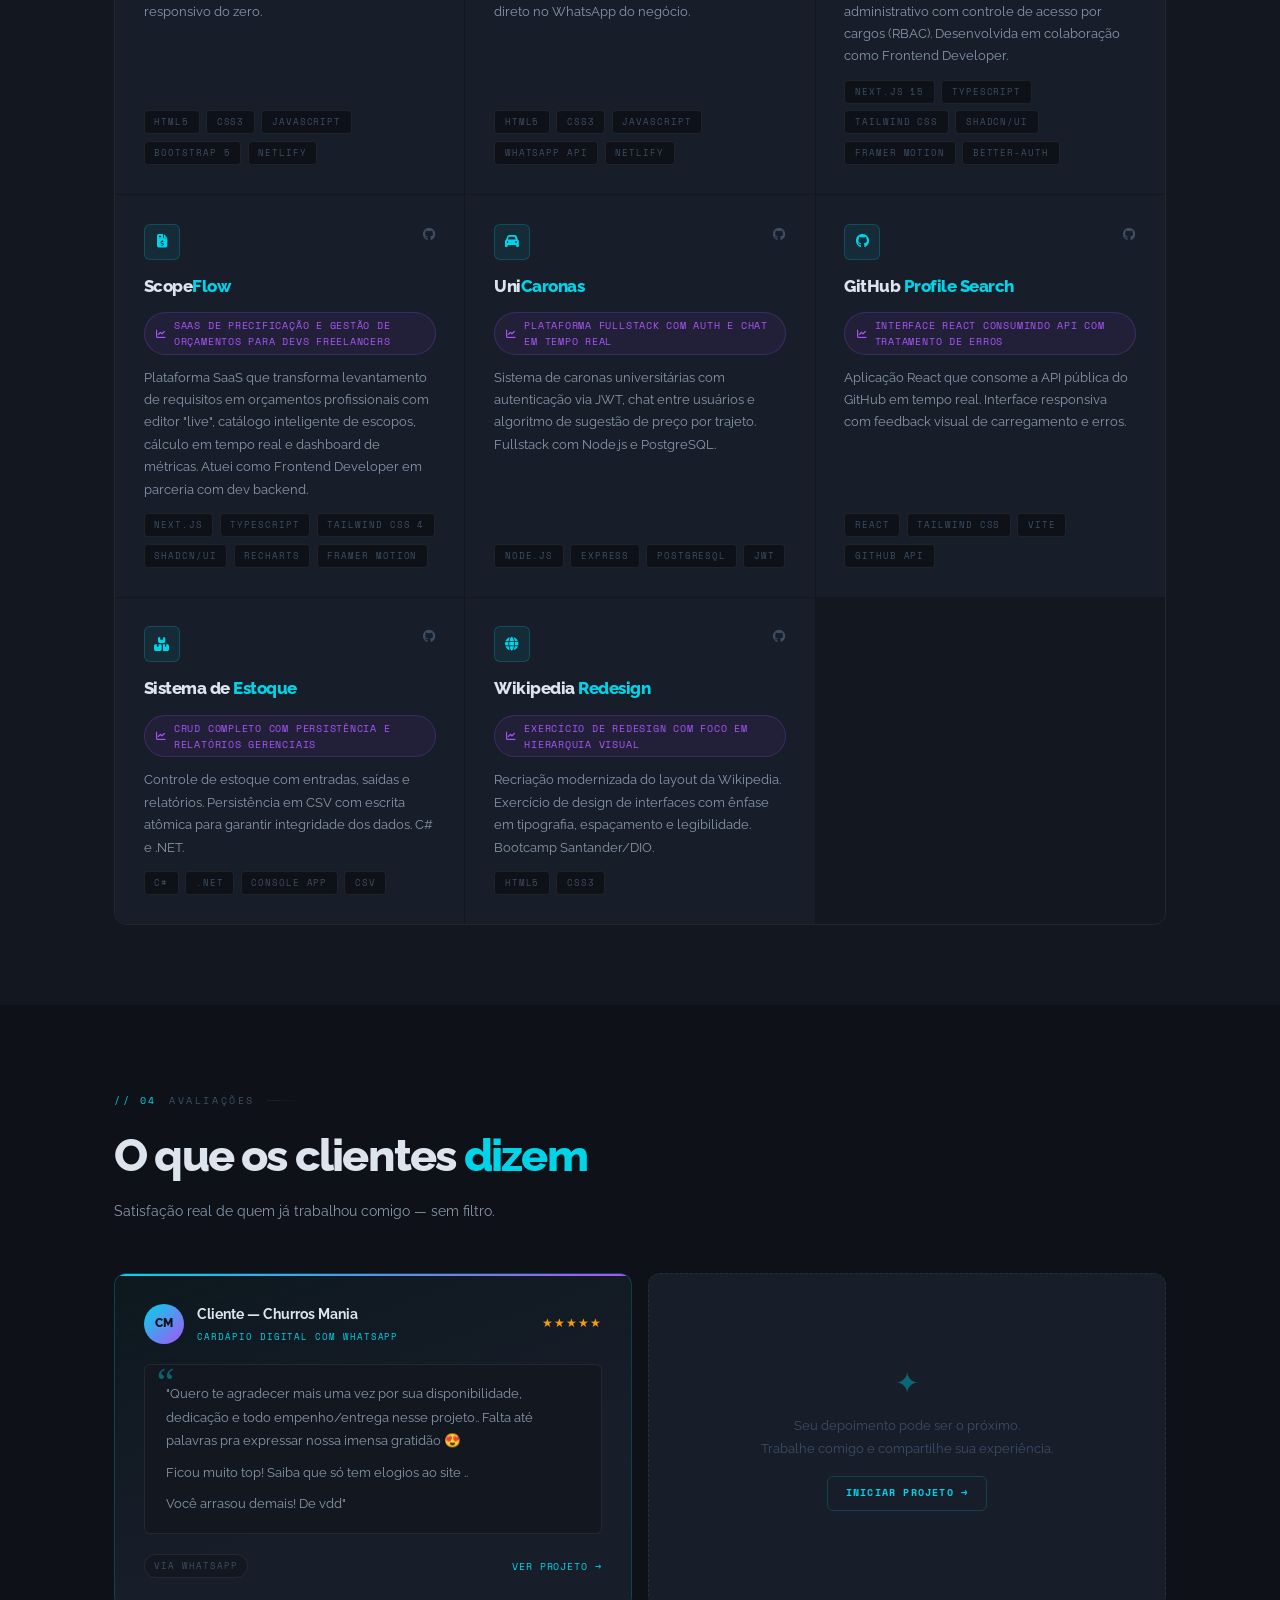
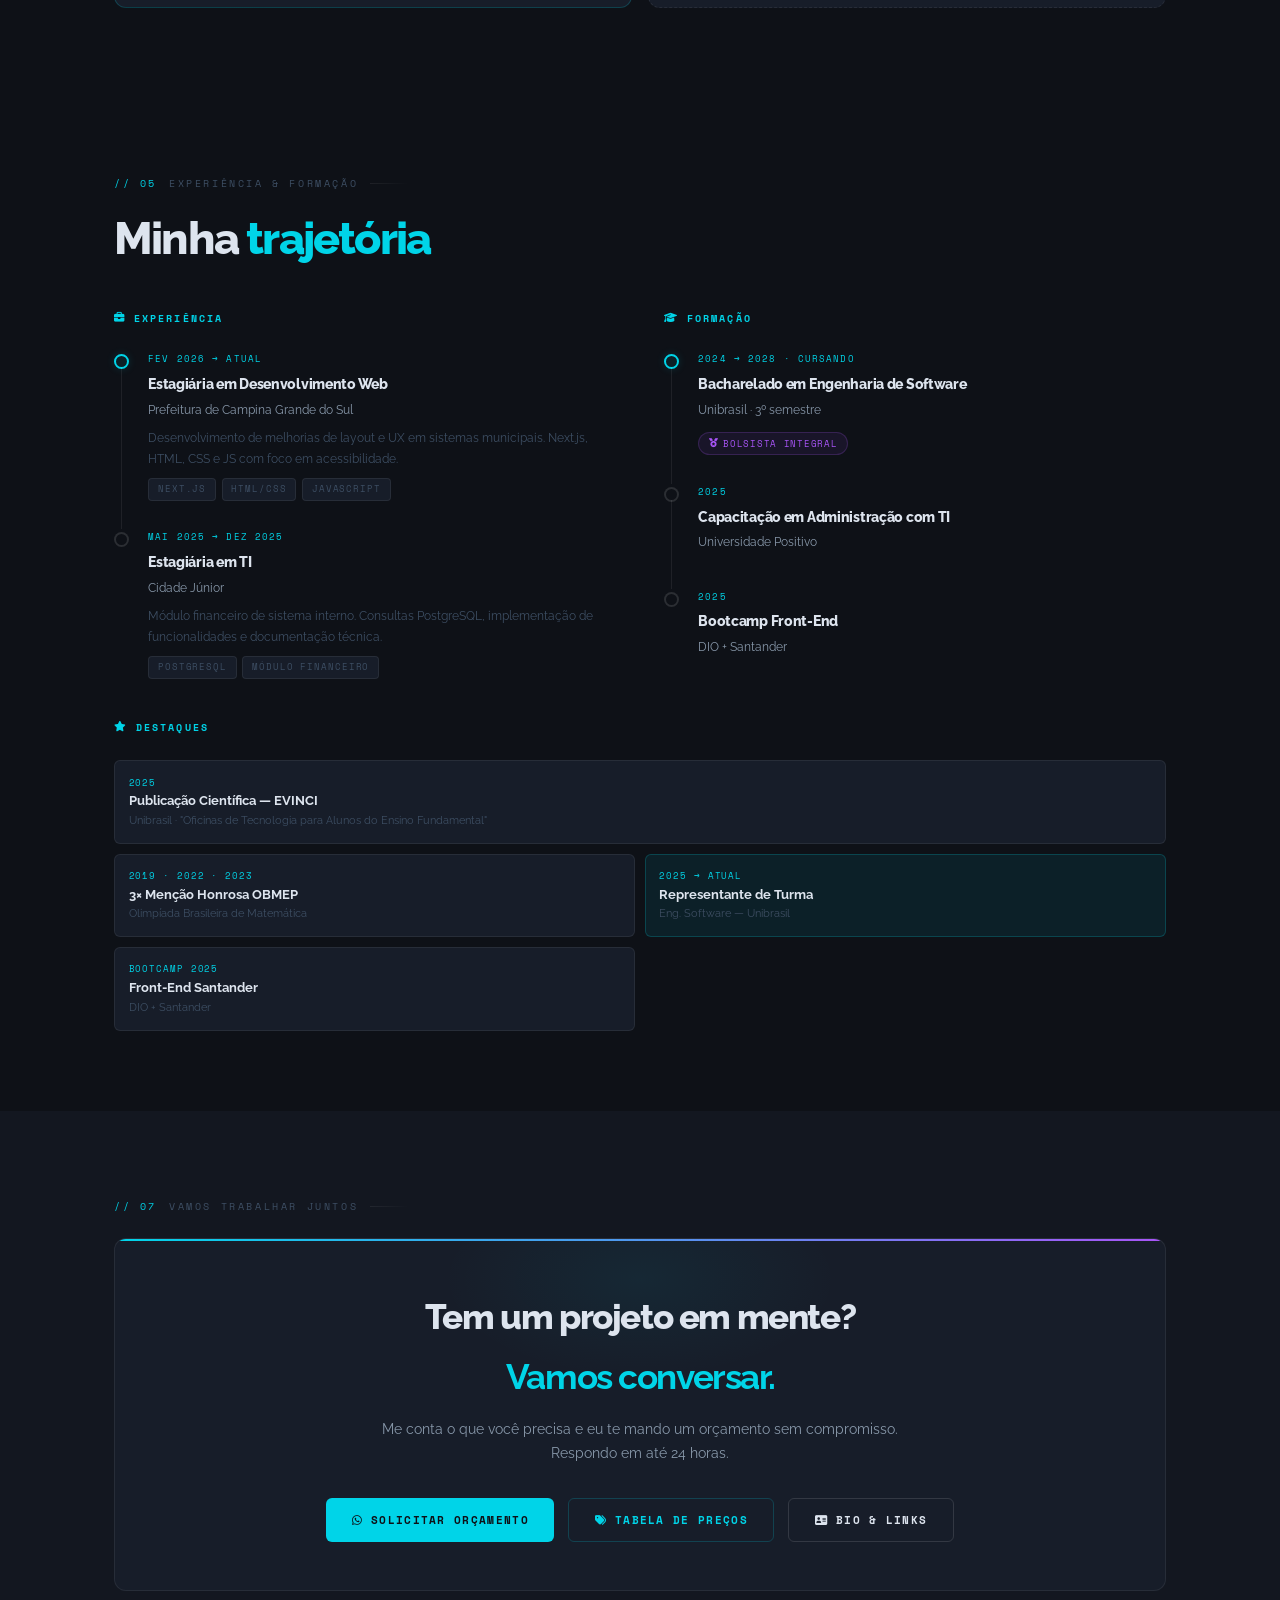
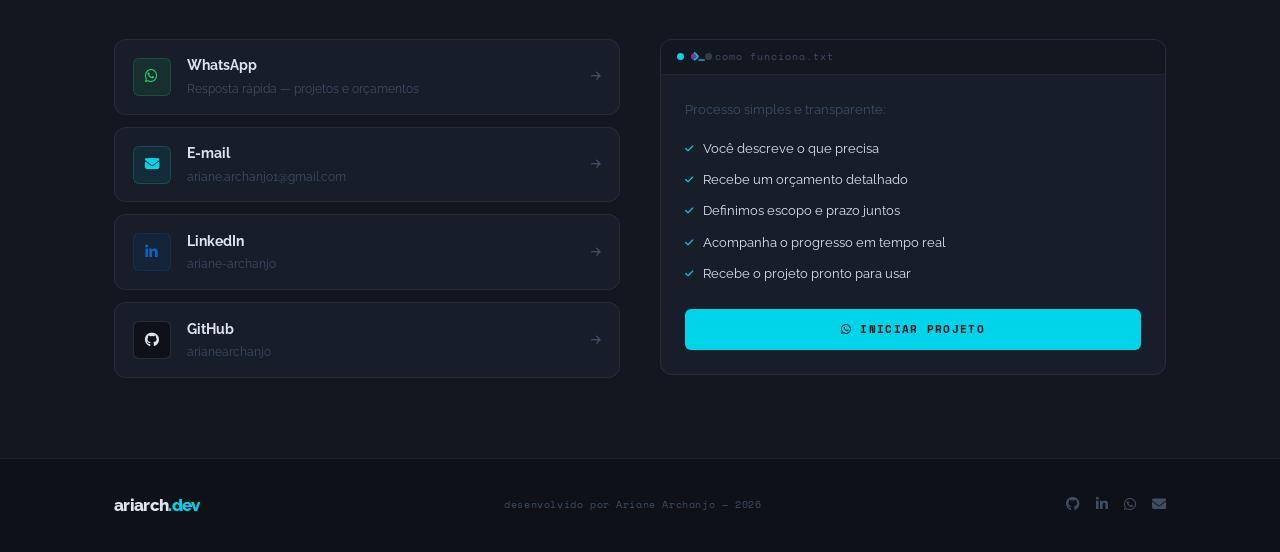
==== commit a9f4edfa: "Add project cards for Narrativa Blog and ScopeFlow Added new project cards for 'Narrativa Blog' and " ====
--- a/index.html
+++ b/index.html
@@ -376,7 +376,51 @@
             <span>WhatsApp API</span><span>Netlify</span>
           </div>
         </article>
-
+        <article class="project-card reveal">
+  <div class="project-top">
+    <div class="project-icons"><i class="fas fa-newspaper"></i></div>
+    <div class="project-links">
+      <a href="https://narrativa.blog/" target="_blank" rel="noopener" aria-label="Ver ao vivo"><i class="fas fa-external-link-alt"></i></a>
+    </div>
+  </div>
+  <h3 class="project-name">Narrativa <strong>Blog</strong></h3>
+  <div class="project-result">
+    <i class="fas fa-chart-line"></i>
+    Plataforma CMS com portal público e dashboard administrativo
+  </div>
+  <p class="project-desc">
+    Plataforma moderna de publicação de conteúdo com portal otimizado para SEO,
+    sistema de busca e categorias, e painel administrativo com controle de acesso
+    por cargos (RBAC). Desenvolvida em colaboração como Frontend Developer.
+  </p>
+  <div class="project-tech">
+    <span>Next.js 15</span><span>TypeScript</span><span>Tailwind CSS</span>
+    <span>Shadcn/UI</span><span>Framer Motion</span><span>Better-Auth</span>
+  </div>
+</article>
+
+<article class="project-card reveal">
+  <div class="project-top">
+    <div class="project-icons"><i class="fas fa-file-invoice-dollar"></i></div>
+    <div class="project-links">
+      <a href="https://github.com/arianearchanjo/scopeflow" target="_blank" rel="noopener" aria-label="GitHub"><i class="fab fa-github"></i></a>
+    </div>
+  </div>
+  <h3 class="project-name">Scope<strong>Flow</strong></h3>
+  <div class="project-result">
+    <i class="fas fa-chart-line"></i>
+    SaaS de precificação e gestão de orçamentos para devs freelancers
+  </div>
+  <p class="project-desc">
+    Plataforma SaaS que transforma levantamento de requisitos em orçamentos
+    profissionais com editor "live", catálogo inteligente de escopos, cálculo
+    em tempo real e dashboard de métricas. Atuei como Frontend Developer em parceria com dev backend.
+  </p>
+  <div class="project-tech">
+    <span>Next.js</span><span>TypeScript</span><span>Tailwind CSS 4</span>
+    <span>Shadcn/UI</span><span>Recharts</span><span>Framer Motion</span>
+  </div>
+</article>
         <article class="project-card reveal">
           <div class="project-top">
             <div class="project-icons"><i class="fas fa-car"></i></div>
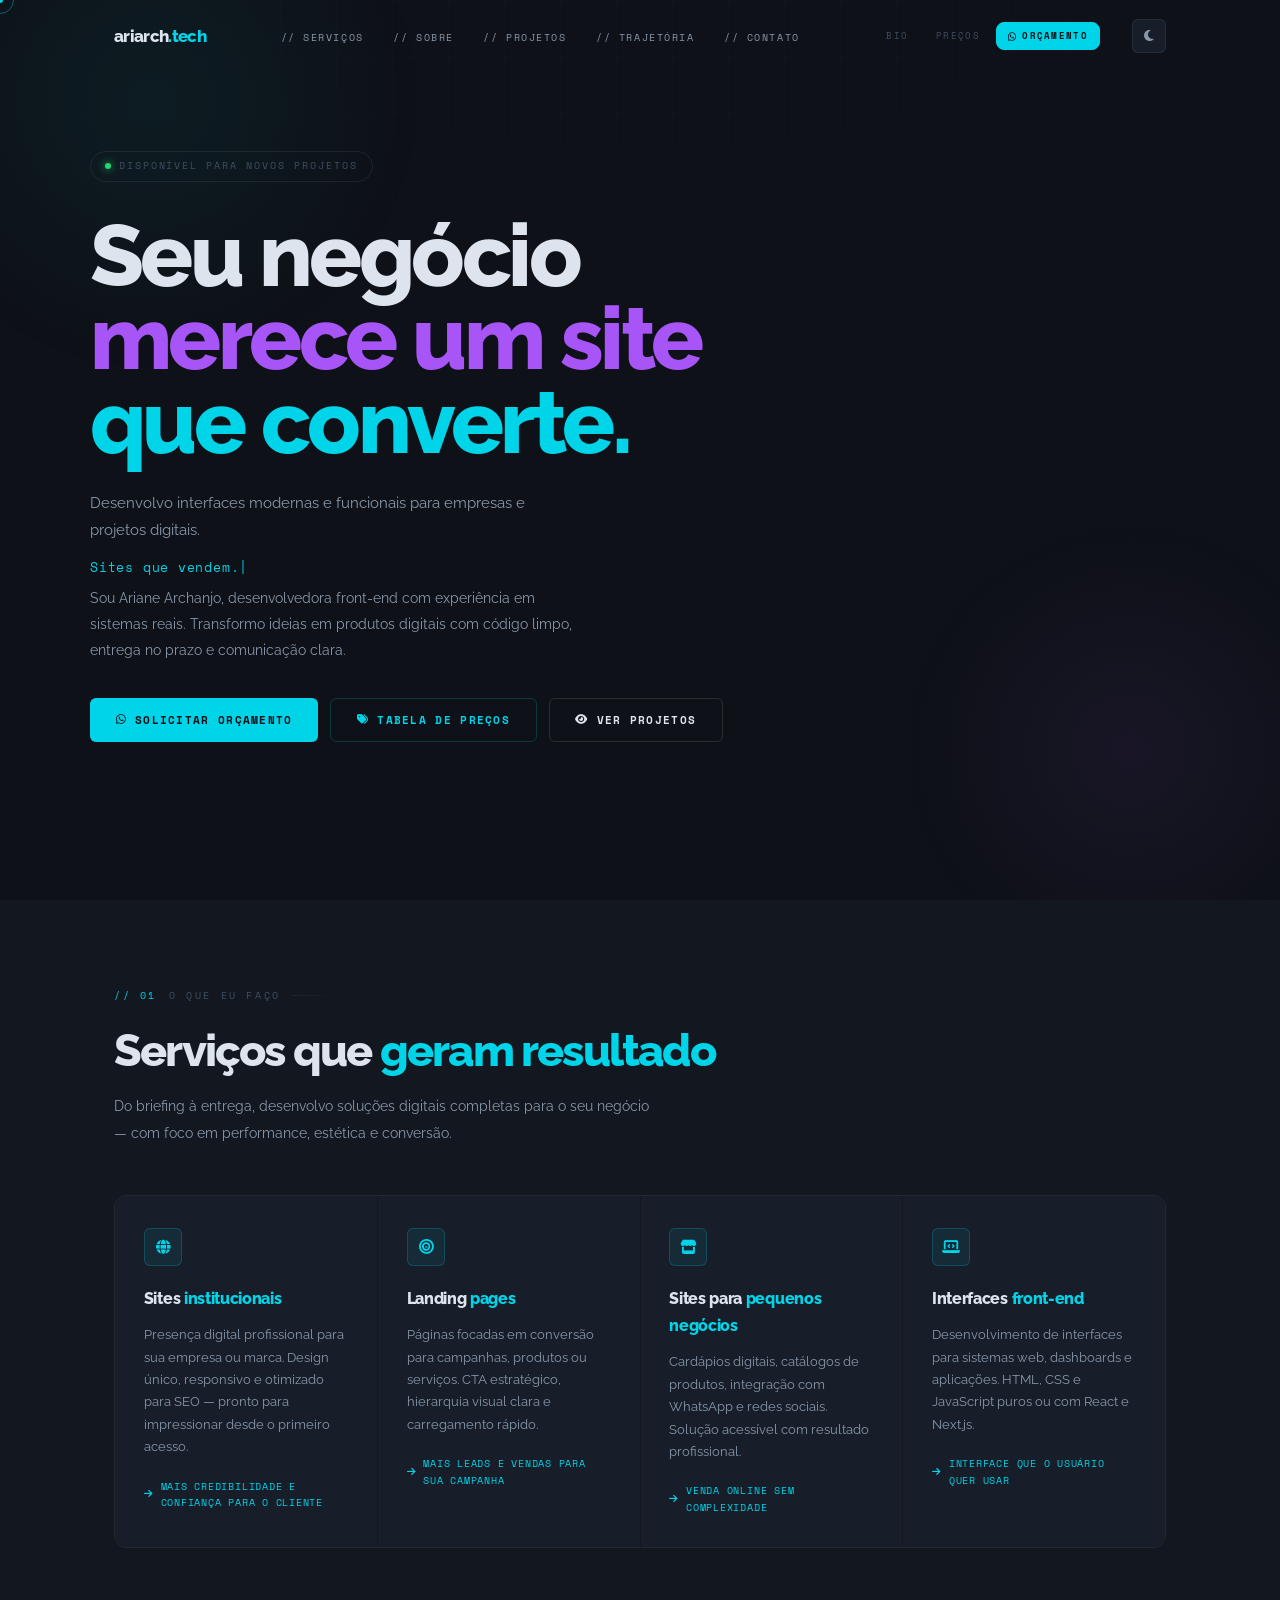
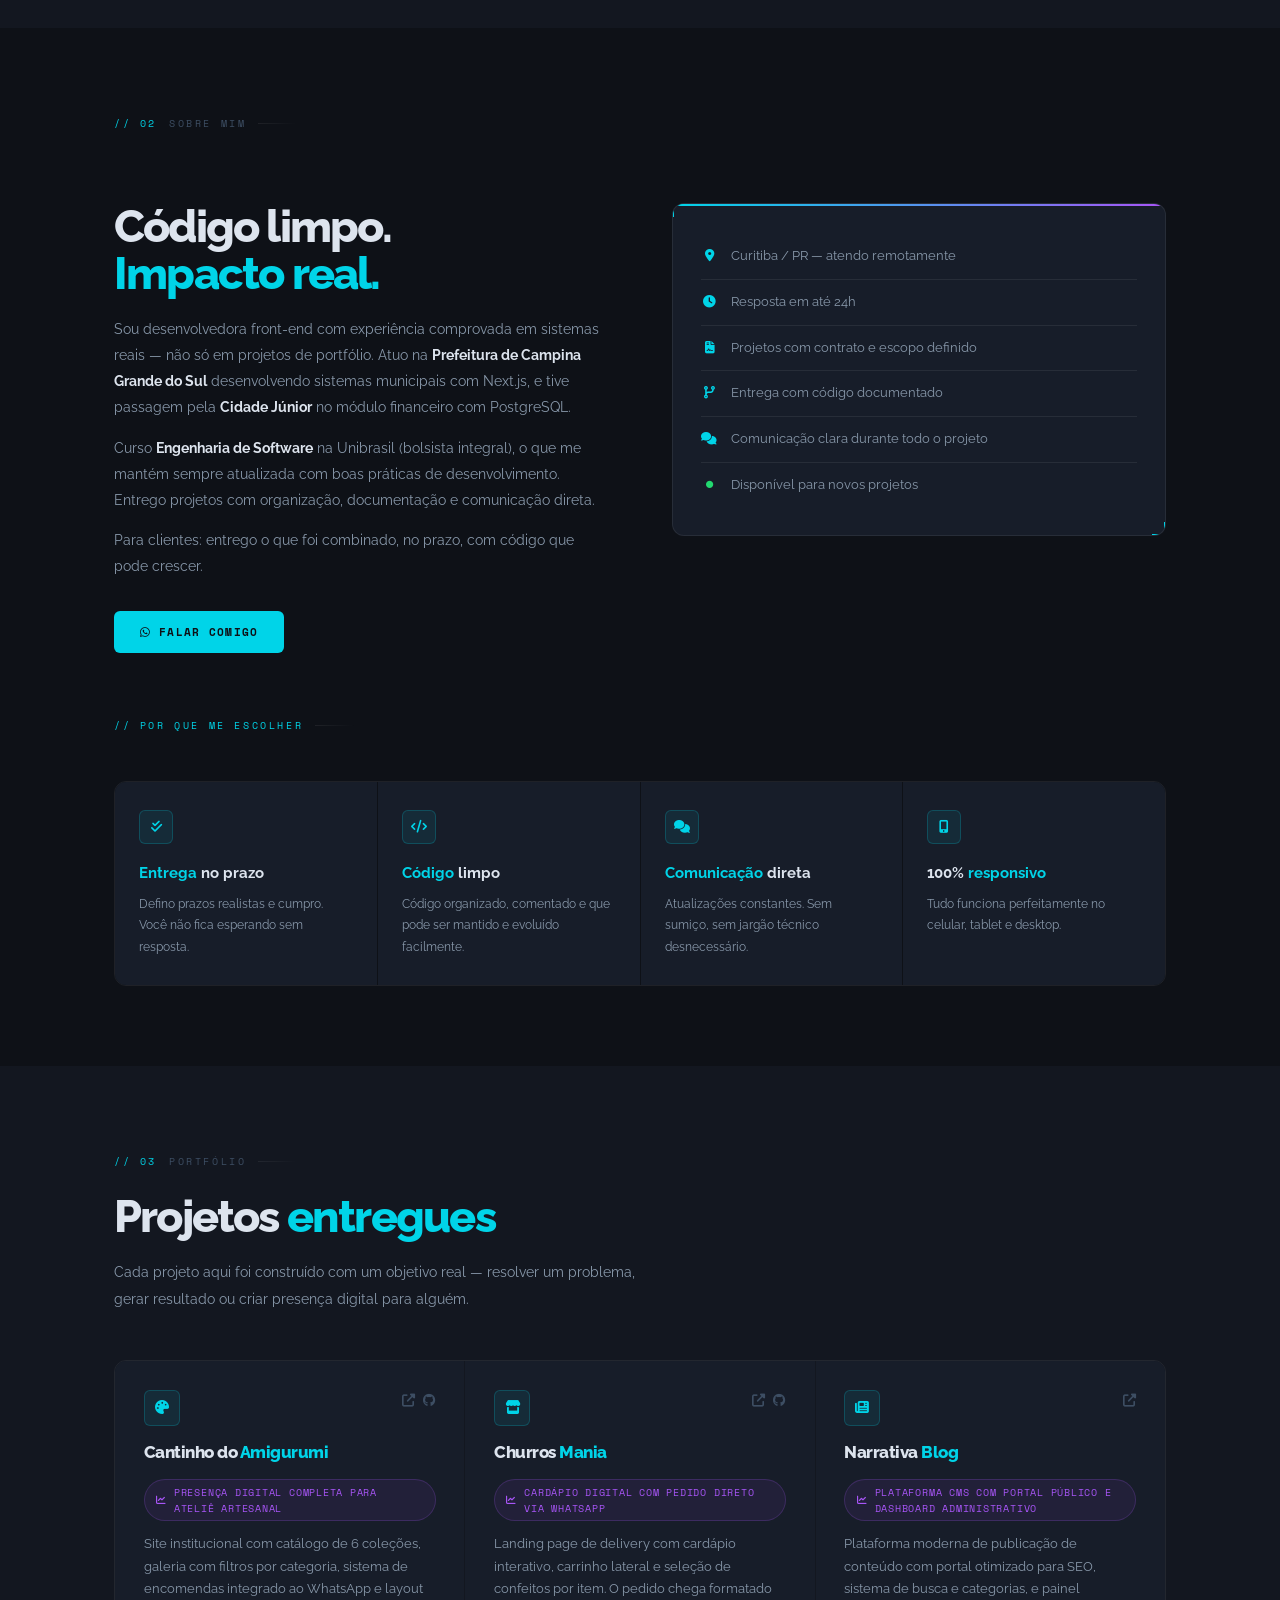
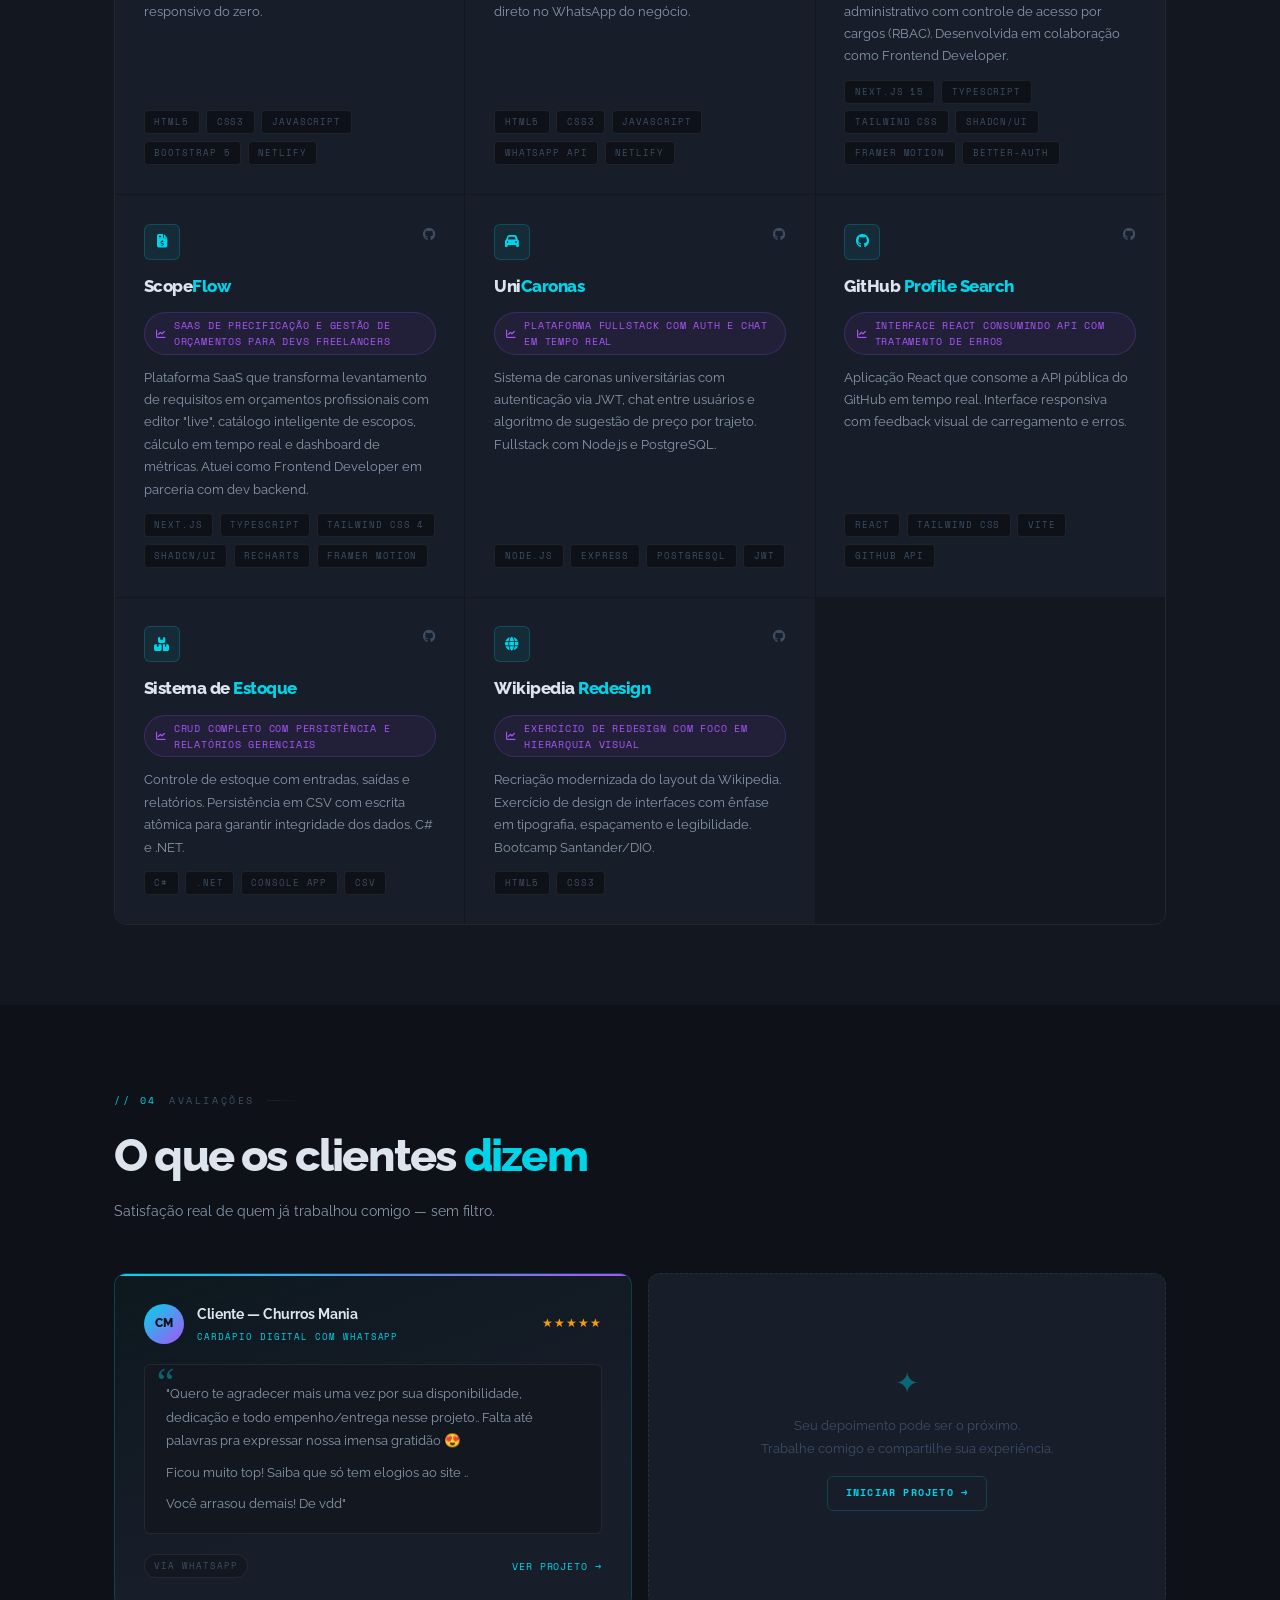
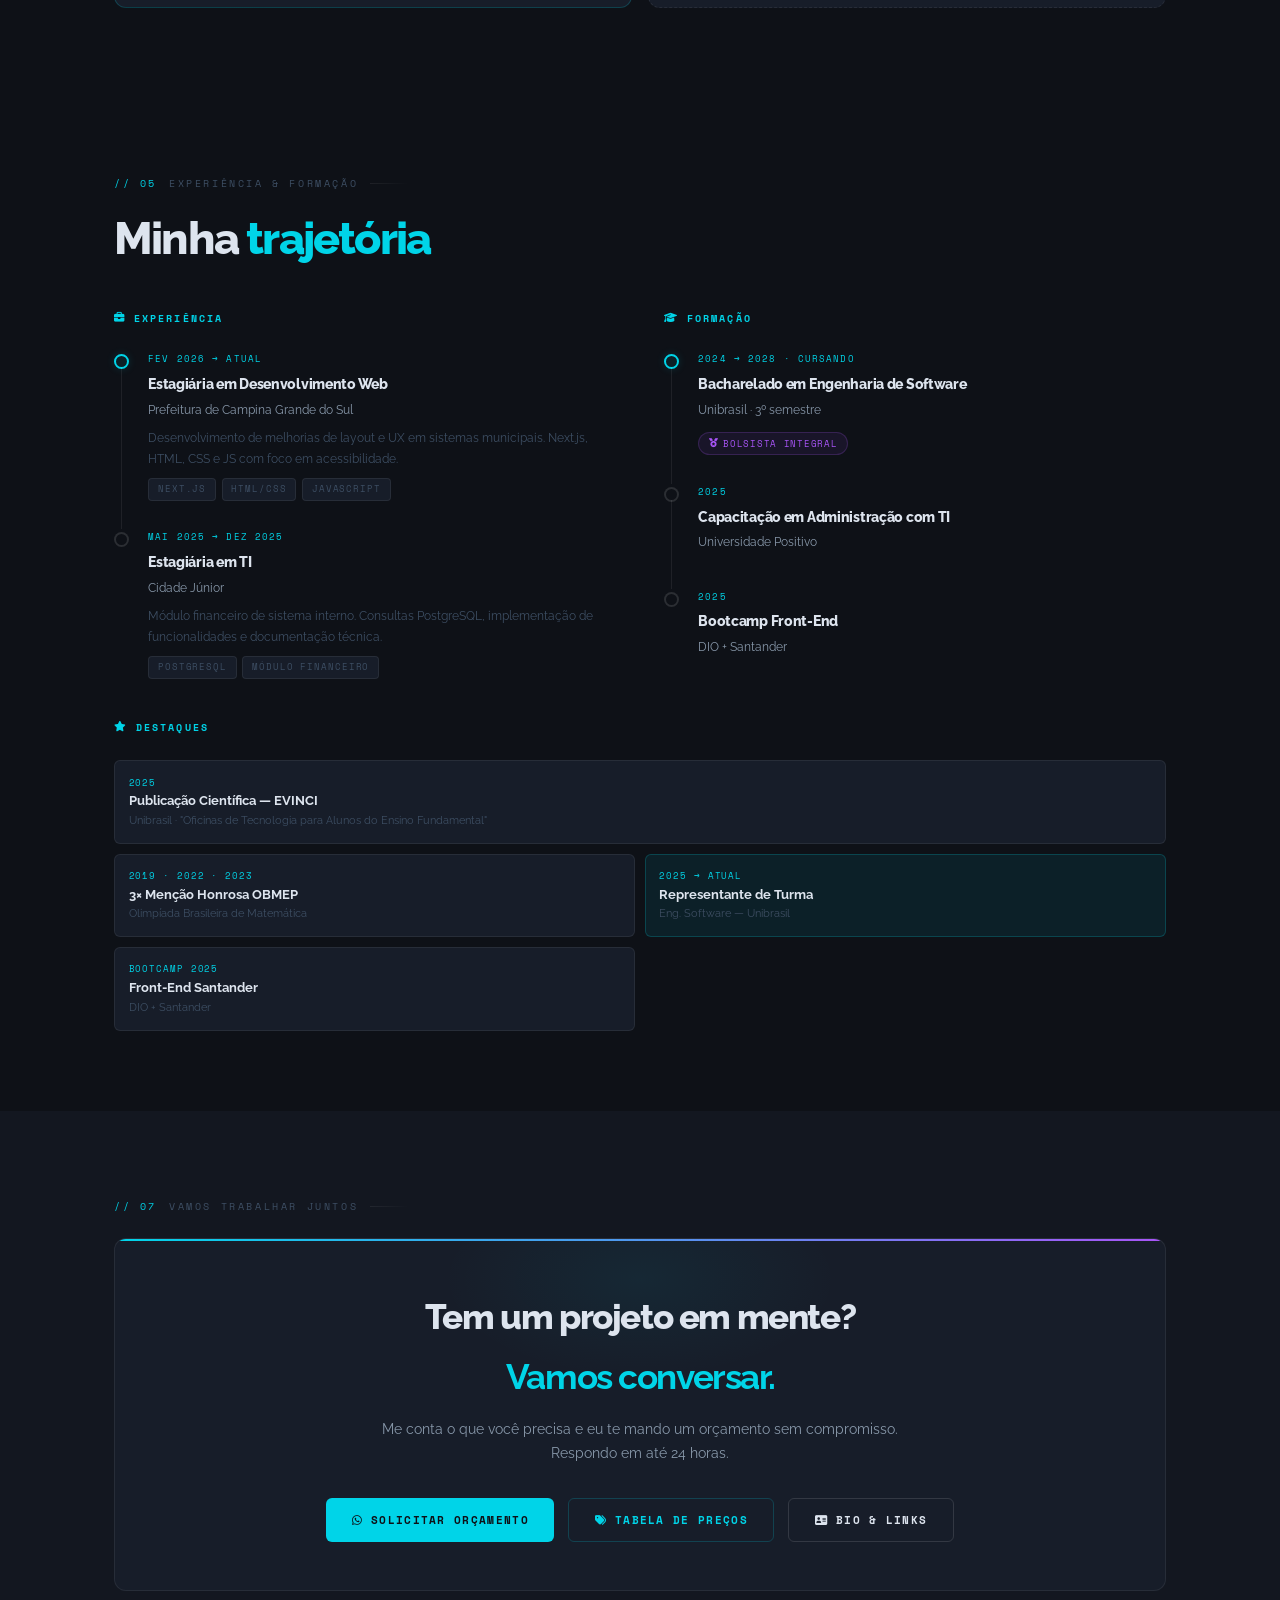
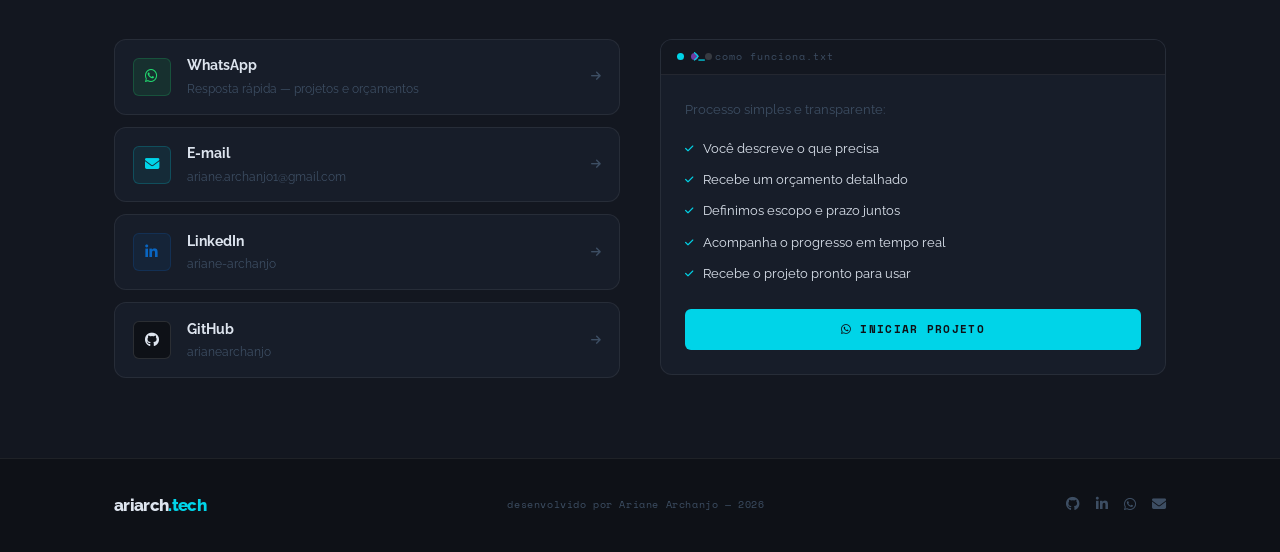
==== commit 775f4983: "." ====
--- a/index.html
+++ b/index.html
@@ -3,8 +3,15 @@
 <head>
   <meta charset="UTF-8" />
   <meta name="viewport" content="width=device-width, initial-scale=1.0" />
-  <title>ariarch.dev — Ariane Archanjo</title>
-  <meta name="description" content="Desenvolvedor front-end especializada em sites, landing pages e interfaces modernas. Solicite seu orçamento." />
+  <title>ariarch.tech — Ariane Archanjo</title>
+  <meta name="description" content="Desenvolvedora front-end especializada em sites, landing pages e interfaces modernas." />
+  <link rel="canonical" href="https://ariarch.tech/" />
+  <meta property="og:url" content="https://ariarch.tech/" />
+  <meta property="og:type" content="website" />
+  <meta property="og:title" content="ariarch.tech — Ariane Archanjo" />
+  <meta property="og:description" content="Desenvolvedora front-end especializada em sites, landing pages e interfaces modernas." />
+  <meta property="og:image" content="https://ariarch.tech/assets/img/perfil.jpeg" />
+  <meta name="twitter:card" content="summary_large_image" />
 
   <!-- Favicon -->
   <link rel="icon" href="assets/img/icon.png" type="image/png">
@@ -74,7 +81,7 @@
   <nav class="navbar" id="navbar">
     <div class="nav-inner">
       <a href="#hero" class="nav-logo" aria-label="Início">
-        ariarch<span class="ext">.dev</span>
+        ariarch<span class="ext">.tech</span>
       </a>
 
       <ul class="nav-links" id="navLinks">
@@ -736,7 +743,7 @@
     <div class="container">
       <div class="footer-inner">
         <a href="#hero" class="nav-logo">
-          ariarch<span class="ext">.dev</span>
+          ariarch<span class="ext">.tech</span>
         </a>
         <p>desenvolvido por Ariane Archanjo &mdash; <span id="year"></span></p>
         <div class="footer-socials">
--- a/assets/css/portfolio.css
+++ b/assets/css/portfolio.css
@@ -1,5 +1,5 @@
 /* ============================================================
-   ARIANE ARCHANJO — ariarch.dev
+   ARIANE ARCHANJO — ariarch.tech
    style.css  |  brand kit v2 — identidade oficial
    Paleta: Cyan #00d4e8 · Violet #a855f7
    Fundos: #0e1117 / #131720 / #171d29
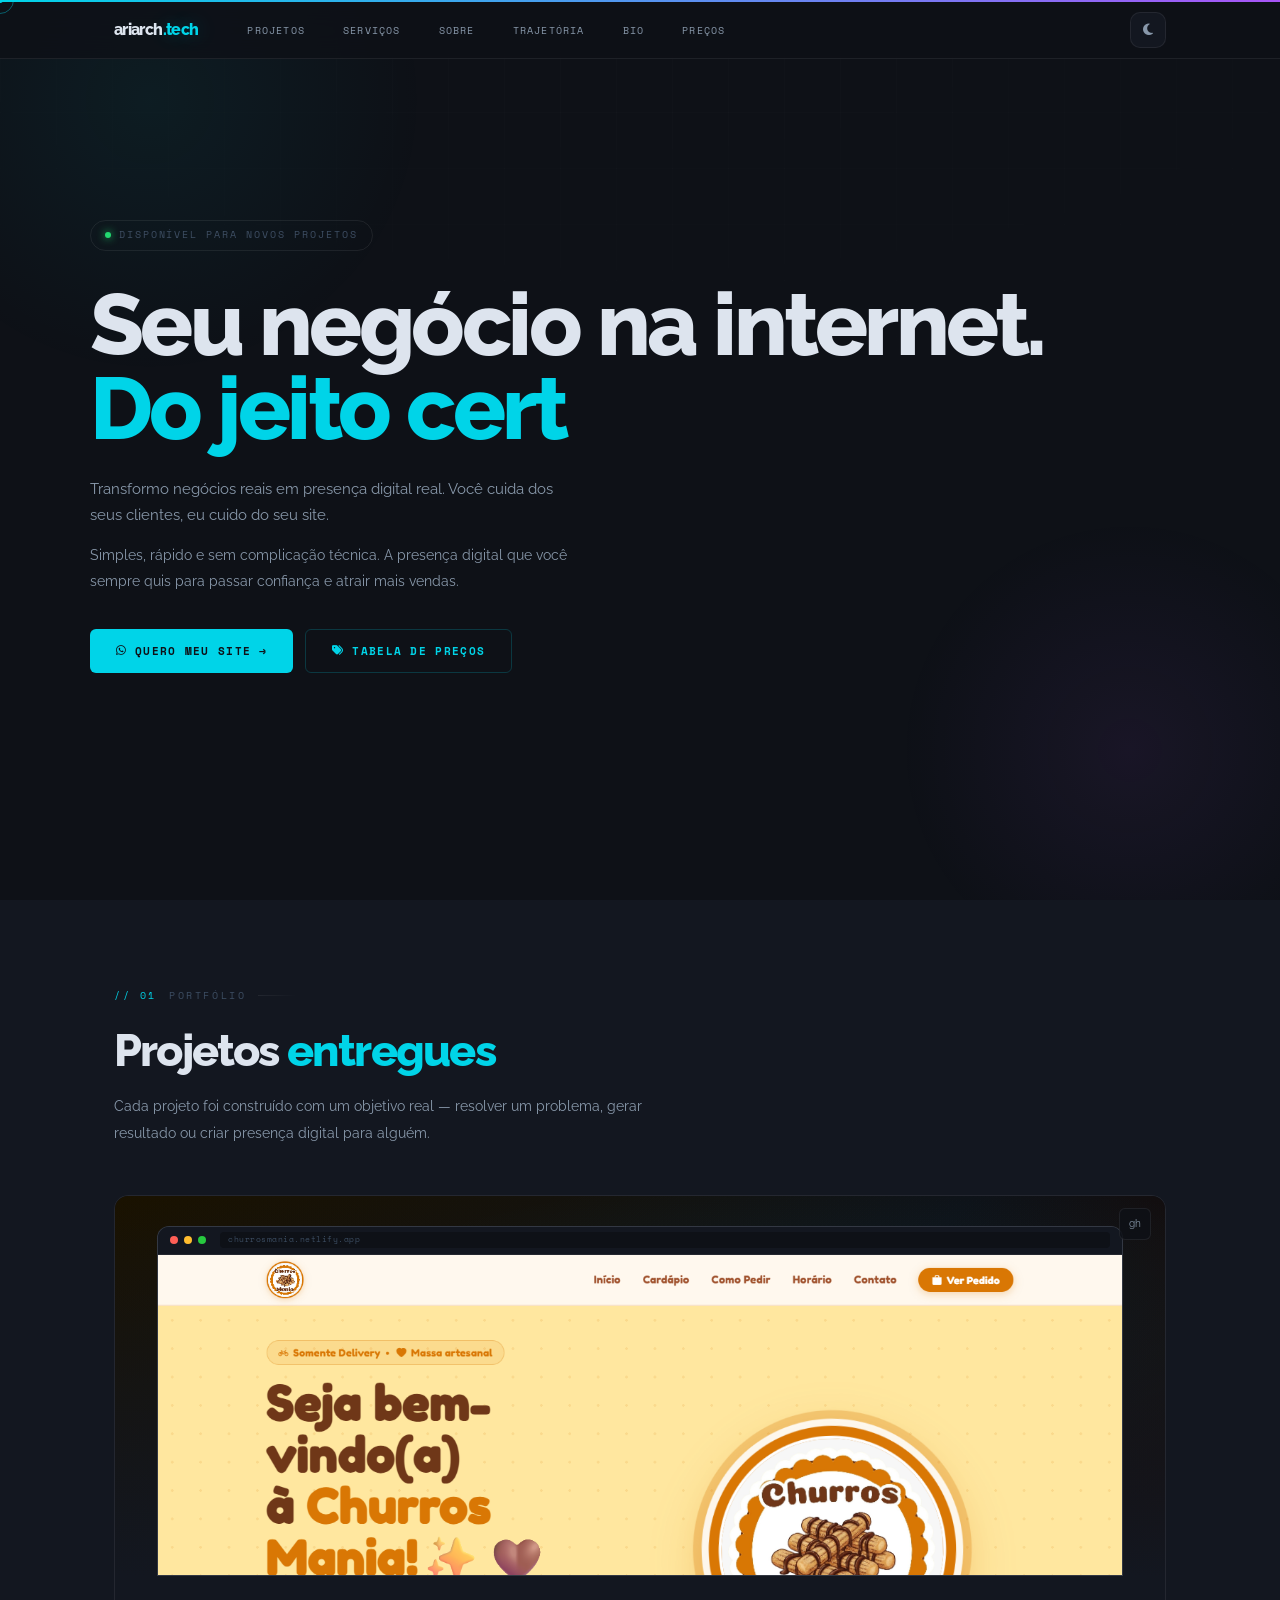
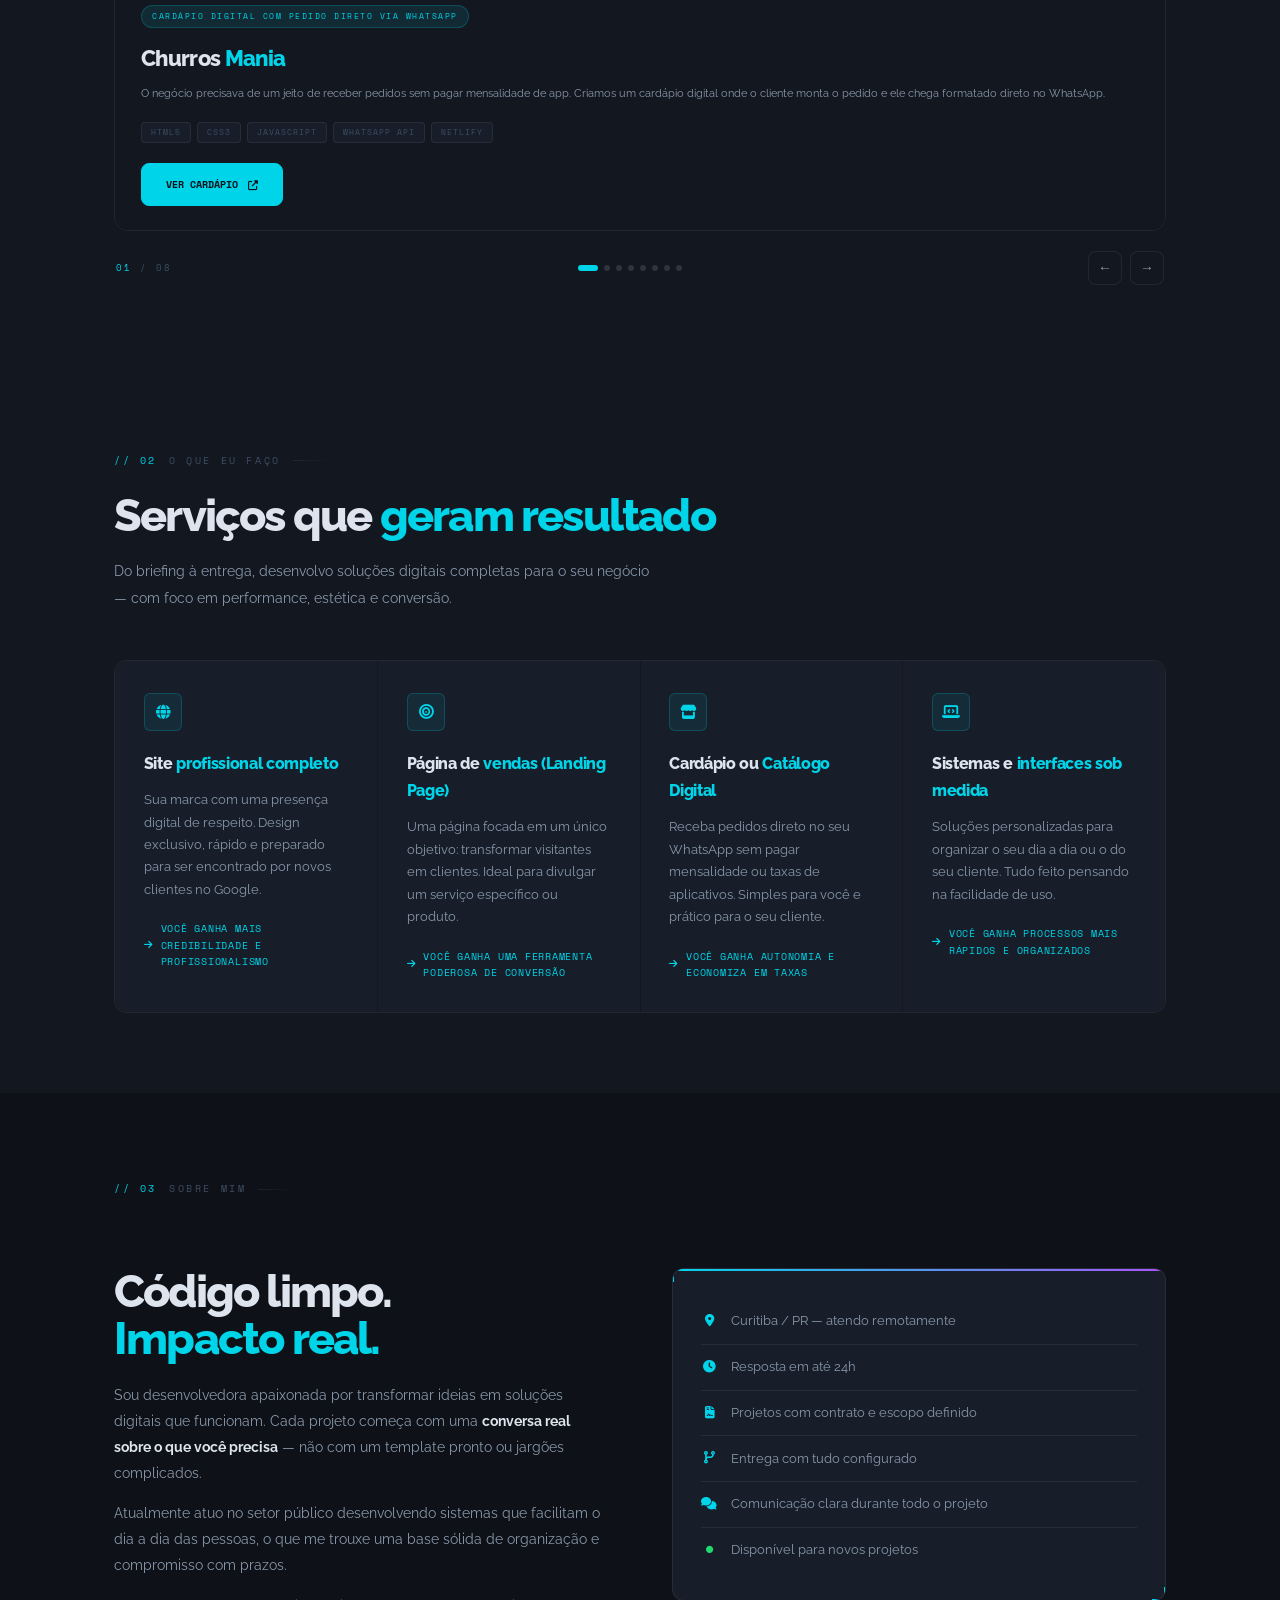
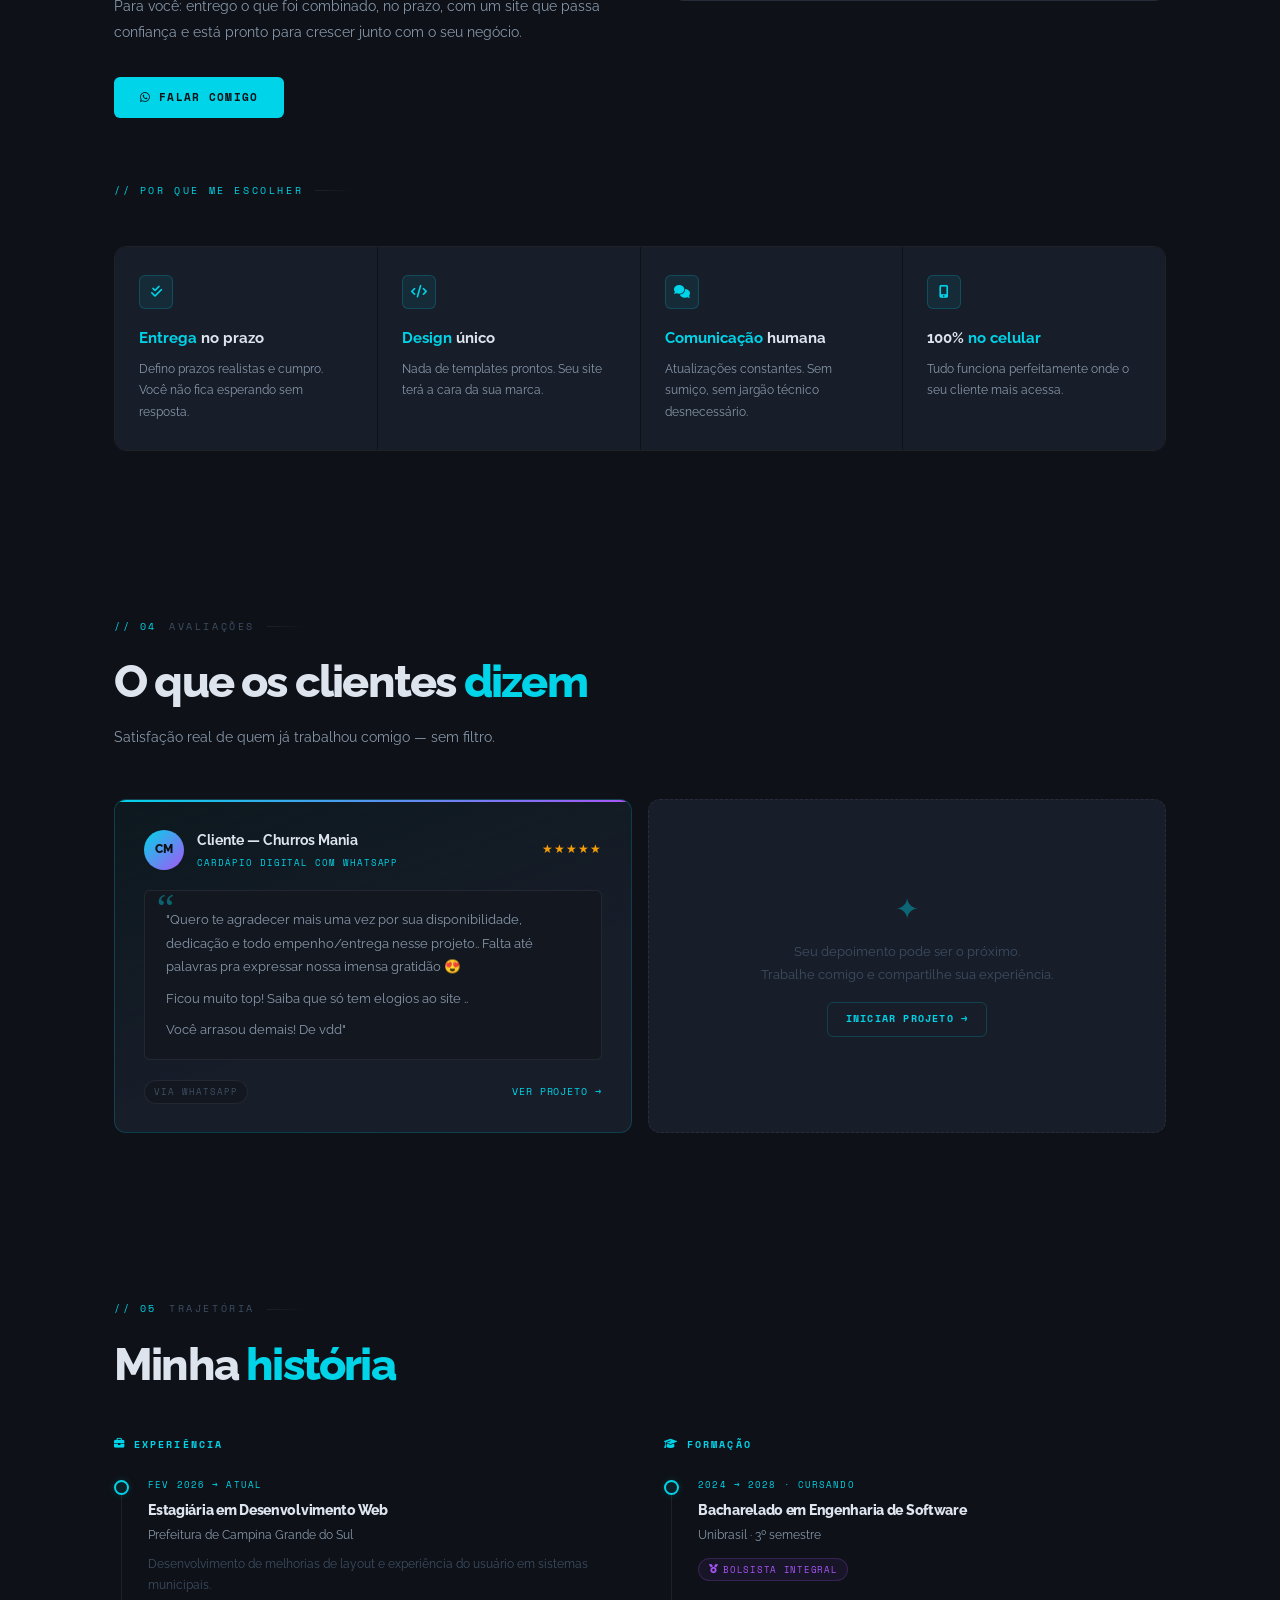
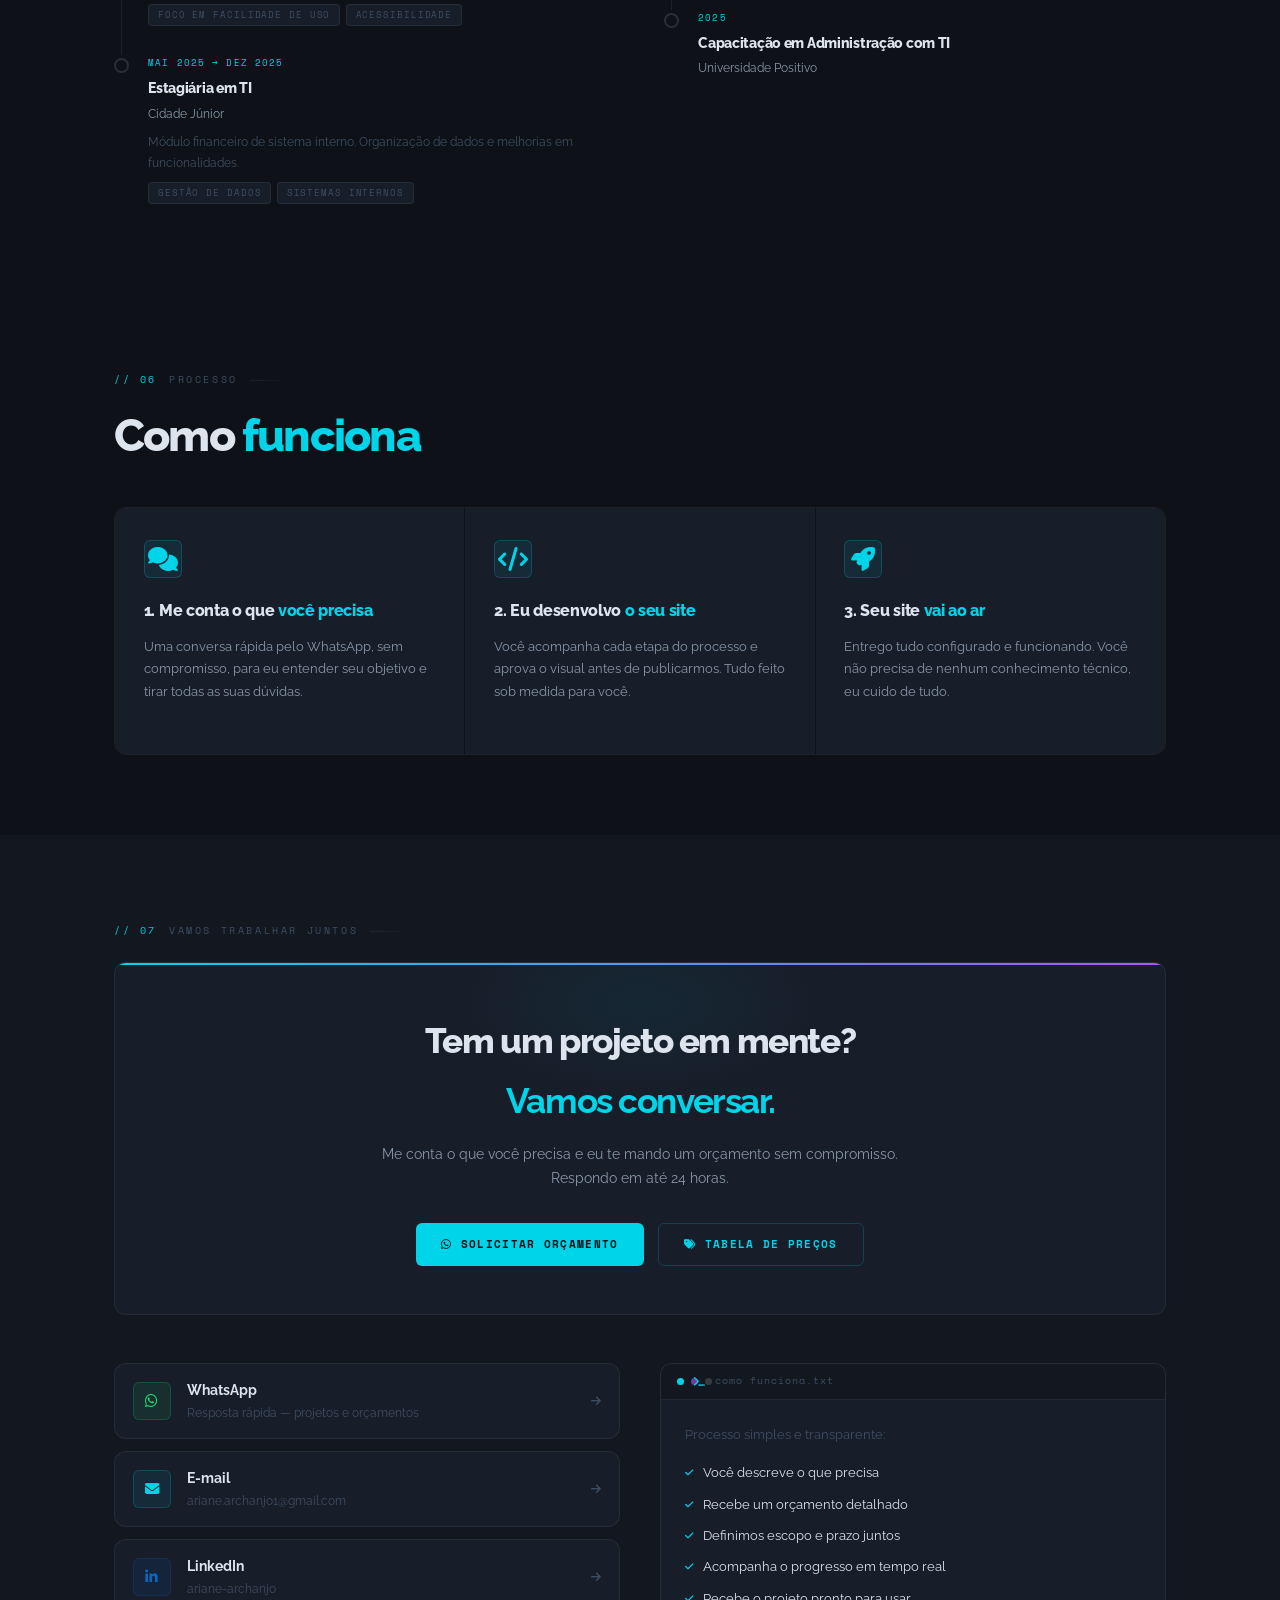
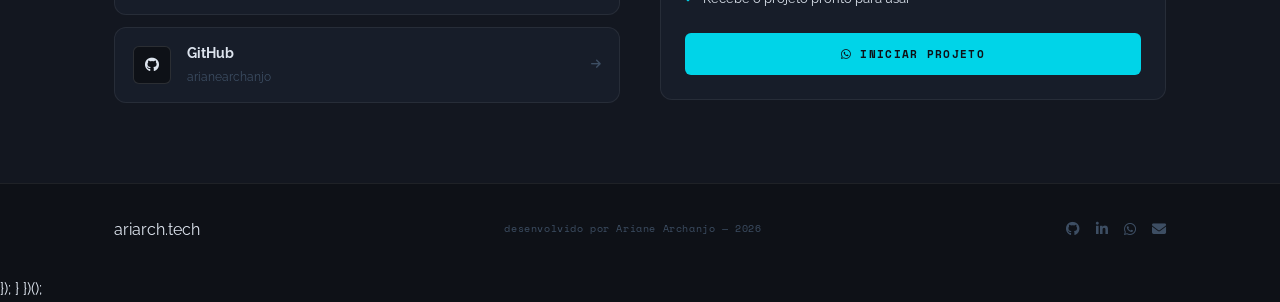
==== commit 26429de0: "." ====
--- a/index.html
+++ b/index.html
@@ -4,12 +4,12 @@
   <meta charset="UTF-8" />
   <meta name="viewport" content="width=device-width, initial-scale=1.0" />
   <title>ariarch.tech — Ariane Archanjo</title>
-  <meta name="description" content="Desenvolvedora front-end especializada em sites, landing pages e interfaces modernas." />
+  <meta name="description" content="Especialista em criar presença digital para pequenos negócios. Sites, cardápios digitais e páginas de vendas." />
   <link rel="canonical" href="https://ariarch.tech/" />
   <meta property="og:url" content="https://ariarch.tech/" />
   <meta property="og:type" content="website" />
   <meta property="og:title" content="ariarch.tech — Ariane Archanjo" />
-  <meta property="og:description" content="Desenvolvedora front-end especializada em sites, landing pages e interfaces modernas." />
+  <meta property="og:description" content="Especialista em criar presença digital para pequenos negócios. Sites, cardápios digitais e páginas de vendas." />
   <meta property="og:image" content="https://ariarch.tech/assets/img/perfil.jpeg" />
   <meta name="twitter:card" content="summary_large_image" />
 
@@ -25,6 +25,7 @@
   <link rel="stylesheet" href="https://cdnjs.cloudflare.com/ajax/libs/font-awesome/6.5.1/css/all.min.css" />
 
   <!-- Styles -->
+  <link rel="stylesheet" href="assets/css/shared.css" />
   <link rel="stylesheet" href="assets/css/portfolio.css" />
 
   <style>
@@ -70,6 +71,162 @@
     @media (max-width: 768px) {
       .nav-page-links { display: none; }
     }
+
+    /* ── PROJETOS CARROSSEL ── */
+    .carousel-outer { position: relative; }
+    .carousel-track-wrap { overflow: hidden; border-radius: 14px; }
+    .carousel-track {
+      display: flex;
+      transition: transform 0.5s cubic-bezier(0.4, 0, 0.2, 1);
+      gap: 0;
+    }
+    .slide {
+      min-width: 100%;
+      position: relative;
+      border-radius: 14px;
+      overflow: hidden;
+      background: var(--bg2);
+      border: 0.5px solid var(--border);
+    }
+    .slide-hero {
+      width: 100%; height: 380px;
+      position: relative; overflow: hidden;
+      display: flex; align-items: center; justify-content: center;
+    }
+    .hero-bg { position: absolute; inset: 0; display: flex; align-items: center; justify-content: center; }
+    .hero-overlay {
+      position: absolute; inset: 0;
+      background: linear-gradient(to bottom, transparent 0%, var(--bg2) 100%);
+    }
+    .hero-browser {
+      width: 92%; height: 350px;
+      background: var(--bg3);
+      border-radius: 12px 12px 0 0;
+      border: 1px solid var(--border-hi);
+      overflow: hidden;
+      position: relative; z-index: 1;
+      margin-top: 30px;
+    }
+    .browser-bar {
+      background: var(--bg2); height: 28px;
+      display: flex; align-items: center;
+      padding: 0 12px; gap: 6px;
+      border-bottom: 1px solid var(--border);
+    }
+    .browser-bar .dot { width: 8px; height: 8px; border-radius: 50%; }
+    .browser-url {
+      flex: 1; background: var(--bg);
+      border-radius: 4px; height: 16px; margin-left: 8px;
+      display: flex; align-items: center; padding: 0 8px;
+    }
+    .browser-url span { font-size: 8px; color: var(--text-mute); letter-spacing: 0.5px; font-family: 'Space Mono', monospace; }
+    .browser-content { height: calc(100% - 28px); overflow: hidden; position: relative; }
+    .browser-content img { width: 100%; height: 100%; object-fit: cover; object-position: top; }
+    .slide-links {
+      position: absolute; top: 12px; right: 14px;
+      display: flex; gap: 8px; z-index: 10;
+    }
+    .slide-link-btn {
+      width: 32px; height: 32px;
+      background: var(--bg-glass);
+      border: 1px solid var(--border);
+      border-radius: 6px;
+      display: flex; align-items: center; justify-content: center;
+      color: var(--text-dim); font-size: 11px; cursor: pointer;
+      text-decoration: none; transition: all 0.2s;
+    }
+    .slide-link-btn:hover { color: var(--cyan); border-color: var(--cyan-bd); }
+    .slide-info { padding: 24px 26px; background: var(--bg2); }
+    .slide-category {
+      display: inline-flex; align-items: center; gap: 5px;
+      font-size: 8px; letter-spacing: 1.5px; text-transform: uppercase;
+      padding: 4px 10px; border-radius: 999px;
+      background: var(--violet-bg); color: var(--violet);
+      border: 1px solid var(--violet-bd);
+      margin-bottom: 12px; font-family: 'Space Mono', monospace;
+    }
+    .slide-name {
+      font-family: 'Raleway', sans-serif; font-weight: 800;
+      font-size: 22px; letter-spacing: -0.03em;
+      color: var(--text); margin-bottom: 6px;
+    }
+    .slide-name em { color: var(--cyan); font-style: normal; }
+    .slide-desc {
+      font-size: 11px; color: var(--text-dim); line-height: 1.8;
+      margin-bottom: 18px; font-family: 'Raleway', sans-serif;
+    }
+    .tech-row { display: flex; flex-wrap: wrap; gap: 6px; margin-bottom: 20px; }
+    .tech-tag {
+      font-size: 8px; letter-spacing: 1px; text-transform: uppercase;
+      padding: 3px 9px; border-radius: 4px;
+      background: var(--bg3); color: var(--text-mute);
+      border: 1px solid var(--border);
+      font-family: 'Space Mono', monospace;
+    }
+    .btn-visit {
+      display: inline-flex; align-items: center; gap: 10px;
+      padding: 12px 24px; border-radius: 8px;
+      background: var(--cyan); color: var(--bg);
+      font-family: 'Space Mono', monospace; font-size: 10px; font-weight: 700;
+      text-transform: uppercase; text-decoration: none;
+      transition: all 0.2s var(--ease);
+      border: 1px solid var(--cyan);
+    }
+    .btn-visit:hover { 
+      background: transparent; color: var(--cyan);
+      transform: translateY(-2px);
+      box-shadow: 0 10px 20px -10px var(--cyan-glow);
+    }
+    .carousel-nav {
+      display: flex; align-items: center;
+      justify-content: space-between;
+      margin-top: 20px; padding: 0 2px;
+    }
+    .nav-dots { display: flex; gap: 6px; align-items: center; }
+    .nav-dot {
+      width: 6px; height: 6px; border-radius: 999px;
+      background: var(--border-hi); cursor: pointer;
+      transition: all 0.3s;
+    }
+    .nav-dot.active { background: var(--cyan); width: 20px; }
+    .nav-btns { display: flex; gap: 8px; }
+    .nav-btn {
+      width: 34px; height: 34px; border-radius: 8px;
+      border: 1px solid var(--border);
+      background: var(--bg2); color: var(--text-dim);
+      cursor: pointer; display: flex; align-items: center; justify-content: center;
+      font-size: 14px; font-family: monospace; transition: all 0.2s;
+    }
+    .nav-btn:hover { background: var(--cyan-bg); border-color: var(--cyan-bd); color: var(--cyan); }
+    .counter-text { font-size: 9px; color: var(--text-mute); letter-spacing: 2px; font-family: 'Space Mono', monospace; }
+    .counter-text span { color: var(--cyan); }
+
+    /* ── RESPONSIVIDADE CARROSSEL ── */
+    @media (max-width: 768px) {
+      .slide-hero { height: 260px; }
+      .hero-browser { height: 230px; width: 90%; }
+      .slide-info { padding: 18px 20px; }
+      .slide-name { font-size: 18px; }
+      .slide-desc { font-size: 10px; margin-bottom: 12px; }
+      .tech-row { margin-bottom: 15px; }
+      .btn-visit { padding: 10px 20px; font-size: 9px; width: 100%; justify-content: center; }
+      .slide-links { top: 10px; right: 10px; }
+      .slide-link-btn { width: 28px; height: 28px; font-size: 10px; }
+    }
+
+    @media (max-width: 480px) {
+      .slide-hero { height: 200px; }
+      .hero-browser { height: 175px; margin-top: 20px; }
+      .browser-bar { height: 22px; padding: 0 8px; }
+      .browser-bar .dot { width: 6px; height: 6px; }
+      .browser-url { height: 12px; margin-left: 6px; }
+      .browser-url span { font-size: 6px; }
+      .slide-info { padding: 15px; }
+      .slide-category { font-size: 7px; padding: 3px 8px; margin-bottom: 8px; }
+      .slide-name { font-size: 16px; }
+      .slide-desc { font-size: 9px; line-height: 1.6; }
+      .tech-tag { font-size: 7px; padding: 2px 7px; }
+    }
   </style>
 </head>
 <body>
@@ -78,34 +235,26 @@
   <div class="cursor-follower" id="cursorFollower"></div>
 
   <!-- ===================== NAVBAR ===================== -->
-  <nav class="navbar" id="navbar">
-    <div class="nav-inner">
-      <a href="#hero" class="nav-logo" aria-label="Início">
+  <nav class="site-nav" id="siteNav">
+    <div class="site-nav__inner">
+      <a href="index.html" class="site-nav__logo">
         ariarch<span class="ext">.tech</span>
       </a>
 
-      <ul class="nav-links" id="navLinks">
-        <li><a href="#services"   class="nav-link">// serviços</a></li>
-        <li><a href="#about"      class="nav-link">// sobre</a></li>
-        <li><a href="#projects"   class="nav-link">// projetos</a></li>
-        <li><a href="#experience" class="nav-link">// trajetória</a></li>
-        <li><a href="#contact"    class="nav-link">// contato</a></li>
+      <ul class="site-nav__links" id="navLinks">
+        <li><a href="#projects"    data-anchor="projects">Projetos</a></li>
+        <li><a href="#services"    data-anchor="services">Serviços</a></li>
+        <li><a href="#about"       data-anchor="about">Sobre</a></li>
+        <li><a href="#experience"  data-anchor="experience">Trajetória</a></li>
+        <li><a href="pages/bio.html" data-page="bio.html">Bio</a></li>
+        <li><a href="pages/precos.html" data-page="precos.html">Preços</a></li>
       </ul>
 
-      <!-- Links para as outras páginas do site -->
-      <div class="nav-page-links">
-        <a href="pages/bio.html"     class="nav-page-link">Bio</a>
-        <a href="pages/precos.html"  class="nav-page-link">Preços</a>
-        <a href="https://wa.me/5541997392226?text=Oi!%20Vi%20seu%20portfólio%20e%20quero%20um%20orçamento" class="nav-page-link cta" target="_blank" rel="noopener">
-          <i class="fab fa-whatsapp"></i> Orçamento
-        </a>
-      </div>
-
-      <div class="nav-actions">
+      <div class="site-nav__actions">
         <button class="theme-toggle" id="themeToggle" aria-label="Alternar tema">
           <i class="fas fa-moon" id="themeIcon"></i>
         </button>
-        <button class="hamburger" id="hamburger" aria-label="Abrir menu" aria-expanded="false">
+        <button class="site-nav__hamburger" id="navHamburger" aria-label="Abrir menu" aria-expanded="false">
           <span></span><span></span><span></span>
         </button>
       </div>
@@ -123,45 +272,348 @@
       </div>
 
       <h1 class="hero-name reveal">
-        <span class="line">Seu negócio</span>
-        <span class="line accent2">merece um site</span>
-        <span class="line accent">que converte.</span>
+        <span class="line">Seu negócio na internet.</span>
+        <span class="line accent" id="typedText">Do jeito certo.</span>
       </h1>
 
       <p class="hero-tagline reveal">
-        Desenvolvo interfaces modernas e funcionais para empresas e projetos digitais.
+        Transformo negócios reais em presença digital real. Você cuida dos seus clientes, eu cuido do seu site.
       </p>
 
-      <p class="hero-title reveal">
-        <span class="typed-text" id="typedText"></span><span class="typed-cursor">|</span>
-      </p>
-
       <p class="hero-desc reveal">
-        Sou Ariane Archanjo, desenvolvedora front-end com experiência em sistemas reais.
-        Transformo ideias em produtos digitais com código limpo, entrega no prazo e comunicação clara.
+        Simples, rápido e sem complicação técnica. A presença digital que você sempre quis para passar confiança e atrair mais vendas.
       </p>
 
       <div class="hero-cta reveal">
         <a href="https://wa.me/5541997392226" target="_blank" rel="noopener" class="btn btn-primary">
-          <i class="fab fa-whatsapp"></i> Solicitar orçamento
+          <i class="fab fa-whatsapp"></i> Quero meu site →
         </a>
         <a href="pages/precos.html" class="btn btn-outline-cyan">
           <i class="fas fa-tags"></i> Tabela de Preços
         </a>
-        <a href="#projects" class="btn btn-ghost">
-          <i class="fas fa-eye"></i> Ver projetos
-        </a>
       </div>
 
 
     </div>
+  </section>
+
+  <!-- ===================== PROJETOS — CARROSSEL ===================== -->
+  <section class="projects section" id="projects">
+    <div class="container">
+      <div class="section-label reveal"><span>// 01</span> portfólio</div>
+      <h2 class="section-title reveal">Projetos <strong>entregues</strong></h2>
+      <p class="section-sub reveal">
+        Cada projeto foi construído com um objetivo real — resolver um problema, gerar resultado
+        ou criar presença digital para alguém.
+      </p>
+
+      <div class="carousel-outer reveal">
+        <div class="carousel-track-wrap">
+          <div class="carousel-track" id="projectsTrack">
+
+            <!-- SLIDE 1 — Churros Mania -->
+            <div class="slide">
+              <div class="slide-hero">
+                <div class="hero-bg" style="background:linear-gradient(135deg,#1a1200 0%,#0e1117 60%,#1a0800 100%);">
+                  <div style="position:absolute;inset:0;background:radial-gradient(ellipse at 70% 40%,rgba(0,212,232,0.08) 0%,transparent 55%);"></div>
+                </div>
+                <div class="hero-browser">
+                  <div class="browser-bar">
+                    <div class="dot" style="background:#ff5f56;"></div>
+                    <div class="dot" style="background:#ffbd2e;"></div>
+                    <div class="dot" style="background:#27c93f;"></div>
+                    <div class="browser-url"><span>churrosmania.netlify.app</span></div>
+                  </div>
+                  <div class="browser-content">
+                    <img src="assets/img/projetos/Churros Mania.png" alt="Screenshot Churros Mania">
+                  </div>
+                </div>
+                <div class="hero-overlay"></div>
+                <div class="slide-links">
+                  <a href="https://github.com/arianearchanjo" target="_blank" rel="noopener" class="slide-link-btn" style="font-size:10px;">gh</a>
+                </div>
+              </div>
+              <div class="slide-info">
+                <div class="slide-category" style="background:rgba(0,212,232,0.1);color:#00d4e8;border-color:rgba(0,212,232,0.2);">cardápio digital com pedido direto via whatsapp</div>
+                <div class="slide-name">Churros <em>Mania</em></div>
+                <div class="slide-desc">O negócio precisava de um jeito de receber pedidos sem pagar mensalidade de app. Criamos um cardápio digital onde o cliente monta o pedido e ele chega formatado direto no WhatsApp.</div>
+                <div class="tech-row">
+                  <span class="tech-tag">html5</span><span class="tech-tag">css3</span>
+                  <span class="tech-tag">javascript</span><span class="tech-tag">whatsapp api</span><span class="tech-tag">netlify</span>
+                </div>
+                <a href="https://churrosmania.netlify.app/" target="_blank" rel="noopener" class="btn-visit">
+                  Ver Cardápio <i class="fas fa-external-link-alt"></i>
+                </a>
+              </div>
+            </div>
+
+            <!-- SLIDE 2 — Cantinho do Amigurumi -->
+            <div class="slide">
+              <div class="slide-hero">
+                <div class="hero-bg" style="background:linear-gradient(135deg,#1a0e2e 0%,#0e1117 60%,#0d1f1a 100%);">
+                  <div style="position:absolute;inset:0;background:radial-gradient(ellipse at 30% 50%,rgba(168,85,247,0.12) 0%,transparent 60%);"></div>
+                </div>
+                <div class="hero-browser">
+                  <div class="browser-bar">
+                    <div class="dot" style="background:#ff5f56;"></div>
+                    <div class="dot" style="background:#ffbd2e;"></div>
+                    <div class="dot" style="background:#27c93f;"></div>
+                    <div class="browser-url"><span>cantinho-amigurumi.netlify.app</span></div>
+                  </div>
+                  <div class="browser-content">
+                    <img src="assets/img/projetos/Cantinho do Amigurumi.png" alt="Screenshot Cantinho do Amigurumi">
+                  </div>
+                </div>
+                <div class="hero-overlay"></div>
+                <div class="slide-links">
+                  <a href="https://github.com/arianearchanjo" target="_blank" rel="noopener" class="slide-link-btn" style="font-size:10px;">gh</a>
+                </div>
+              </div>
+              <div class="slide-info">
+                <div class="slide-category">presença digital completa e catálogo online</div>
+                <div class="slide-name">Cantinho do <em>Amigurumi</em></div>
+                <div class="slide-desc">O desafio era organizar as encomendas e mostrar os produtos de forma profissional. Desenvolvemos um catálogo digital que facilita a escolha do cliente e agiliza o pedido pelo WhatsApp.</div>
+                <div class="tech-row">
+                  <span class="tech-tag">html5</span><span class="tech-tag">css3</span>
+                  <span class="tech-tag">javascript</span><span class="tech-tag">bootstrap 5</span><span class="tech-tag">netlify</span>
+                </div>
+                <a href="https://cantinho-amigurumi.netlify.app/" target="_blank" rel="noopener" class="btn-visit">
+                  Visitar Site <i class="fas fa-external-link-alt"></i>
+                </a>
+              </div>
+            </div>
+
+            <!-- SLIDE 3 — Accounting Pro -->
+            <div class="slide">
+              <div class="slide-hero">
+                <div class="hero-bg" style="background:linear-gradient(135deg,#0e1525 0%,#0e1117 60%,#1a2030 100%);">
+                  <div style="position:absolute;inset:0;background:radial-gradient(ellipse at 30% 40%,rgba(0,212,232,0.1) 0%,transparent 60%);"></div>
+                </div>
+                <div class="hero-browser">
+                  <div class="browser-bar">
+                    <div class="dot" style="background:#ff5f56;"></div>
+                    <div class="dot" style="background:#ffbd2e;"></div>
+                    <div class="dot" style="background:#27c93f;"></div>
+                    <div class="browser-url"><span>accounting-pro.netlify.app</span></div>
+                  </div>
+                  <div class="browser-content">
+                    <img src="assets/img/projetos/Contabilidade Estratégica.png" alt="Screenshot Accounting Pro">
+                  </div>
+                </div>
+                <div class="hero-overlay"></div>
+                <div class="slide-links">
+                  <a href="https://github.com/arianearchanjo" target="_blank" rel="noopener" class="slide-link-btn" style="font-size:10px;">gh</a>
+                </div>
+              </div>
+              <div class="slide-info">
+                <div class="slide-category" style="background:rgba(0,212,232,0.1);color:#00d4e8;border-color:rgba(0,212,232,0.2);">landing page estratégica de alta conversão</div>
+                <div class="slide-name">Accounting <em>Pro</em></div>
+                <div class="slide-desc">Página de alta performance focada em autoridade. Um site moderno que passa confiança e profissionalismo para quem busca atrair novos clientes qualificados.</div>
+                <div class="tech-row">
+                  <span class="tech-tag">html5</span><span class="tech-tag">css3</span>
+                  <span class="tech-tag">javascript vanilla</span><span class="tech-tag">bootstrap 5</span>
+                </div>
+                <a href="https://arianearchanjo.github.io/contabilidade-estrategica-template/" target="_blank" rel="noopener" class="btn-visit">
+                  Visitar Site <i class="fas fa-external-link-alt"></i>
+                </a>
+              </div>
+            </div>
+
+            <!-- SLIDE 4 — UniCaronas -->
+            <div class="slide">
+              <div class="slide-hero">
+                <div class="hero-bg" style="background:linear-gradient(135deg,#0a1117 0%,#0e1117 60%,#0a1520 100%);">
+                  <div style="position:absolute;inset:0;background:radial-gradient(ellipse at 40% 50%,rgba(0,212,232,0.07) 0%,transparent 55%);"></div>
+                </div>
+                <div class="hero-browser">
+                  <div class="browser-bar">
+                    <div class="dot" style="background:#ff5f56;"></div>
+                    <div class="dot" style="background:#ffbd2e;"></div>
+                    <div class="dot" style="background:#27c93f;"></div>
+                    <div class="browser-url"><span>unicaronas · fullstack</span></div>
+                  </div>
+                  <div class="browser-content">
+                    <img src="assets/img/projetos/UniCaronas.png" alt="Screenshot UniCaronas">
+                  </div>
+                </div>
+                <div class="hero-overlay"></div>
+              </div>
+              <div class="slide-info">
+                <div class="slide-category">plataforma fullstack com auth e chat em tempo real</div>
+                <div class="slide-name">Uni<em>Caronas</em></div>
+                <div class="slide-desc">Sistema de caronas universitárias que ajuda estudantes a economizar e viajar com segurança através de uma interface simples e direta.</div>
+                <div class="tech-row">
+                  <span class="tech-tag">node.js</span><span class="tech-tag">express</span>
+                  <span class="tech-tag">postgresql</span><span class="tech-tag">jwt</span>
+                </div>
+                <a href="https://github.com/arianearchanjo" target="_blank" rel="noopener" class="btn-visit">
+                  Ver Código <i class="fab fa-github"></i>
+                </a>
+              </div>
+            </div>
+
+            <!-- SLIDE 5 — GitHub Profile Search -->
+            <div class="slide">
+              <div class="slide-hero">
+                <div class="hero-bg" style="background:linear-gradient(135deg,#0d1117 0%,#0e1117 60%,#0d1520 100%);">
+                  <div style="position:absolute;inset:0;background:radial-gradient(ellipse at 50% 40%,rgba(0,212,232,0.06) 0%,transparent 55%);"></div>
+                </div>
+                <div class="hero-browser">
+                  <div class="browser-bar">
+                    <div class="dot" style="background:#ff5f56;"></div>
+                    <div class="dot" style="background:#ffbd2e;"></div>
+                    <div class="dot" style="background:#27c93f;"></div>
+                    <div class="browser-url"><span>github-profile-search · react</span></div>
+                  </div>
+                  <div class="browser-content">
+                    <img src="assets/img/projetos/github.jpg" alt="Screenshot GitHub Profile Search">
+                  </div>
+                </div>
+                <div class="hero-overlay"></div>
+              </div>
+              <div class="slide-info">
+                <div class="slide-category">interface react consumindo api com tratamento de erros</div>
+                <div class="slide-name">GitHub <em>Profile Search</em></div>
+                <div class="slide-desc">Uma ferramenta rápida para encontrar profissionais no GitHub, com visual limpo e busca instantânea de informações.</div>
+                <div class="tech-row">
+                  <span class="tech-tag">react</span><span class="tech-tag">tailwind css</span>
+                  <span class="tech-tag">vite</span><span class="tech-tag">github api</span>
+                </div>
+                <a href="https://github.com/arianearchanjo" target="_blank" rel="noopener" class="btn-visit">
+                  Ver Repositório <i class="fab fa-github"></i>
+                </a>
+              </div>
+            </div>
+
+            <!-- SLIDE 6 — Sistema de Estoque -->
+            <div class="slide">
+              <div class="slide-hero">
+                <div class="hero-bg" style="background:linear-gradient(135deg,#0a1a10 0%,#0e1117 60%,#0a1010 100%);">
+                  <div style="position:absolute;inset:0;background:radial-gradient(ellipse at 35% 45%,rgba(34,217,112,0.07) 0%,transparent 55%);"></div>
+                </div>
+                <div class="hero-browser">
+                  <div class="browser-bar">
+                    <div class="dot" style="background:#ff5f56;"></div>
+                    <div class="dot" style="background:#ffbd2e;"></div>
+                    <div class="dot" style="background:#27c93f;"></div>
+                    <div class="browser-url"><span>sistema-estoque · c# .net</span></div>
+                  </div>
+                  <div class="browser-content">
+                    <img src="assets/img/projetos/crud-console.jpg" alt="Screenshot Sistema de Estoque">
+                  </div>
+                </div>
+                <div class="hero-overlay"></div>
+              </div>
+              <div class="slide-info">
+                <div class="slide-category" style="background:rgba(34,217,112,0.08);color:#22d970;border-color:rgba(34,217,112,0.2);">crud completo com persistência e relatórios gerenciais</div>
+                <div class="slide-name">Sistema de <em style="color:#22d970;">Estoque</em></div>
+                <div class="slide-desc">Organização de produtos e vendas de forma simples e segura, ideal para quem quer sair do papel ou das planilhas complicadas.</div>
+                <div class="tech-row">
+                  <span class="tech-tag">c#</span><span class="tech-tag">.net</span>
+                  <span class="tech-tag">console app</span><span class="tech-tag">csv</span>
+                </div>
+                <a href="https://github.com/arianearchanjo" target="_blank" rel="noopener" class="btn-visit">
+                  Ver Projeto <i class="fab fa-github"></i>
+                </a>
+              </div>
+            </div>
+
+            <!-- SLIDE 7 — Narrativa Blog -->
+            <div class="slide">
+              <div class="slide-hero">
+                <div class="hero-bg" style="background:linear-gradient(135deg,#0a1a1a 0%,#0e1117 60%,#0a0d1a 100%);">
+                  <div style="position:absolute;inset:0;background:radial-gradient(ellipse at 50% 40%,rgba(34,217,112,0.06) 0%,transparent 55%);"></div>
+                </div>
+                <div class="hero-browser">
+                  <div class="browser-bar">
+                    <div class="dot" style="background:#ff5f56;"></div>
+                    <div class="dot" style="background:#ffbd2e;"></div>
+                    <div class="dot" style="background:#27c93f;"></div>
+                    <div class="browser-url"><span>narrativa.blog</span></div>
+                  </div>
+                  <div class="browser-content">
+                    <img src="assets/img/projetos/Narrativa.png" alt="Screenshot Narrativa Blog">
+                  </div>
+                </div>
+                <div class="hero-overlay"></div>
+              </div>
+              <div class="slide-info">
+                <div class="slide-category" style="background:rgba(34,217,112,0.08);color:#22d970;border-color:rgba(34,217,112,0.2);">plataforma cms com portal público e dashboard administrativo</div>
+                <div class="slide-name">Narrativa <em style="color:#22d970;">Blog</em></div>
+                <div class="slide-desc">Plataforma moderna de publicação com portal otimizado para SEO, sistema de busca e categorias, e painel administrativo para gestão fácil de conteúdo.</div>
+                <div class="tech-row">
+                  <span class="tech-tag">next.js 15</span><span class="tech-tag">typescript</span>
+                  <span class="tech-tag">tailwind css</span><span class="tech-tag">shadcn/ui</span><span class="tech-tag">rbac</span>
+                </div>
+                <a href="https://narrativa.blog/" target="_blank" rel="noopener" class="btn-visit">
+                  Acessar Blog <i class="fas fa-external-link-alt"></i>
+                </a>
+              </div>
+            </div>
+
+            <!-- SLIDE 8 — ScopeFlow -->
+            <div class="slide">
+              <div class="slide-hero">
+                <div class="hero-bg" style="background:linear-gradient(135deg,#0a0d1a 0%,#0e1117 60%,#110a1a 100%);">
+                  <div style="position:absolute;inset:0;background:radial-gradient(ellipse at 60% 40%,rgba(168,85,247,0.10) 0%,transparent 55%);"></div>
+                </div>
+                <div class="hero-browser">
+                  <div class="browser-bar">
+                    <div class="dot" style="background:#ff5f56;"></div>
+                    <div class="dot" style="background:#ffbd2e;"></div>
+                    <div class="dot" style="background:#27c93f;"></div>
+                    <div class="browser-url"><span>scopeflow · saas</span></div>
+                  </div>
+                  <div class="browser-content">
+                    <img src="assets/img/projetos/ScopeFlow.png" alt="Screenshot ScopeFlow">
+                  </div>
+                </div>
+                <div class="hero-overlay"></div>
+              </div>
+              <div class="slide-info">
+                <div class="slide-category" style="background:rgba(168,85,247,0.1);color:#a855f7;border-color:rgba(168,85,247,0.2);">saas de precificação e gestão de orçamentos para devs freelancers</div>
+                <div class="slide-name">Scope<em style="color:#a855f7;">Flow</em></div>
+                <div class="slide-desc">Plataforma para profissionais que precisam organizar orçamentos e cobrar de forma justa, com visualização clara de lucros e prazos.</div>
+                <div class="tech-row">
+                  <span class="tech-tag">next.js</span><span class="tech-tag">typescript</span>
+                  <span class="tech-tag">tailwind css 4</span><span class="tech-tag">recharts</span><span class="tech-tag">framer motion</span>
+                </div>
+                <a href="https://github.com/arianearchanjo/scopeflow" target="_blank" rel="noopener" class="btn-visit">
+                  Ver no GitHub <i class="fab fa-github"></i>
+                </a>
+              </div>
+            </div>
+
+          </div><!-- /carousel-track -->
+        </div><!-- /carousel-track-wrap -->
+
+        <div class="carousel-nav">
+          <div class="counter-text"><span id="projCur">01</span> / 08</div>
+          <div class="nav-dots" id="projDots">
+            <div class="nav-dot active" onclick="projGoTo(0)"></div>
+            <div class="nav-dot" onclick="projGoTo(1)"></div>
+            <div class="nav-dot" onclick="projGoTo(2)"></div>
+            <div class="nav-dot" onclick="projGoTo(3)"></div>
+            <div class="nav-dot" onclick="projGoTo(4)"></div>
+            <div class="nav-dot" onclick="projGoTo(5)"></div>
+            <div class="nav-dot" onclick="projGoTo(6)"></div>
+            <div class="nav-dot" onclick="projGoTo(7)"></div>
+          </div>
+          <div class="nav-btns">
+            <button class="nav-btn" onclick="projPrev()">←</button>
+            <button class="nav-btn" onclick="projNext()">→</button>
+          </div>
+        </div>
+
+      </div><!-- /carousel-outer -->
+    </div><!-- /container -->
   </section>
 
   <!-- ===================== SERVIÇOS ===================== -->
   <section class="services section" id="services">
     <div class="container">
       <div class="section-label reveal">
-        <span>// 01</span> o que eu faço
+        <span>// 02</span> o que eu faço
       </div>
       <h2 class="section-title reveal">
         Serviços que <strong>geram resultado</strong>
@@ -175,53 +627,53 @@
 
         <div class="service-card reveal">
           <div class="service-icon"><i class="fas fa-globe"></i></div>
-          <div class="service-name">Sites <strong>institucionais</strong></div>
+          <div class="service-name">Site <strong>profissional completo</strong></div>
           <p class="service-desc">
-            Presença digital profissional para sua empresa ou marca. Design único, responsivo e
-            otimizado para SEO — pronto para impressionar desde o primeiro acesso.
+            Sua marca com uma presença digital de respeito. Design exclusivo, rápido e 
+            preparado para ser encontrado por novos clientes no Google.
           </p>
           <div class="service-benefit">
             <i class="fas fa-arrow-right"></i>
-            Mais credibilidade e confiança para o cliente
+            Você ganha mais credibilidade e profissionalismo
           </div>
         </div>
 
         <div class="service-card reveal">
           <div class="service-icon"><i class="fas fa-bullseye"></i></div>
-          <div class="service-name">Landing <strong>pages</strong></div>
+          <div class="service-name">Página de <strong>vendas (Landing Page)</strong></div>
           <p class="service-desc">
-            Páginas focadas em conversão para campanhas, produtos ou serviços.
-            CTA estratégico, hierarquia visual clara e carregamento rápido.
+            Uma página focada em um único objetivo: transformar visitantes em clientes. 
+            Ideal para divulgar um serviço específico ou produto.
           </p>
           <div class="service-benefit">
             <i class="fas fa-arrow-right"></i>
-            Mais leads e vendas para sua campanha
+            Você ganha uma ferramenta poderosa de conversão
           </div>
         </div>
 
         <div class="service-card reveal">
           <div class="service-icon"><i class="fas fa-store"></i></div>
-          <div class="service-name">Sites para <strong>pequenos negócios</strong></div>
+          <div class="service-name">Cardápio ou <strong>Catálogo Digital</strong></div>
           <p class="service-desc">
-            Cardápios digitais, catálogos de produtos, integração com WhatsApp e redes sociais.
-            Solução acessível com resultado profissional.
+            Receba pedidos direto no seu WhatsApp sem pagar mensalidade ou taxas de aplicativos. 
+            Simples para você e prático para o seu cliente.
           </p>
           <div class="service-benefit">
             <i class="fas fa-arrow-right"></i>
-            Venda online sem complexidade
+            Você ganha autonomia e economiza em taxas
           </div>
         </div>
 
         <div class="service-card reveal">
           <div class="service-icon"><i class="fas fa-laptop-code"></i></div>
-          <div class="service-name">Interfaces <strong>front-end</strong></div>
+          <div class="service-name">Sistemas e <strong>interfaces sob medida</strong></div>
           <p class="service-desc">
-            Desenvolvimento de interfaces para sistemas web, dashboards e aplicações.
-            HTML, CSS e JavaScript puros ou com React e Next.js.
+            Soluções personalizadas para organizar o seu dia a dia ou o do seu cliente. 
+            Tudo feito pensando na facilidade de uso.
           </p>
           <div class="service-benefit">
             <i class="fas fa-arrow-right"></i>
-            Interface que o usuário quer usar
+            Você ganha processos mais rápidos e organizados
           </div>
         </div>
 
@@ -233,7 +685,7 @@
   <section class="about section" id="about">
     <div class="container">
       <div class="section-label reveal">
-        <span>// 02</span> sobre mim
+        <span>// 03</span> sobre mim
       </div>
 
       <div class="about-grid">
@@ -243,18 +695,17 @@
           </h2>
           <div class="about-body reveal">
             <p>
-              Sou desenvolvedora front-end com experiência comprovada em sistemas reais —
-              não só em projetos de portfólio. Atuo na <strong>Prefeitura de Campina Grande do Sul</strong>
-              desenvolvendo sistemas municipais com Next.js, e tive passagem pela
-              <strong>Cidade Júnior</strong> no módulo financeiro com PostgreSQL.
+              Sou desenvolvedora apaixonada por transformar ideias em soluções digitais que funcionam. 
+              Cada projeto começa com uma <strong>conversa real sobre o que você precisa</strong> — 
+              não com um template pronto ou jargões complicados.
             </p>
             <p>
-              Curso <strong>Engenharia de Software</strong> na Unibrasil (bolsista integral),
-              o que me mantém sempre atualizada com boas práticas de desenvolvimento.
-              Entrego projetos com organização, documentação e comunicação direta.
+              Atualmente atuo no setor público desenvolvendo sistemas que facilitam o dia a dia das pessoas, 
+              o que me trouxe uma base sólida de organização e compromisso com prazos.
             </p>
             <p>
-              Para clientes: entrego o que foi combinado, no prazo, com código que pode crescer.
+              Para você: entrego o que foi combinado, no prazo, com um site que passa confiança 
+              e está pronto para crescer junto com o seu negócio.
             </p>
           </div>
           <a href="https://wa.me/5541997392226" target="_blank" rel="noopener" class="btn btn-primary reveal">
@@ -280,7 +731,7 @@
               </div>
               <div class="card-row">
                 <i class="fas fa-code-branch"></i>
-                <span>Entrega com código documentado</span>
+                <span>Entrega com tudo configurado</span>
               </div>
               <div class="card-row">
                 <i class="fas fa-comments"></i>
@@ -307,213 +758,19 @@
         </div>
         <div class="diff-card reveal">
           <div class="diff-icon"><i class="fas fa-code"></i></div>
-          <div class="diff-title"><strong>Código</strong> limpo</div>
-          <p class="diff-desc">Código organizado, comentado e que pode ser mantido e evoluído facilmente.</p>
+          <div class="diff-title"><strong>Design</strong> único</div>
+          <p class="diff-desc">Nada de templates prontos. Seu site terá a cara da sua marca.</p>
         </div>
         <div class="diff-card reveal">
           <div class="diff-icon"><i class="fas fa-comments"></i></div>
-          <div class="diff-title"><strong>Comunicação</strong> direta</div>
+          <div class="diff-title"><strong>Comunicação</strong> humana</div>
           <p class="diff-desc">Atualizações constantes. Sem sumiço, sem jargão técnico desnecessário.</p>
         </div>
         <div class="diff-card reveal">
           <div class="diff-icon"><i class="fas fa-mobile-alt"></i></div>
-          <div class="diff-title">100% <strong>responsivo</strong></div>
-          <p class="diff-desc">Tudo funciona perfeitamente no celular, tablet e desktop.</p>
-        </div>
-      </div>
-    </div>
-  </section>
-
-  <!-- ===================== PROJETOS ===================== -->
-  <section class="projects section" id="projects">
-    <div class="container">
-      <div class="section-label reveal">
-        <span>// 03</span> portfólio
-      </div>
-      <h2 class="section-title reveal">Projetos <strong>entregues</strong></h2>
-      <p class="section-sub reveal">
-        Cada projeto aqui foi construído com um objetivo real — resolver um problema, gerar resultado
-        ou criar presença digital para alguém.
-      </p>
-
-      <div class="projects-grid">
-
-        <article class="project-card reveal">
-          <div class="project-top">
-            <div class="project-icons"><i class="fas fa-palette"></i></div>
-            <div class="project-links">
-              <a href="https://cantinho-amigurumi.netlify.app/" target="_blank" rel="noopener" aria-label="Ver ao vivo"><i class="fas fa-external-link-alt"></i></a>
-              <a href="https://github.com/arianearchanjo" target="_blank" rel="noopener" aria-label="GitHub"><i class="fab fa-github"></i></a>
-            </div>
-          </div>
-          <h3 class="project-name">Cantinho do <strong>Amigurumi</strong></h3>
-          <div class="project-result">
-            <i class="fas fa-chart-line"></i>
-            Presença digital completa para ateliê artesanal
-          </div>
-          <p class="project-desc">
-            Site institucional com catálogo de 6 coleções, galeria com filtros por categoria,
-            sistema de encomendas integrado ao WhatsApp e layout responsivo do zero.
-          </p>
-          <div class="project-tech">
-            <span>HTML5</span><span>CSS3</span><span>JavaScript</span>
-            <span>Bootstrap 5</span><span>Netlify</span>
-          </div>
-        </article>
-
-        <article class="project-card reveal">
-          <div class="project-top">
-            <div class="project-icons"><i class="fas fa-store"></i></div>
-            <div class="project-links">
-              <a href="https://churrosmania.netlify.app/" target="_blank" rel="noopener" aria-label="Ver ao vivo"><i class="fas fa-external-link-alt"></i></a>
-              <a href="https://github.com/arianearchanjo" target="_blank" rel="noopener" aria-label="GitHub"><i class="fab fa-github"></i></a>
-            </div>
-          </div>
-          <h3 class="project-name">Churros <strong>Mania</strong></h3>
-          <div class="project-result">
-            <i class="fas fa-chart-line"></i>
-            Cardápio digital com pedido direto via WhatsApp
-          </div>
-          <p class="project-desc">
-            Landing page de delivery com cardápio interativo, carrinho lateral e seleção
-            de confeitos por item. O pedido chega formatado direto no WhatsApp do negócio.
-          </p>
-          <div class="project-tech">
-            <span>HTML5</span><span>CSS3</span><span>JavaScript</span>
-            <span>WhatsApp API</span><span>Netlify</span>
-          </div>
-        </article>
-        <article class="project-card reveal">
-  <div class="project-top">
-    <div class="project-icons"><i class="fas fa-newspaper"></i></div>
-    <div class="project-links">
-      <a href="https://narrativa.blog/" target="_blank" rel="noopener" aria-label="Ver ao vivo"><i class="fas fa-external-link-alt"></i></a>
-    </div>
-  </div>
-  <h3 class="project-name">Narrativa <strong>Blog</strong></h3>
-  <div class="project-result">
-    <i class="fas fa-chart-line"></i>
-    Plataforma CMS com portal público e dashboard administrativo
-  </div>
-  <p class="project-desc">
-    Plataforma moderna de publicação de conteúdo com portal otimizado para SEO,
-    sistema de busca e categorias, e painel administrativo com controle de acesso
-    por cargos (RBAC). Desenvolvida em colaboração como Frontend Developer.
-  </p>
-  <div class="project-tech">
-    <span>Next.js 15</span><span>TypeScript</span><span>Tailwind CSS</span>
-    <span>Shadcn/UI</span><span>Framer Motion</span><span>Better-Auth</span>
-  </div>
-</article>
-
-<article class="project-card reveal">
-  <div class="project-top">
-    <div class="project-icons"><i class="fas fa-file-invoice-dollar"></i></div>
-    <div class="project-links">
-      <a href="https://github.com/arianearchanjo/scopeflow" target="_blank" rel="noopener" aria-label="GitHub"><i class="fab fa-github"></i></a>
-    </div>
-  </div>
-  <h3 class="project-name">Scope<strong>Flow</strong></h3>
-  <div class="project-result">
-    <i class="fas fa-chart-line"></i>
-    SaaS de precificação e gestão de orçamentos para devs freelancers
-  </div>
-  <p class="project-desc">
-    Plataforma SaaS que transforma levantamento de requisitos em orçamentos
-    profissionais com editor "live", catálogo inteligente de escopos, cálculo
-    em tempo real e dashboard de métricas. Atuei como Frontend Developer em parceria com dev backend.
-  </p>
-  <div class="project-tech">
-    <span>Next.js</span><span>TypeScript</span><span>Tailwind CSS 4</span>
-    <span>Shadcn/UI</span><span>Recharts</span><span>Framer Motion</span>
-  </div>
-</article>
-        <article class="project-card reveal">
-          <div class="project-top">
-            <div class="project-icons"><i class="fas fa-car"></i></div>
-            <div class="project-links">
-              <a href="https://github.com/arianearchanjo" target="_blank" rel="noopener" aria-label="GitHub"><i class="fab fa-github"></i></a>
-            </div>
-          </div>
-          <h3 class="project-name">Uni<strong>Caronas</strong></h3>
-          <div class="project-result">
-            <i class="fas fa-chart-line"></i>
-            Plataforma fullstack com auth e chat em tempo real
-          </div>
-          <p class="project-desc">
-            Sistema de caronas universitárias com autenticação via JWT, chat entre usuários
-            e algoritmo de sugestão de preço por trajeto. Fullstack com Node.js e PostgreSQL.
-          </p>
-          <div class="project-tech">
-            <span>Node.js</span><span>Express</span>
-            <span>PostgreSQL</span><span>JWT</span>
-          </div>
-        </article>
-
-        <article class="project-card reveal">
-          <div class="project-top">
-            <div class="project-icons"><i class="fab fa-github"></i></div>
-            <div class="project-links">
-              <a href="https://github.com/arianearchanjo" target="_blank" rel="noopener" aria-label="GitHub"><i class="fab fa-github"></i></a>
-            </div>
-          </div>
-          <h3 class="project-name">GitHub <strong>Profile Search</strong></h3>
-          <div class="project-result">
-            <i class="fas fa-chart-line"></i>
-            Interface React consumindo API com tratamento de erros
-          </div>
-          <p class="project-desc">
-            Aplicação React que consome a API pública do GitHub em tempo real.
-            Interface responsiva com feedback visual de carregamento e erros.
-          </p>
-          <div class="project-tech">
-            <span>React</span><span>Tailwind CSS</span>
-            <span>Vite</span><span>GitHub API</span>
-          </div>
-        </article>
-
-        <article class="project-card reveal">
-          <div class="project-top">
-            <div class="project-icons"><i class="fas fa-boxes-stacked"></i></div>
-            <div class="project-links">
-              <a href="https://github.com/arianearchanjo" target="_blank" rel="noopener" aria-label="GitHub"><i class="fab fa-github"></i></a>
-            </div>
-          </div>
-          <h3 class="project-name">Sistema de <strong>Estoque</strong></h3>
-          <div class="project-result">
-            <i class="fas fa-chart-line"></i>
-            CRUD completo com persistência e relatórios gerenciais
-          </div>
-          <p class="project-desc">
-            Controle de estoque com entradas, saídas e relatórios. Persistência em CSV
-            com escrita atômica para garantir integridade dos dados. C# e .NET.
-          </p>
-          <div class="project-tech">
-            <span>C#</span><span>.NET</span><span>Console App</span><span>CSV</span>
-          </div>
-        </article>
-
-        <article class="project-card reveal">
-          <div class="project-top">
-            <div class="project-icons"><i class="fas fa-globe"></i></div>
-            <div class="project-links">
-              <a href="https://github.com/arianearchanjo" target="_blank" rel="noopener" aria-label="GitHub"><i class="fab fa-github"></i></a>
-            </div>
-          </div>
-          <h3 class="project-name">Wikipedia <strong>Redesign</strong></h3>
-          <div class="project-result">
-            <i class="fas fa-chart-line"></i>
-            Exercício de redesign com foco em hierarquia visual
-          </div>
-          <p class="project-desc">
-            Recriação modernizada do layout da Wikipedia. Exercício de design de interfaces
-            com ênfase em tipografia, espaçamento e legibilidade. Bootcamp Santander/DIO.
-          </p>
-          <div class="project-tech">
-            <span>HTML5</span><span>CSS3</span>
-          </div>
-        </article>
-
+          <div class="diff-title">100% <strong>no celular</strong></div>
+          <p class="diff-desc">Tudo funciona perfeitamente onde o seu cliente mais acessa.</p>
+        </div>
       </div>
     </div>
   </section>
@@ -573,9 +830,9 @@
   <section class="experience section" id="experience">
     <div class="container">
       <div class="section-label reveal">
-        <span>// 05</span> experiência &amp; formação
-      </div>
-      <h2 class="section-title reveal">Minha <strong>trajetória</strong></h2>
+        <span>// 05</span> trajetória
+      </div>
+      <h2 class="section-title reveal">Minha <strong>história</strong></h2>
 
       <div class="timeline-wrap">
         <div class="timeline-col reveal">
@@ -587,8 +844,8 @@
                 <span class="tl-date">Fev 2026 → atual</span>
                 <h4>Estagiária em Desenvolvimento Web</h4>
                 <p class="tl-company">Prefeitura de Campina Grande do Sul</p>
-                <p class="tl-desc">Desenvolvimento de melhorias de layout e UX em sistemas municipais. Next.js, HTML, CSS e JS com foco em acessibilidade.</p>
-                <div class="tl-tags"><span>Next.js</span><span>HTML/CSS</span><span>JavaScript</span></div>
+                <p class="tl-desc">Desenvolvimento de melhorias de layout e experiência do usuário em sistemas municipais.</p>
+                <div class="tl-tags"><span>Foco em Facilidade de Uso</span><span>Acessibilidade</span></div>
               </div>
             </div>
             <div class="timeline-item">
@@ -597,8 +854,8 @@
                 <span class="tl-date">Mai 2025 → Dez 2025</span>
                 <h4>Estagiária em TI</h4>
                 <p class="tl-company">Cidade Júnior</p>
-                <p class="tl-desc">Módulo financeiro de sistema interno. Consultas PostgreSQL, implementação de funcionalidades e documentação técnica.</p>
-                <div class="tl-tags"><span>PostgreSQL</span><span>Módulo Financeiro</span></div>
+                <p class="tl-desc">Módulo financeiro de sistema interno. Organização de dados e melhorias em funcionalidades.</p>
+                <div class="tl-tags"><span>Gestão de Dados</span><span>Sistemas Internos</span></div>
               </div>
             </div>
           </div>
@@ -624,41 +881,35 @@
                 <p class="tl-company">Universidade Positivo</p>
               </div>
             </div>
-            <div class="timeline-item">
-              <div class="tl-dot"></div>
-              <div class="tl-content">
-                <span class="tl-date">2025</span>
-                <h4>Bootcamp Front-End</h4>
-                <p class="tl-company">DIO + Santander</p>
-              </div>
-            </div>
-          </div>
-        </div>
-      </div>
-
-      <div class="achievements">
-        <h3 class="timeline-heading" style="margin-top: 2.5rem;"><i class="fas fa-star"></i> Destaques</h3>
-        <div class="highlights-grid">
-          <div class="highlight-card">
-            <span class="hl-date">2025</span>
-            <strong>Publicação Científica — EVINCI</strong>
-            <span class="hl-sub">Unibrasil · "Oficinas de Tecnologia para Alunos do Ensino Fundamental"</span>
-          </div>
-          <div class="highlight-card">
-            <span class="hl-date">2019 · 2022 · 2023</span>
-            <strong>3× Menção Honrosa OBMEP</strong>
-            <span class="hl-sub">Olimpíada Brasileira de Matemática</span>
-          </div>
-          <div class="highlight-card highlight-active">
-            <span class="hl-date">2025 → atual</span>
-            <strong>Representante de Turma</strong>
-            <span class="hl-sub">Eng. Software — Unibrasil</span>
-          </div>
-          <div class="highlight-card">
-            <span class="hl-date">Bootcamp 2025</span>
-            <strong>Front-End Santander</strong>
-            <span class="hl-sub">DIO + Santander</span>
-          </div>
+          </div>
+        </div>
+      </div>
+    </div>
+  </section>
+
+  <!-- ===================== COMO FUNCIONA ===================== -->
+  <section class="how-it-works section" id="how-it-works">
+    <div class="container">
+      <div class="section-label reveal"><span>// 06</span> processo</div>
+      <h2 class="section-title reveal">Como <strong>funciona</strong></h2>
+      
+      <div class="services-grid">
+        <div class="service-card reveal">
+          <div class="service-icon"><i class="fas fa-comments" style="font-size: 1.5rem; color: var(--cyan);"></i></div>
+          <div class="service-name">1. Me conta o que <strong>você precisa</strong></div>
+          <p class="service-desc">Uma conversa rápida pelo WhatsApp, sem compromisso, para eu entender seu objetivo e tirar todas as suas dúvidas.</p>
+        </div>
+        
+        <div class="service-card reveal">
+          <div class="service-icon"><i class="fas fa-code" style="font-size: 1.5rem; color: var(--cyan);"></i></div>
+          <div class="service-name">2. Eu desenvolvo <strong>o seu site</strong></div>
+          <p class="service-desc">Você acompanha cada etapa do processo e aprova o visual antes de publicarmos. Tudo feito sob medida para você.</p>
+        </div>
+        
+        <div class="service-card reveal">
+          <div class="service-icon"><i class="fas fa-rocket" style="font-size: 1.5rem; color: var(--cyan);"></i></div>
+          <div class="service-name">3. Seu site <strong>vai ao ar</strong></div>
+          <p class="service-desc">Entrego tudo configurado e funcionando. Você não precisa de nenhum conhecimento técnico, eu cuido de tudo.</p>
         </div>
       </div>
     </div>
@@ -682,9 +933,6 @@
           </a>
           <a href="pages/precos.html" class="btn btn-outline-cyan">
             <i class="fas fa-tags"></i> Tabela de Preços
-          </a>
-          <a href="pages/bio.html" class="btn btn-ghost">
-            <i class="fas fa-address-card"></i> Bio & Links
           </a>
         </div>
       </div>
@@ -761,5 +1009,56 @@
   </button>
 
   <script src="assets/js/portfolio.js"></script>
+  <script>
+    (function() {
+      let projCur = 0;
+      const projTotal = 8;
+      const projTrack = document.getElementById('projectsTrack');
+      const projDots  = document.querySelectorAll('#projDots .nav-dot');
+      const projCurEl = document.getElementById('projCur');
+
+      window.projGoTo = function(n) {
+        projCur = n;
+        if (projTrack) projTrack.style.transform = 'translateX(-' + (projCur * 100) + '%)';
+        projDots.forEach((d, i) => d.classList.toggle('active', i === projCur));
+        if (projCurEl) projCurEl.textContent = String(projCur + 1).padStart(2, '0');
+      };
+      window.projNext = function() { projGoTo((projCur + 1) % projTotal); };
+      window.projPrev = function() { projGoTo((projCur - 1 + projTotal) % projTotal); };
+
+      // Auto-play 5s
+      let autoPlay = setInterval(projNext, 5000);
+      const outer = document.querySelector('.carousel-outer');
+      if (outer) {
+        outer.addEventListener('mouseenter', () => clearInterval(autoPlay));
+        outer.addEventListener('mouseleave', () => {
+          clearInterval(autoPlay);
+          autoPlay = setInterval(projNext, 5000);
+        });
+      }
+
+      /* Swipe mobile */
+      let startX = 0;
+      const wrap = document.querySelector('.carousel-track-wrap');
+      if (wrap) {
+        wrap.addEventListener('touchstart', e => { 
+          startX = e.touches[0].clientX;
+          clearInterval(autoPlay);
+        }, { passive: true });
+        wrap.addEventListener('touchend', e => {
+          const diff = startX - e.changedTouches[0].clientX;
+          if (Math.abs(diff) > 40) diff > 0 ? projNext() : projPrev();
+          clearInterval(autoPlay);
+          autoPlay = setInterval(projNext, 5000);
+        });
+      }
+    })();
+  </script>
 </body>
 </html>
+        });
+      }
+    })();
+  </script>
+</body>
+</html>
--- a/assets/css/shared.css
+++ b/assets/css/shared.css
@@ -0,0 +1,276 @@
+/* ============================================================
+   ARIARCH.TECH — shared.css
+   Navegação compartilhada + variáveis brand kit unificadas
+   ============================================================ */
+
+/* ── BRAND TOKENS (unificados) ── */
+:root {
+  --bg:        #0e1117;
+  --bg2:       #131720;
+  --bg3:       #171d29;
+  --bg-glass:  rgba(14, 17, 23, 0.80);
+  --border:    rgba(255, 255, 255, 0.07);
+  --border-hi: rgba(255, 255, 255, 0.12);
+  --cyan:      #00d4e8;
+  --cyan-bg:   rgba(0, 212, 232, 0.06);
+  --cyan-bd:   rgba(0, 212, 232, 0.18);
+  --cyan-glow: rgba(0, 212, 232, 0.20);
+  --violet:    #a855f7;
+  --violet-bg: rgba(168, 85, 247, 0.06);
+  --violet-bd: rgba(168, 85, 247, 0.18);
+  --text:      #dde4ee;
+  --text-dim:  #8898aa;
+  --text-mute: #4a5568;
+  --green:     #22d970;
+  --green-bg:  rgba(34, 217, 112, 0.06);
+  --green-bd:  rgba(34, 217, 112, 0.20);
+
+  --font-head: 'Raleway', sans-serif;
+  --font-mono: 'Space Mono', monospace;
+  --ease:      cubic-bezier(0.16, 1, 0.3, 1);
+  --radius:    16px;
+}
+
+[data-theme="light"] {
+  --bg:        #f8fafc;
+  --bg2:       #f1f5f9;
+  --bg3:       #e2e8f0;
+  --bg-glass:  rgba(248, 250, 252, 0.85);
+  --border:    rgba(0, 0, 0, 0.06);
+  --border-hi: rgba(0, 0, 0, 0.1);
+  --text:      #0f172a;
+  --text-dim:  #334155;
+  --text-mute: #64748b;
+
+  --cyan:      #0891b2;
+  --cyan-bg:   rgba(8, 145, 178, 0.06);
+  --cyan-bd:   rgba(8, 145, 178, 0.18);
+  --cyan-glow: rgba(8, 145, 178, 0.12);
+
+  --violet:    #7c3aed;
+  --violet-bg: rgba(124, 58, 237, 0.06);
+  --violet-bd: rgba(124, 58, 237, 0.18);
+}
+
+/* ── GLOBAL RESET ── */
+*, *::before, *::after { box-sizing: border-box; margin: 0; padding: 0; }
+html { scroll-behavior: smooth; }
+body {
+  font-family: var(--font-head);
+  background: var(--bg);
+  color: var(--text);
+  -webkit-font-smoothing: antialiased;
+  overflow-x: hidden;
+  transition: background 0.4s var(--ease), color 0.4s var(--ease);
+}
+::selection { background: var(--cyan); color: var(--bg); }
+a { text-decoration: none; color: inherit; }
+
+/* ── SUBTLE GRID ── */
+body::before {
+  content: '';
+  position: fixed; inset: 0; pointer-events: none; z-index: 0;
+  background-image:
+    linear-gradient(rgba(15, 23, 42, 0.015) 1px, transparent 1px),
+    linear-gradient(90deg, rgba(15, 23, 42, 0.015) 1px, transparent 1px);
+  background-size: 48px 48px;
+  mask-image: radial-gradient(ellipse 80% 60% at 50% 0%, black 30%, transparent 100%);
+  -webkit-mask-image: radial-gradient(ellipse 80% 60% at 50% 0%, black 30%, transparent 100%);
+}
+
+[data-theme="dark"] body::before {
+  background-image:
+    linear-gradient(rgba(255, 255, 255, 0.013) 1px, transparent 1px),
+    linear-gradient(90deg, rgba(255, 255, 255, 0.013) 1px, transparent 1px);
+}
+
+/* ── TOP ACCENT LINE ── */
+body::after {
+  content: '';
+  position: fixed; top: 0; left: 0; right: 0;
+  height: 2px;
+  background: linear-gradient(90deg, var(--cyan), var(--violet));
+  z-index: 1000;
+}
+
+/* ── SCROLLBAR ── */
+::-webkit-scrollbar { width: 3px; }
+::-webkit-scrollbar-track { background: var(--bg); }
+::-webkit-scrollbar-thumb { background: var(--cyan); border-radius: 99px; }
+
+/* ──────────────────────────────────────────────
+   SITE NAV — padrão global (ariarch.tech)
+   ────────────────────────────────────────────── */
+.site-nav {
+  position: fixed;
+  top: 0; left: 0; right: 0;
+  z-index: 2000;
+  padding: 0;
+  background: var(--bg-glass);
+  backdrop-filter: blur(16px);
+  -webkit-backdrop-filter: blur(16px);
+  border-bottom: 1px solid var(--border);
+  margin-top: 2px;
+  transition: background 0.4s var(--ease), border-color 0.4s var(--ease);
+}
+
+.site-nav__inner {
+  max-width: 1100px;
+  margin: 0 auto;
+  padding: 0 1.5rem;
+  height: 56px;
+  display: flex;
+  align-items: center;
+  justify-content: space-between;
+}
+
+/* Logo */
+.site-nav__logo {
+  font-family: var(--font-head);
+  font-size: 16px;
+  font-weight: 800;
+  letter-spacing: -0.04em;
+  color: var(--text);
+  white-space: nowrap;
+}
+.site-nav__logo .ext { color: var(--cyan); text-shadow: 0 0 20px rgba(0,212,232,0.3); }
+
+/* Links */
+.site-nav__links {
+  display: flex;
+  align-items: center;
+  gap: 4px;
+  list-style: none;
+  margin-left: 2rem;
+}
+
+.site-nav__links a {
+  display: flex;
+  align-items: center;
+  gap: 8px;
+  padding: 8px 16px;
+  border-radius: 10px;
+  font-family: var(--font-mono);
+  font-size: 10px;
+  letter-spacing: 0.12em;
+  text-transform: uppercase;
+  color: var(--text-dim);
+  transition: all 0.2s;
+  border: 1px solid transparent;
+  white-space: nowrap;
+}
+
+.site-nav__links a:hover {
+  color: var(--text);
+  background: var(--bg2);
+  border-color: var(--border);
+}
+
+.site-nav__links a.active,
+.site-nav__links a.active-anchor {
+  color: var(--cyan);
+  background: var(--cyan-bg);
+  border-color: var(--cyan-bd);
+}
+
+.site-nav__links a .nav-icon {
+  width: 14px; height: 14px;
+  opacity: 0.7;
+  flex-shrink: 0;
+}
+
+/* Actions */
+.site-nav__actions {
+  display: flex;
+  align-items: center;
+  gap: 10px;
+  margin-left: auto;
+}
+
+.theme-toggle {
+  background: var(--bg2);
+  border: 1px solid var(--border);
+  color: var(--text-dim);
+  width: 36px;
+  height: 36px;
+  border-radius: 10px;
+  cursor: pointer;
+  display: flex;
+  align-items: center;
+  justify-content: center;
+  transition: all 0.2s;
+}
+.theme-toggle:hover {
+  border-color: var(--cyan-bd);
+  color: var(--cyan);
+  background: var(--cyan-bg);
+}
+
+.site-nav__hamburger {
+  display: none;
+  flex-direction: column;
+  justify-content: center;
+  gap: 5px;
+  width: 36px; height: 36px;
+  background: var(--bg2);
+  border: 1px solid var(--border);
+  border-radius: 10px;
+  cursor: pointer;
+  padding: 8px;
+  transition: all 0.2s;
+}
+.site-nav__hamburger span {
+  display: block;
+  height: 1.5px;
+  width: 100%;
+  background: var(--text-dim);
+  border-radius: 99px;
+  transition: transform 0.3s var(--ease), opacity 0.3s, background 0.2s;
+}
+.site-nav__hamburger.open { border-color: var(--cyan-bd); background: var(--cyan-bg); }
+.site-nav__hamburger.open span { background: var(--cyan); }
+.site-nav__hamburger.open span:nth-child(1) { transform: translateY(6.5px) rotate(45deg); }
+.site-nav__hamburger.open span:nth-child(2) { opacity: 0; transform: scaleX(0); }
+.site-nav__hamburger.open span:nth-child(3) { transform: translateY(-6.5px) rotate(-45deg); }
+
+/* Mobile menu */
+@media (max-width: 992px) {
+  .site-nav__hamburger { display: flex; }
+  .site-nav__links {
+    position: fixed;
+    top: 70px; left: 1.5rem; right: 1.5rem;
+    background: var(--bg2);
+    border: 1px solid var(--border);
+    border-radius: 18px;
+    flex-direction: column;
+    align-items: stretch;
+    padding: 1rem;
+    gap: 0.5rem;
+    transform: translateY(-20px);
+    opacity: 0;
+    pointer-events: none;
+    transition: transform 0.4s var(--ease), opacity 0.3s;
+    box-shadow: 0 30px 60px rgba(0, 0, 0, 0.25);
+    margin: 0;
+  }
+  [data-theme="light"] .site-nav__links { box-shadow: 0 15px 40px rgba(0, 0, 0, 0.08); }
+  .site-nav__links.open {
+    transform: none;
+    opacity: 1;
+    pointer-events: auto;
+  }
+  .site-nav__links a { 
+    padding: 1rem 1.5rem; 
+    font-size: 11px; 
+    border-radius: 12px;
+  }
+}
+
+@media (max-width: 480px) {
+  .site-nav__links { top: 64px; }
+}
+
+/* Breadcrumb / page title strip */
+.page-strip {
+  padding-top: calc(54px + 2px + 20px);
+}
--- a/assets/css/portfolio.css
+++ b/assets/css/portfolio.css
@@ -49,15 +49,26 @@
 }
 
 [data-theme="light"] {
-  --bg:        #eef2f7;
-  --bg-2:      #e2e8f2;
-  --bg-3:      #d8e0ec;
-  --bg-card:   rgba(0, 0, 0, 0.03);
-  --border:    rgba(0, 0, 0, 0.07);
-  --border-hi: rgba(0, 0, 0, 0.12);
-  --text:      #1a2130;
-  --text-dim:  #4a6070;
-  --text-mute: #8898aa;
+  --bg:        #f8fafc;
+  --bg-2:      #f1f5f9;
+  --bg-3:      #e2e8f0;
+  --bg-card:   #ffffff;
+  --border:    rgba(0, 0, 0, 0.06);
+  --border-hi: rgba(0, 0, 0, 0.1);
+  --text:      #0f172a;
+  --text-dim:  #334155;
+  --text-mute: #64748b;
+
+  /* Accent overrides for light mode — more saturated for better visibility */
+  --cyan:      #0891b2; 
+  --cyan-dim:  rgba(8, 145, 178, 0.08);
+  --cyan-bd:   rgba(8, 145, 178, 0.2);
+  --cyan-glow: rgba(8, 145, 178, 0.12);
+
+  --violet:      #7c3aed;
+  --violet-dim:  rgba(124, 58, 237, 0.08);
+  --violet-bd:   rgba(124, 58, 237, 0.2);
+  --violet-glow: rgba(124, 58, 237, 0.12);
 }
 
 *, *::before, *::after { box-sizing: border-box; margin: 0; padding: 0; }
@@ -79,11 +90,17 @@
   position: fixed; inset: 0;
   pointer-events: none; z-index: 0;
   background-image:
-    linear-gradient(rgba(255,255,255,0.013) 1px, transparent 1px),
-    linear-gradient(90deg, rgba(255,255,255,0.013) 1px, transparent 1px);
+    linear-gradient(rgba(15, 23, 42, 0.015) 1px, transparent 1px),
+    linear-gradient(90deg, rgba(15, 23, 42, 0.015) 1px, transparent 1px);
   background-size: 56px 56px;
   mask-image: radial-gradient(ellipse 90% 50% at 50% 0%, black 20%, transparent 100%);
   -webkit-mask-image: radial-gradient(ellipse 90% 50% at 50% 0%, black 20%, transparent 100%);
+}
+
+[data-theme="dark"] body::before {
+  background-image:
+    linear-gradient(rgba(255,255,255,0.013) 1px, transparent 1px),
+    linear-gradient(90deg, rgba(255,255,255,0.013) 1px, transparent 1px);
 }
 
 ::selection { background: var(--cyan); color: var(--bg); }
@@ -223,104 +240,6 @@
   transition: opacity 0.65s var(--ease), transform 0.65s var(--ease);
 }
 .reveal.visible { opacity: 1; transform: none; }
-
-/* ──────────────────────────────────────────────
-   7. NAVBAR
-   ────────────────────────────────────────────── */
-.navbar {
-  position: fixed; top: 0; left: 0; right: 0;
-  z-index: 1000; padding: 1.2rem 0;
-  transition: background 0.35s var(--ease), border-color 0.35s var(--ease), padding 0.35s;
-  border-bottom: 1px solid transparent;
-}
-.navbar.scrolled {
-  background: rgba(14, 17, 23, 0.92);
-  backdrop-filter: blur(16px) saturate(1.4);
-  border-bottom-color: var(--border);
-  padding: 0.75rem 0;
-}
-
-.nav-inner {
-  max-width: 1100px; margin: 0 auto;
-  padding: 0 1.5rem;
-  display: flex; align-items: center; gap: 2rem;
-}
-
-/* Logo — ariarch.dev style */
-.nav-logo {
-  font-family: var(--font-head);
-  font-size: 1.05rem; font-weight: 800;
-  letter-spacing: -0.04em;
-  color: var(--text);
-  flex-shrink: 0;
-}
-.nav-logo .ext { color: var(--cyan); }
-.nav-logo em { font-style: normal; }
-
-.nav-links {
-  display: flex; gap: 0.25rem;
-  list-style: none; margin-left: auto;
-}
-
-.nav-link {
-  font-family: var(--font-mono); font-size: 0.65rem;
-  letter-spacing: 0.15em; text-transform: uppercase;
-  color: var(--text-dim); padding: 0.45rem 0.8rem;
-  border-radius: var(--radius-sm);
-  transition: color 0.2s, background 0.2s;
-}
-.nav-link:hover, .nav-link.active {
-  color: var(--cyan);
-  background: var(--cyan-dim);
-}
-
-.nav-actions {
-  display: flex; align-items: center; gap: 0.6rem; flex-shrink: 0;
-}
-
-.theme-toggle {
-  background: var(--bg-3); border: 1px solid var(--border);
-  color: var(--text-dim); width: 34px; height: 34px;
-  border-radius: var(--radius-sm);
-  display: flex; align-items: center; justify-content: center;
-  font-size: 0.8rem; cursor: pointer;
-  transition: all 0.2s;
-}
-.theme-toggle:hover { border-color: var(--cyan-bd); color: var(--cyan); }
-
-/* Hamburger */
-.hamburger {
-  display: none; flex-direction: column; gap: 5px;
-  background: none; border: 1px solid var(--border);
-  width: 34px; height: 34px; padding: 0;
-  align-items: center; justify-content: center;
-  border-radius: var(--radius-sm); cursor: pointer;
-  transition: border-color 0.2s;
-}
-.hamburger span {
-  display: block; width: 16px; height: 1.5px;
-  background: var(--text-dim);
-  transition: transform 0.3s var(--ease), opacity 0.3s, background 0.2s;
-}
-.hamburger.open { border-color: var(--cyan-bd); }
-.hamburger.open span { background: var(--cyan); }
-.hamburger.open span:nth-child(1) { transform: translateY(6.5px) rotate(45deg); }
-.hamburger.open span:nth-child(2) { opacity: 0; }
-.hamburger.open span:nth-child(3) { transform: translateY(-6.5px) rotate(-45deg); }
-
-@media (max-width: 768px) {
-  .hamburger { display: flex; }
-  .nav-links {
-    position: fixed; inset: 0; top: 0;
-    flex-direction: column; justify-content: center; align-items: center;
-    background: var(--bg); gap: 0.5rem;
-    transform: translateX(100%);
-    transition: transform 0.35s var(--ease);
-    z-index: 999;
-  }
-  .nav-links.open { transform: translateX(0); }
-  .nav-link { font-size: 0.85rem; padding: 0.8rem 2rem; }
-}
 
 /* ──────────────────────────────────────────────
    8. HERO
